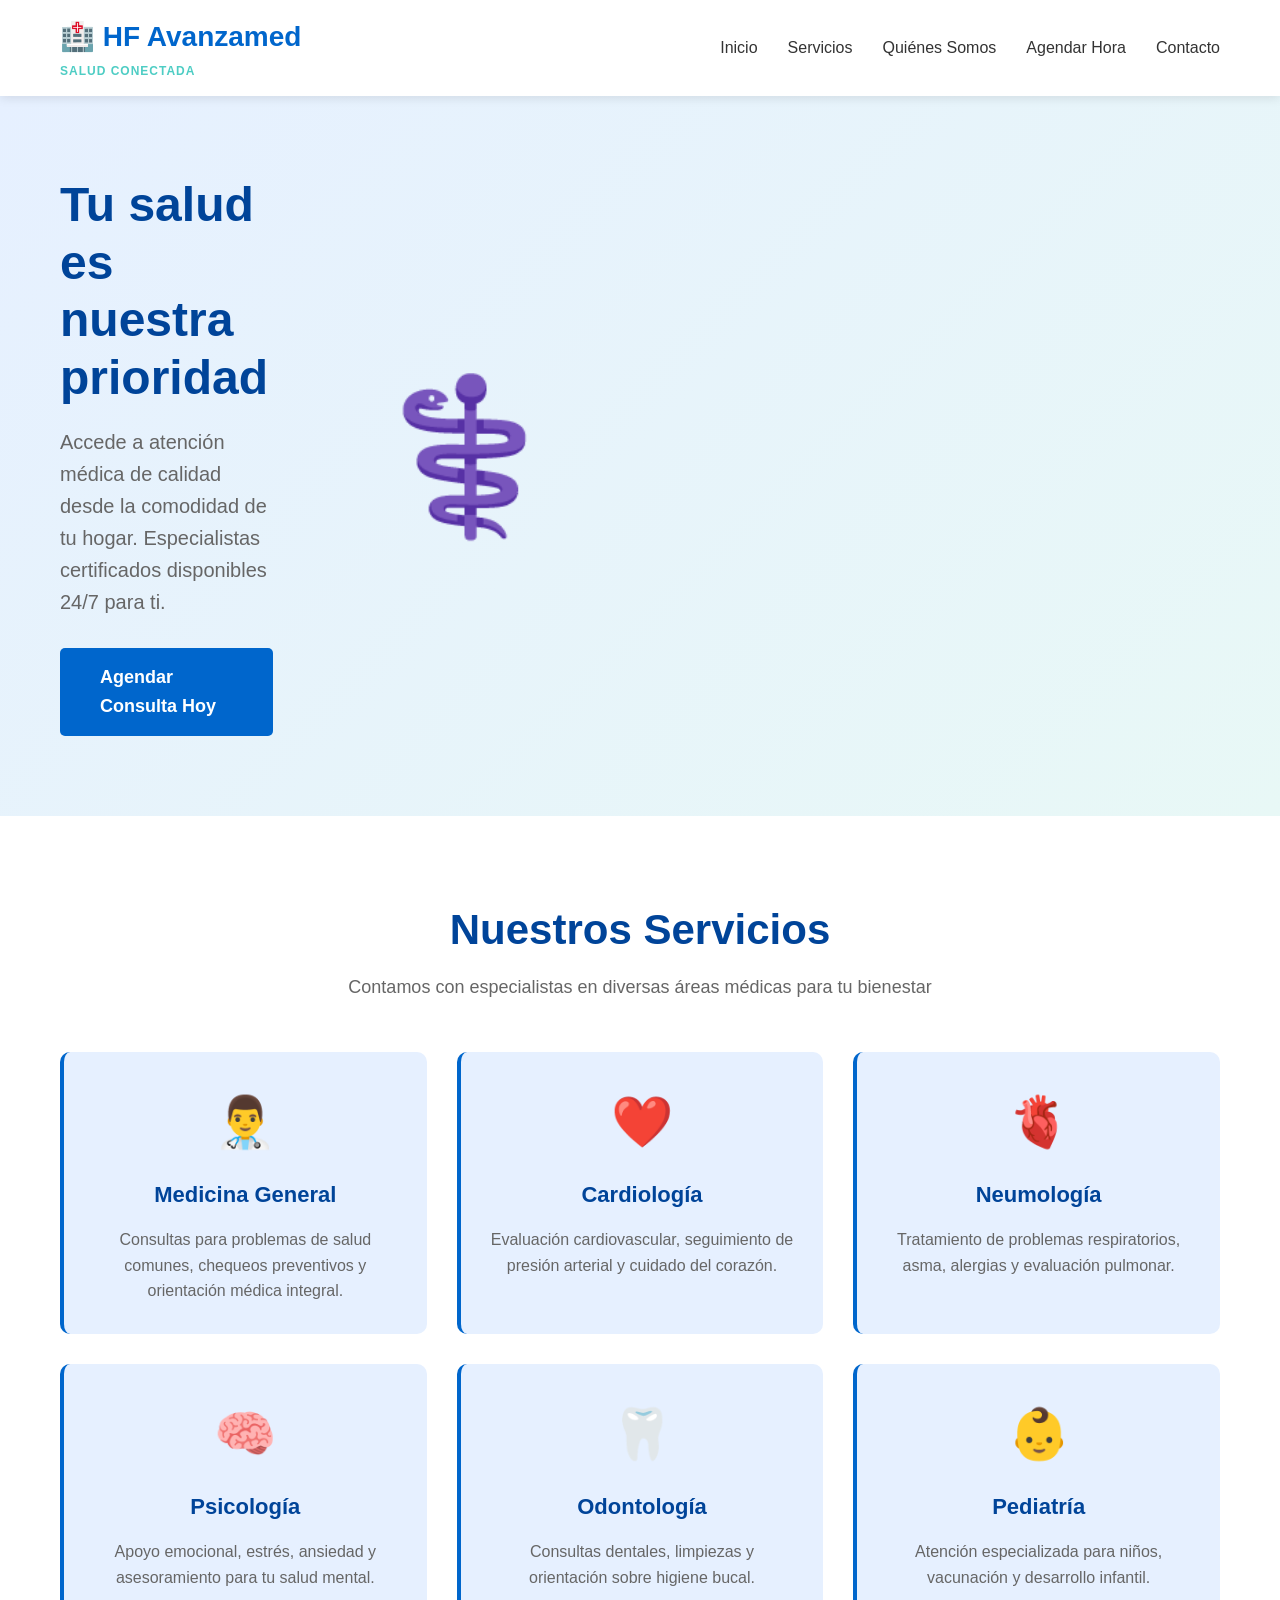
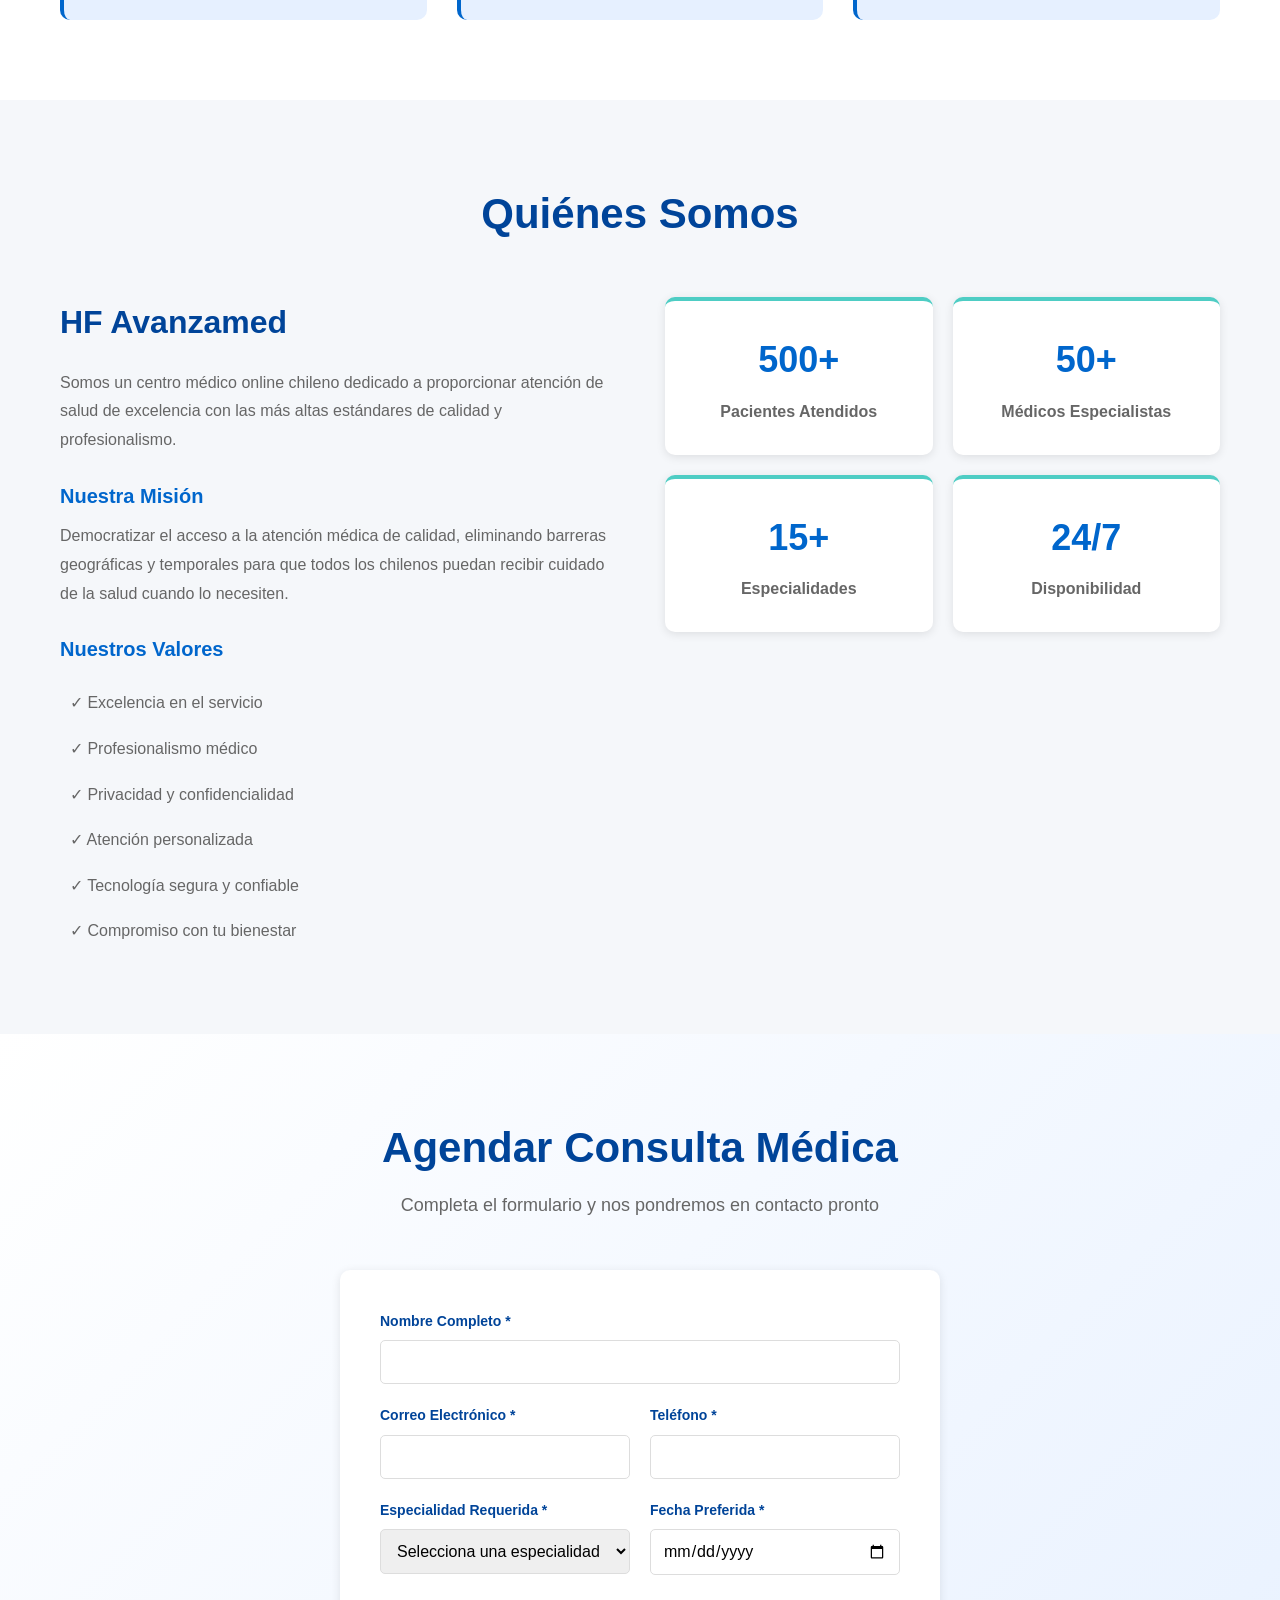
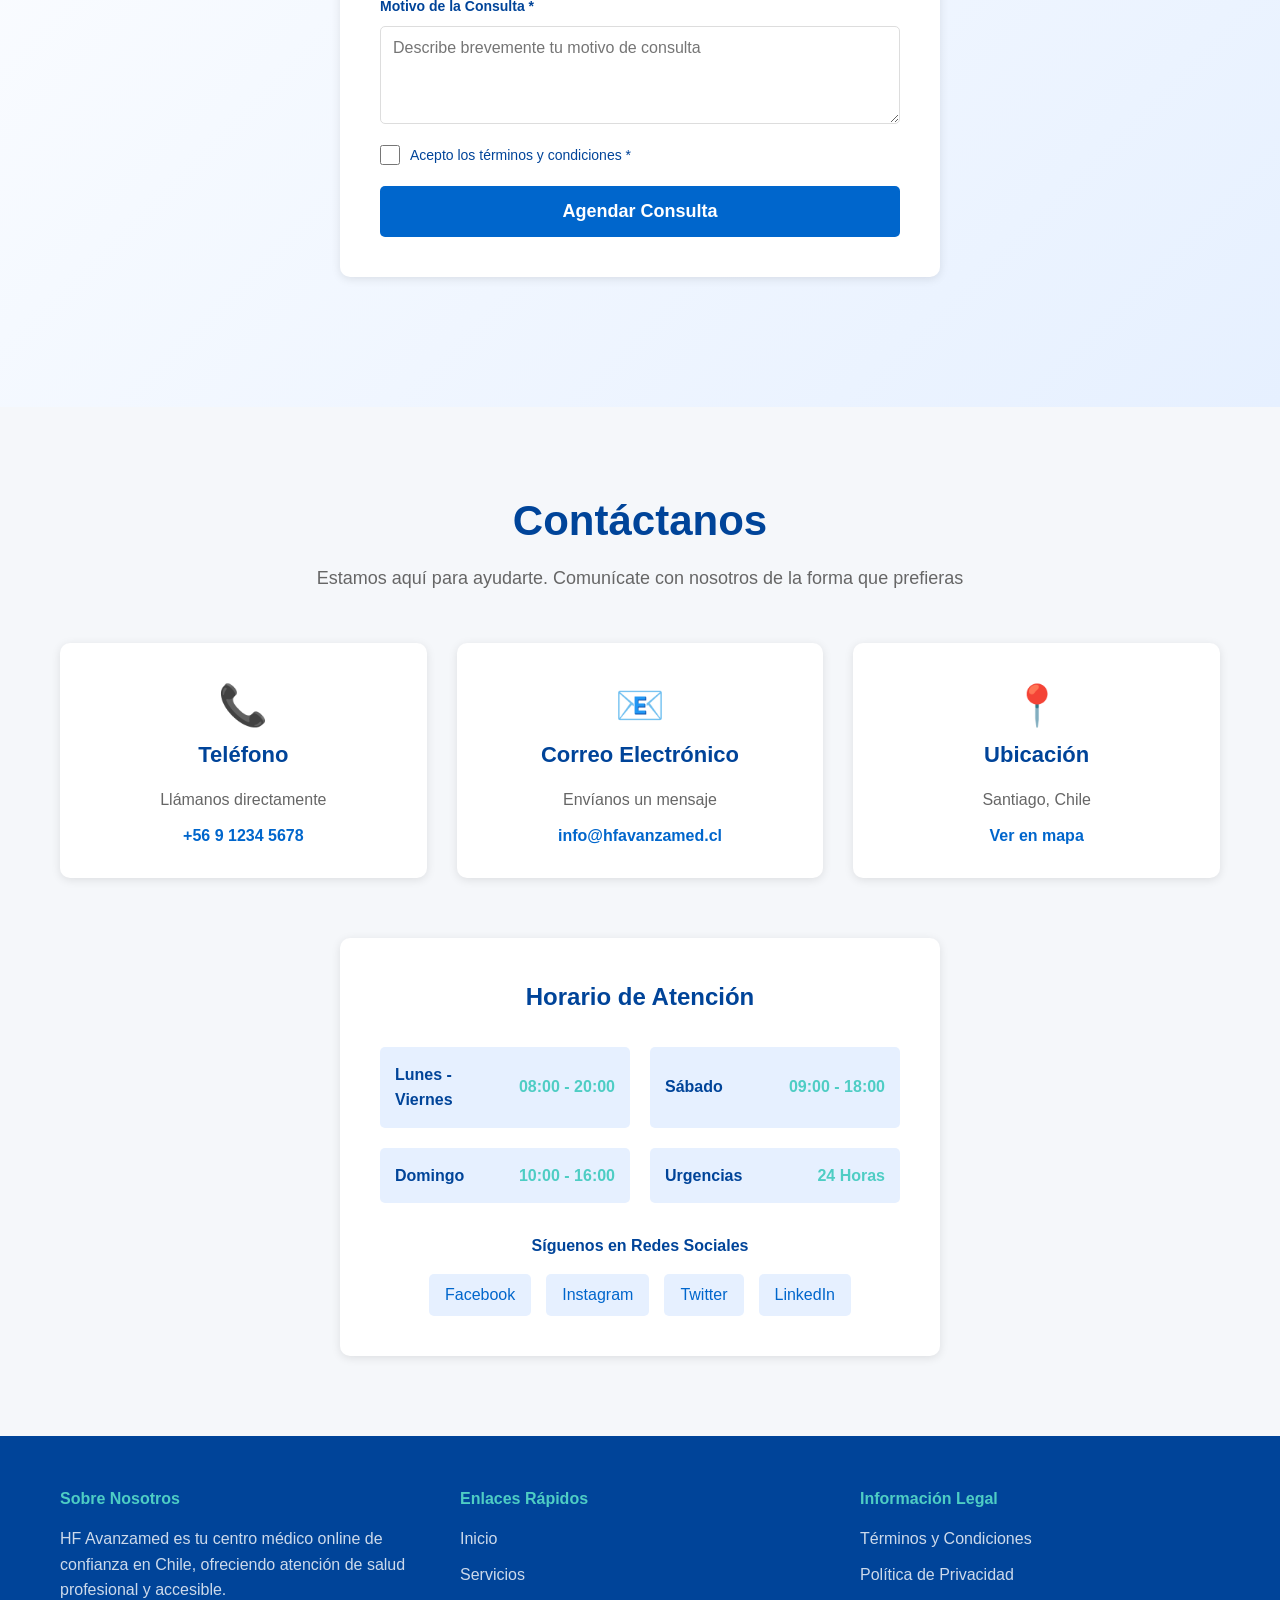
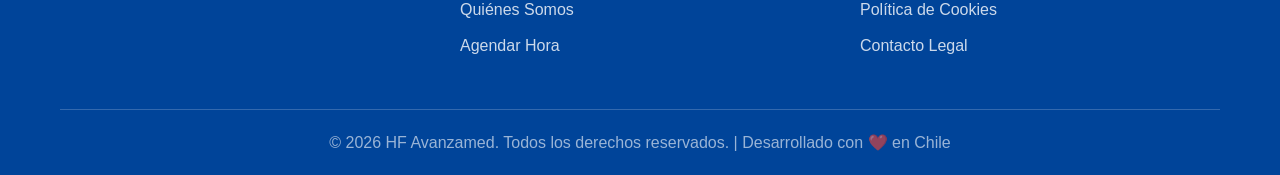
==== index.html @ 4df28be9 "Crear estructura HTML profesional para HF Avanzamed" ====
<!DOCTYPE html>
<html lang="es">
<head>
    <meta charset="UTF-8">
    <meta name="viewport" content="width=device-width, initial-scale=1.0">
    <title>HF Avanzamed - Centro Médico Online Chileno</title>
    <link rel="stylesheet" href="styles.css">
</head>
<body>
    <!-- Navegación -->
    <nav class="navbar">
        <div class="container">
            <div class="navbar-brand">
                <p class="logo">🏥 HF Avanzamed</p>
                <p class="tagline">Salud Conectada</p>
            </div>
            <ul class="nav-menu">
                <li><a href="#inicio" class="nav-link">Inicio</a></li>
                <li><a href="#servicios" class="nav-link">Servicios</a></li>
                <li><a href="#nosotros" class="nav-link">Quiénes Somos</a></li>
                <li><a href="#agendar" class="nav-link">Agendar Hora</a></li>
                <li><a href="#contacto" class="nav-link">Contacto</a></li>
            </ul>
            <div class="hamburger">
                <span></span>
                <span></span>
                <span></span>
            </div>
        </div>
    </nav>

    <!-- Sección Inicio / Hero -->
    <section id="inicio" class="hero">
        <div class="container" style="display: grid; grid-template-columns: 1fr 1fr; gap: 50px; align-items: center; width: 100%;">
            <div class="hero-content">
                <h1 class="hero-title">Tu salud es nuestra prioridad</h1>
                <p class="hero-subtitle">Accede a atención médica de calidad desde la comodidad de tu hogar. Especialistas certificados disponibles 24/7 para ti.</p>
                <a href="#agendar" class="btn btn-primary btn-large">Agendar Consulta Hoy</a>
            </div>
            <div class="hero-image">
                <span class="medical-icon">⚕️</span>
            </div>
        </div>
    </section>

    <!-- Sección Servicios -->
    <section id="servicios" class="servicios">
        <div class="container">
            <h2 class="section-title">Nuestros Servicios</h2>
            <p class="section-subtitle">Contamos con especialistas en diversas áreas médicas para tu bienestar</p>
            
            <div class="servicios-grid">
                <div class="servicio-card">
                    <span class="servicio-icon">👨‍⚕️</span>
                    <h3>Medicina General</h3>
                    <p>Consultas para problemas de salud comunes, chequeos preventivos y orientación médica integral.</p>
                </div>
                
                <div class="servicio-card">
                    <span class="servicio-icon">❤️</span>
                    <h3>Cardiología</h3>
                    <p>Evaluación cardiovascular, seguimiento de presión arterial y cuidado del corazón.</p>
                </div>
                
                <div class="servicio-card">
                    <span class="servicio-icon">🫀</span>
                    <h3>Neumología</h3>
                    <p>Tratamiento de problemas respiratorios, asma, alergias y evaluación pulmonar.</p>
                </div>
                
                <div class="servicio-card">
                    <span class="servicio-icon">🧠</span>
                    <h3>Psicología</h3>
                    <p>Apoyo emocional, estrés, ansiedad y asesoramiento para tu salud mental.</p>
                </div>
                
                <div class="servicio-card">
                    <span class="servicio-icon">🦷</span>
                    <h3>Odontología</h3>
                    <p>Consultas dentales, limpiezas y orientación sobre higiene bucal.</p>
                </div>
                
                <div class="servicio-card">
                    <span class="servicio-icon">👶</span>
                    <h3>Pediatría</h3>
                    <p>Atención especializada para niños, vacunación y desarrollo infantil.</p>
                </div>
            </div>
        </div>
    </section>

    <!-- Sección Quiénes Somos -->
    <section id="nosotros" class="nosotros">
        <div class="container">
            <h2 class="section-title">Quiénes Somos</h2>
            
            <div class="nosotros-content">
                <div class="nosotros-text">
                    <h3>HF Avanzamed</h3>
                    <p>Somos un centro médico online chileno dedicado a proporcionar atención de salud de excelencia con las más altas estándares de calidad y profesionalismo.</p>
                    
                    <h4>Nuestra Misión</h4>
                    <p>Democratizar el acceso a la atención médica de calidad, eliminando barreras geográficas y temporales para que todos los chilenos puedan recibir cuidado de la salud cuando lo necesiten.</p>
                    
                    <h4>Nuestros Valores</h4>
                    <ul class="valores-list">
                        <li>✓ Excelencia en el servicio</li>
                        <li>✓ Profesionalismo médico</li>
                        <li>✓ Privacidad y confidencialidad</li>
                        <li>✓ Atención personalizada</li>
                        <li>✓ Tecnología segura y confiable</li>
                        <li>✓ Compromiso con tu bienestar</li>
                    </ul>
                </div>
                
                <div class="nosotros-stats">
                    <div class="stat-box">
                        <span class="stat-number">500+</span>
                        <span class="stat-label">Pacientes Atendidos</span>
                    </div>
                    
                    <div class="stat-box">
                        <span class="stat-number">50+</span>
                        <span class="stat-label">Médicos Especialistas</span>
                    </div>
                    
                    <div class="stat-box">
                        <span class="stat-number">15+</span>
                        <span class="stat-label">Especialidades</span>
                    </div>
                    
                    <div class="stat-box">
                        <span class="stat-number">24/7</span>
                        <span class="stat-label">Disponibilidad</span>
                    </div>
                </div>
            </div>
        </div>
    </section>

    <!-- Sección Agendar Hora -->
    <section id="agendar" class="agendar">
        <div class="container">
            <h2 class="section-title">Agendar Consulta Médica</h2>
            <p class="section-subtitle">Completa el formulario y nos pondremos en contacto pronto</p>
            
            <div class="form-container">
                <form id="agendarForm" class="form">
                    <div class="form-group">
                        <label for="nombre">Nombre Completo *</label>
                        <input type="text" id="nombre" name="nombre" required>
                    </div>
                    
                    <div class="form-row">
                        <div class="form-group">
                            <label for="email">Correo Electrónico *</label>
                            <input type="email" id="email" name="email" required>
                        </div>
                        
                        <div class="form-group">
                            <label for="telefono">Teléfono *</label>
                            <input type="tel" id="telefono" name="telefono" required>
                        </div>
                    </div>
                    
                    <div class="form-row">
                        <div class="form-group">
                            <label for="especialidad">Especialidad Requerida *</label>
                            <select id="especialidad" name="especialidad" required>
                                <option value="">Selecciona una especialidad</option>
                                <option value="medicina-general">Medicina General</option>
                                <option value="cardiologia">Cardiología</option>
                                <option value="neumologia">Neumología</option>
                                <option value="psicologia">Psicología</option>
                                <option value="odontologia">Odontología</option>
                                <option value="pediatria">Pediatría</option>
                            </select>
                        </div>
                        
                        <div class="form-group">
                            <label for="fecha">Fecha Preferida *</label>
                            <input type="date" id="fecha" name="fecha" required>
                        </div>
                    </div>
                    
                    <div class="form-group">
                        <label for="razon">Motivo de la Consulta *</label>
                        <textarea id="razon" name="razon" rows="4" placeholder="Describe brevemente tu motivo de consulta" required></textarea>
                    </div>
                    
                    <div class="form-group checkbox">
                        <input type="checkbox" id="terminos" name="terminos" required>
                        <label for="terminos">Acepto los términos y condiciones *</label>
                    </div>
                    
                    <div id="formMessage" class="form-message"></div>
                    
                    <button type="submit" class="btn btn-primary btn-large">Agendar Consulta</button>
                </form>
            </div>
        </div>
    </section>

    <!-- Sección Contacto -->
    <section id="contacto" class="contacto">
        <div class="container">
            <h2 class="section-title">Contáctanos</h2>
            <p class="section-subtitle">Estamos aquí para ayudarte. Comunícate con nosotros de la forma que prefieras</p>
            
            <div class="contacto-grid">
                <div class="contacto-card">
                    <span class="contacto-icon">📞</span>
                    <h3>Teléfono</h3>
                    <p>Llámanos directamente</p>
                    <a href="tel:+56912345678">+56 9 1234 5678</a>
                </div>
                
                <div class="contacto-card">
                    <span class="contacto-icon">📧</span>
                    <h3>Correo Electrónico</h3>
                    <p>Envíanos un mensaje</p>
                    <a href="mailto:info@hfavanzamed.cl">info@hfavanzamed.cl</a>
                </div>
                
                <div class="contacto-card">
                    <span class="contacto-icon">📍</span>
                    <h3>Ubicación</h3>
                    <p>Santiago, Chile</p>
                    <a href="#">Ver en mapa</a>
                </div>
            </div>
            
            <div class="horario-atencion">
                <h3>Horario de Atención</h3>
                <div class="horario-grid">
                    <div class="horario-item">
                        <span class="dia">Lunes - Viernes</span>
                        <span class="hora">08:00 - 20:00</span>
                    </div>
                    <div class="horario-item">
                        <span class="dia">Sábado</span>
                        <span class="hora">09:00 - 18:00</span>
                    </div>
                    <div class="horario-item">
                        <span class="dia">Domingo</span>
                        <span class="hora">10:00 - 16:00</span>
                    </div>
                    <div class="horario-item">
                        <span class="dia">Urgencias</span>
                        <span class="hora">24 Horas</span>
                    </div>
                </div>
                
                <div style="margin-top: 30px; text-align: center;">
                    <h4 style="color: var(--dark-blue); margin-bottom: 15px;">Síguenos en Redes Sociales</h4>
                    <div class="social-links">
                        <a href="https://facebook.com" class="social-link" target="_blank">Facebook</a>
                        <a href="https://instagram.com" class="social-link" target="_blank">Instagram</a>
                        <a href="https://twitter.com" class="social-link" target="_blank">Twitter</a>
                        <a href="https://linkedin.com" class="social-link" target="_blank">LinkedIn</a>
                    </div>
                </div>
            </div>
        </div>
    </section>

    <!-- Footer -->
    <footer class="footer">
        <div class="container">
            <div class="footer-content">
                <div class="footer-section">
                    <h4>Sobre Nosotros</h4>
                    <p>HF Avanzamed es tu centro médico online de confianza en Chile, ofreciendo atención de salud profesional y accesible.</p>
                </div>
                
                <div class="footer-section">
                    <h4>Enlaces Rápidos</h4>
                    <ul>
                        <li><a href="#inicio">Inicio</a></li>
                        <li><a href="#servicios">Servicios</a></li>
                        <li><a href="#nosotros">Quiénes Somos</a></li>
                        <li><a href="#agendar">Agendar Hora</a></li>
                    </ul>
                </div>
                
                <div class="footer-section">
                    <h4>Información Legal</h4>
                    <ul>
                        <li><a href="#">Términos y Condiciones</a></li>
                        <li><a href="#">Política de Privacidad</a></li>
                        <li><a href="#">Política de Cookies</a></li>
                        <li><a href="#">Contacto Legal</a></li>
                    </ul>
                </div>
            </div>
            
            <div class="footer-bottom">
                <p>&copy; 2026 HF Avanzamed. Todos los derechos reservados. | Desarrollado con ❤️ en Chile</p>
            </div>
        </div>
    </footer>

    <script src="script.js"></script>
</body>
</html>
---- styles.css ----
/* ===================================
   Variables y Estilos Globales
   =================================== */

:root {
    --primary-blue: #0066cc;
    --dark-blue: #004499;
    --light-blue: #e6f0ff;
    --white: #ffffff;
    --light-gray: #f5f7fa;
    --dark-gray: #333333;
    --text-gray: #666666;
    --soft-green: #4ecdc4;
    --light-green: #e8f8f6;
    --success-green: #27ae60;
    --border-color: #ddd;
    --shadow: 0 2px 10px rgba(0, 0, 0, 0.1);
    --shadow-hover: 0 5px 20px rgba(0, 102, 204, 0.15);
}

* {
    margin: 0;
    padding: 0;
    box-sizing: border-box;
}

html {
    scroll-behavior: smooth;
}

body {
    font-family: 'Segoe UI', Tahoma, Geneva, Verdana, sans-serif;
    color: var(--dark-gray);
    background-color: var(--white);
    line-height: 1.6;
}

.container {
    max-width: 1200px;
    margin: 0 auto;
    padding: 0 20px;
}

/* ===================================
   Navegación
   =================================== */

.navbar {
    background-color: var(--white);
    box-shadow: var(--shadow);
    position: sticky;
    top: 0;
    z-index: 1000;
}

.navbar .container {
    display: flex;
    justify-content: space-between;
    align-items: center;
    padding: 15px 20px;
}

.navbar-brand {
    display: flex;
    flex-direction: column;
    gap: 2px;
}

.logo {
    color: var(--primary-blue);
    font-size: 28px;
    font-weight: 700;
    margin: 0;
}

.tagline {
    color: var(--soft-green);
    font-size: 12px;
    font-weight: 600;
    text-transform: uppercase;
    letter-spacing: 1px;
}

.nav-menu {
    display: flex;
    list-style: none;
    gap: 30px;
}

.nav-link {
    color: var(--dark-gray);
    text-decoration: none;
    font-weight: 500;
    transition: color 0.3s ease;
}

.nav-link:hover {
    color: var(--primary-blue);
}

.hamburger {
    display: none;
    flex-direction: column;
    cursor: pointer;
}

.hamburger span {
    width: 25px;
    height: 3px;
    background-color: var(--primary-blue);
    margin: 5px 0;
    transition: 0.3s;
}

/* ===================================
   Sección Hero/Inicio
   =================================== */

.hero {
    display: grid;
    grid-template-columns: 1fr 1fr;
    align-items: center;
    gap: 50px;
    padding: 80px 20px;
    background: linear-gradient(135deg, var(--light-blue) 0%, var(--light-green) 100%);
    min-height: 600px;
}

.hero-content {
    padding: 0 20px;
}

.hero-title {
    font-size: 48px;
    color: var(--dark-blue);
    margin-bottom: 20px;
    font-weight: 700;
    line-height: 1.2;
}

.hero-subtitle {
    font-size: 20px;
    color: var(--text-gray);
    margin-bottom: 30px;
    line-height: 1.6;
}

.hero-image {
    display: flex;
    justify-content: center;
    align-items: center;
    height: 400px;
}

.medical-icon {
    font-size: 150px;
    animation: float 3s ease-in-out infinite;
}

@keyframes float {
    0%, 100% { transform: translateY(0px); }
    50% { transform: translateY(-20px); }
}

/* ===================================
   Botones
   =================================== */

.btn {
    padding: 12px 30px;
    border: none;
    border-radius: 5px;
    font-size: 16px;
    font-weight: 600;
    cursor: pointer;
    transition: all 0.3s ease;
    text-decoration: none;
    display: inline-block;
}

.btn-primary {
    background-color: var(--primary-blue);
    color: var(--white);
}

.btn-primary:hover {
    background-color: var(--dark-blue);
    box-shadow: var(--shadow-hover);
    transform: translateY(-2px);
}

.btn-large {
    padding: 15px 40px;
    font-size: 18px;
}

/* ===================================
   Títulos de Secciones
   =================================== */

.section-title {
    font-size: 42px;
    color: var(--dark-blue);
    margin-bottom: 10px;
    font-weight: 700;
    text-align: center;
}

.section-subtitle {
    font-size: 18px;
    color: var(--text-gray);
    text-align: center;
    margin-bottom: 50px;
}

/* ===================================
   Sección Servicios
   =================================== */

.servicios {
    padding: 80px 20px;
    background-color: var(--white);
}

.servicios-grid {
    display: grid;
    grid-template-columns: repeat(auto-fit, minmax(300px, 1fr));
    gap: 30px;
    margin-top: 50px;
}

.servicio-card {
    background-color: var(--light-blue);
    padding: 30px;
    border-radius: 10px;
    text-align: center;
    transition: all 0.3s ease;
    border-left: 4px solid var(--primary-blue);
}

.servicio-card:hover {
    transform: translateY(-5px);
    box-shadow: var(--shadow-hover);
    border-left-color: var(--soft-green);
}

.servicio-icon {
    font-size: 50px;
    margin-bottom: 15px;
    display: block;
}

.servicio-card h3 {
    color: var(--dark-blue);
    margin-bottom: 15px;
    font-size: 22px;
}

.servicio-card p {
    color: var(--text-gray);
    line-height: 1.6;
}

/* ===================================
   Sección Quiénes Somos
   =================================== */

.nosotros {
    padding: 80px 20px;
    background-color: var(--light-gray);
}

.nosotros-content {
    display: grid;
    grid-template-columns: 1fr 1fr;
    gap: 50px;
    align-items: start;
    margin-top: 50px;
}

.nosotros-text h3 {
    color: var(--dark-blue);
    font-size: 32px;
    margin-bottom: 20px;
}

.nosotros-text h4 {
    color: var(--primary-blue);
    font-size: 20px;
    margin-top: 25px;
    margin-bottom: 10px;
}

.nosotros-text p {
    color: var(--text-gray);
    margin-bottom: 15px;
    line-height: 1.8;
}

.valores-list {
    list-style: none;
    margin-top: 15px;
}

.valores-list li {
    color: var(--text-gray);
    padding: 10px 0;
    font-size: 16px;
    line-height: 1.6;
}

.valores-list li::before {
    content: "";
    margin-right: 10px;
}

.nosotros-stats {
    display: grid;
    grid-template-columns: 1fr 1fr;
    gap: 20px;
}

.stat-box {
    background-color: var(--white);
    padding: 30px;
    border-radius: 10px;
    text-align: center;
    box-shadow: var(--shadow);
    border-top: 4px solid var(--soft-green);
}

.stat-number {
    font-size: 36px;
    font-weight: 700;
    color: var(--primary-blue);
    display: block;
    margin-bottom: 10px;
}

.stat-label {
    color: var(--text-gray);
    font-size: 16px;
    font-weight: 600;
}

/* ===================================
   Sección Agendar
   =================================== */

.agendar {
    padding: 80px 20px;
    background: linear-gradient(135deg, var(--white) 0%, var(--light-blue) 100%);
}

.form-container {
    max-width: 600px;
    margin: 50px auto;
    background-color: var(--white);
    padding: 40px;
    border-radius: 10px;
    box-shadow: var(--shadow);
}

.form {
    display: flex;
    flex-direction: column;
    gap: 20px;
}

.form-group {
    display: flex;
    flex-direction: column;
}

.form-group label {
    color: var(--dark-blue);
    font-weight: 600;
    margin-bottom: 8px;
    font-size: 14px;
}

.form-group input,
.form-group select,
.form-group textarea {
    padding: 12px;
    border: 1px solid var(--border-color);
    border-radius: 5px;
    font-size: 16px;
    font-family: inherit;
    transition: border-color 0.3s ease;
}

.form-group input:focus,
.form-group select:focus,
.form-group textarea:focus {
    outline: none;
    border-color: var(--primary-blue);
    box-shadow: 0 0 0 3px rgba(0, 102, 204, 0.1);
}

.form-row {
    display: grid;
    grid-template-columns: 1fr 1fr;
    gap: 20px;
}

.form-group.checkbox {
    flex-direction: row;
    align-items: center;
    gap: 10px;
}

.form-group.checkbox input[type="checkbox"] {
    width: 20px;
    height: 20px;
    margin: 0;
    cursor: pointer;
}

.form-group.checkbox label {
    margin: 0;
    font-weight: 500;
}

.form-message {
    padding: 15px;
    border-radius: 5px;
    text-align: center;
    font-weight: 600;
    display: none;
}

.form-message.success {
    background-color: #d4edda;
    color: #155724;
    border: 1px solid #c3e6cb;
    display: block;
}

.form-message.error {
    background-color: #f8d7da;
    color: #721c24;
    border: 1px solid #f5c6cb;
    display: block;
}

/* ===================================
   Sección Contacto
   =================================== */

.contacto {
    padding: 80px 20px;
    background-color: var(--light-gray);
}

.contacto-grid {
    display: grid;
    grid-template-columns: repeat(auto-fit, minmax(250px, 1fr));
    gap: 30px;
    margin-bottom: 60px;
}

.contacto-card {
    background-color: var(--white);
    padding: 30px;
    border-radius: 10px;
    text-align: center;
    box-shadow: var(--shadow);
    transition: all 0.3s ease;
}

.contacto-card:hover {
    transform: translateY(-5px);
    box-shadow: var(--shadow-hover);
}

.contacto-icon {
    font-size: 40px;
    margin-bottom: 15px;
}

.contacto-card h3 {
    color: var(--dark-blue);
    margin-bottom: 15px;
    font-size: 22px;
}

.contacto-card p {
    color: var(--text-gray);
    margin-bottom: 10px;
}

.contacto-card a {
    color: var(--primary-blue);
    text-decoration: none;
    font-weight: 600;
    transition: color 0.3s ease;
}

.contacto-card a:hover {
    color: var(--soft-green);
}

.social-links {
    display: flex;
    justify-content: center;
    gap: 15px;
}

.social-link {
    display: inline-block;
    padding: 8px 16px;
    background-color: var(--light-blue);
    color: var(--primary-blue);
    text-decoration: none;
    border-radius: 5px;
    transition: all 0.3s ease;
}

.social-link:hover {
    background-color: var(--primary-blue);
    color: var(--white);
}

.horario-atencion {
    background-color: var(--white);
    padding: 40px;
    border-radius: 10px;
    box-shadow: var(--shadow);
    max-width: 600px;
    margin: 0 auto;
}

.horario-atencion h3 {
    text-align: center;
    color: var(--dark-blue);
    margin-bottom: 30px;
    font-size: 24px;
}

.horario-grid {
    display: grid;
    grid-template-columns: 1fr 1fr;
    gap: 20px;
}

.horario-item {
    display: grid;
    grid-template-columns: 1fr 1fr;
    gap: 10px;
    padding: 15px;
    background-color: var(--light-blue);
    border-radius: 5px;
    align-items: center;
}

.dia {
    color: var(--dark-blue);
    font-weight: 600;
}

.hora {
    color: var(--soft-green);
    font-weight: 700;
    text-align: right;
}

/* ===================================
   Footer
   =================================== */

.footer {
    background-color: var(--dark-blue);
    color: var(--white);
    padding: 50px 20px 20px;
}

.footer-content {
    display: grid;
    grid-template-columns: repeat(auto-fit, minmax(250px, 1fr));
    gap: 40px;
    margin-bottom: 40px;
}

.footer-section h3,
.footer-section h4 {
    color: var(--soft-green);
    margin-bottom: 15px;
}

.footer-section p {
    color: rgba(255, 255, 255, 0.8);
    line-height: 1.6;
}

.footer-section ul {
    list-style: none;
}

.footer-section ul li {
    margin-bottom: 10px;
}

.footer-section a {
    color: rgba(255, 255, 255, 0.8);
    text-decoration: none;
    transition: color 0.3s ease;
}

.footer-section a:hover {
    color: var(--soft-green);
}

.footer-bottom {
    border-top: 1px solid rgba(255, 255, 255, 0.2);
    padding-top: 20px;
    text-align: center;
    color: rgba(255, 255, 255, 0.6);
}

/* ===================================
   Responsive Design
   =================================== */

@media (max-width: 768px) {
    .nav-menu {
        display: none;
        position: absolute;
        top: 70px;
        left: 0;
        right: 0;
        background-color: var(--white);
        flex-direction: column;
        gap: 0;
        padding: 20px;
        box-shadow: var(--shadow);
    }

    .nav-menu.active {
        display: flex;
    }

    .nav-menu li {
        padding: 15px 0;
        border-bottom: 1px solid var(--border-color);
    }

    .hamburger {
        display: flex;
    }

    .hero {
        grid-template-columns: 1fr;
        padding: 40px 20px;
        gap: 30px;
        min-height: auto;
    }

    .hero-title {
        font-size: 36px;
    }

    .hero-subtitle {
        font-size: 18px;
    }

    .hero-image {
        height: 300px;
    }

    .medical-icon {
        font-size: 100px;
    }

    .section-title {
        font-size: 32px;
    }

    .servicios-grid {
        grid-template-columns: 1fr;
    }

    .nosotros-content {
        grid-template-columns: 1fr;
        gap: 30px;
    }

    .nosotros-stats {
        grid-template-columns: 1fr;
    }

    .form-row {
        grid-template-columns: 1fr;
    }

    .form-container {
        padding: 25px;
    }

    .horario-grid {
        grid-template-columns: 1fr;
    }

    .horario-item {
        grid-template-columns: 1fr;
        text-align: center;
    }

    .hora {
        text-align: center;
    }
}

@media (max-width: 480px) {
    .logo {
        font-size: 22px;
    }

    .tagline {
        font-size: 10px;
    }

    .hero-title {
        font-size: 28px;
    }

    .hero-subtitle {
        font-size: 16px;
    }

    .section-title {
        font-size: 26px;
    }

    .section-subtitle {
        font-size: 16px;
    }

    .servicio-card,
    .stat-box,
    .contacto-card {
        padding: 20px;
    }

    .contacto-grid {
        gap: 20px;
    }

    .form-container {
        padding: 20px;
    }

    .form {
        gap: 15px;
    }
}
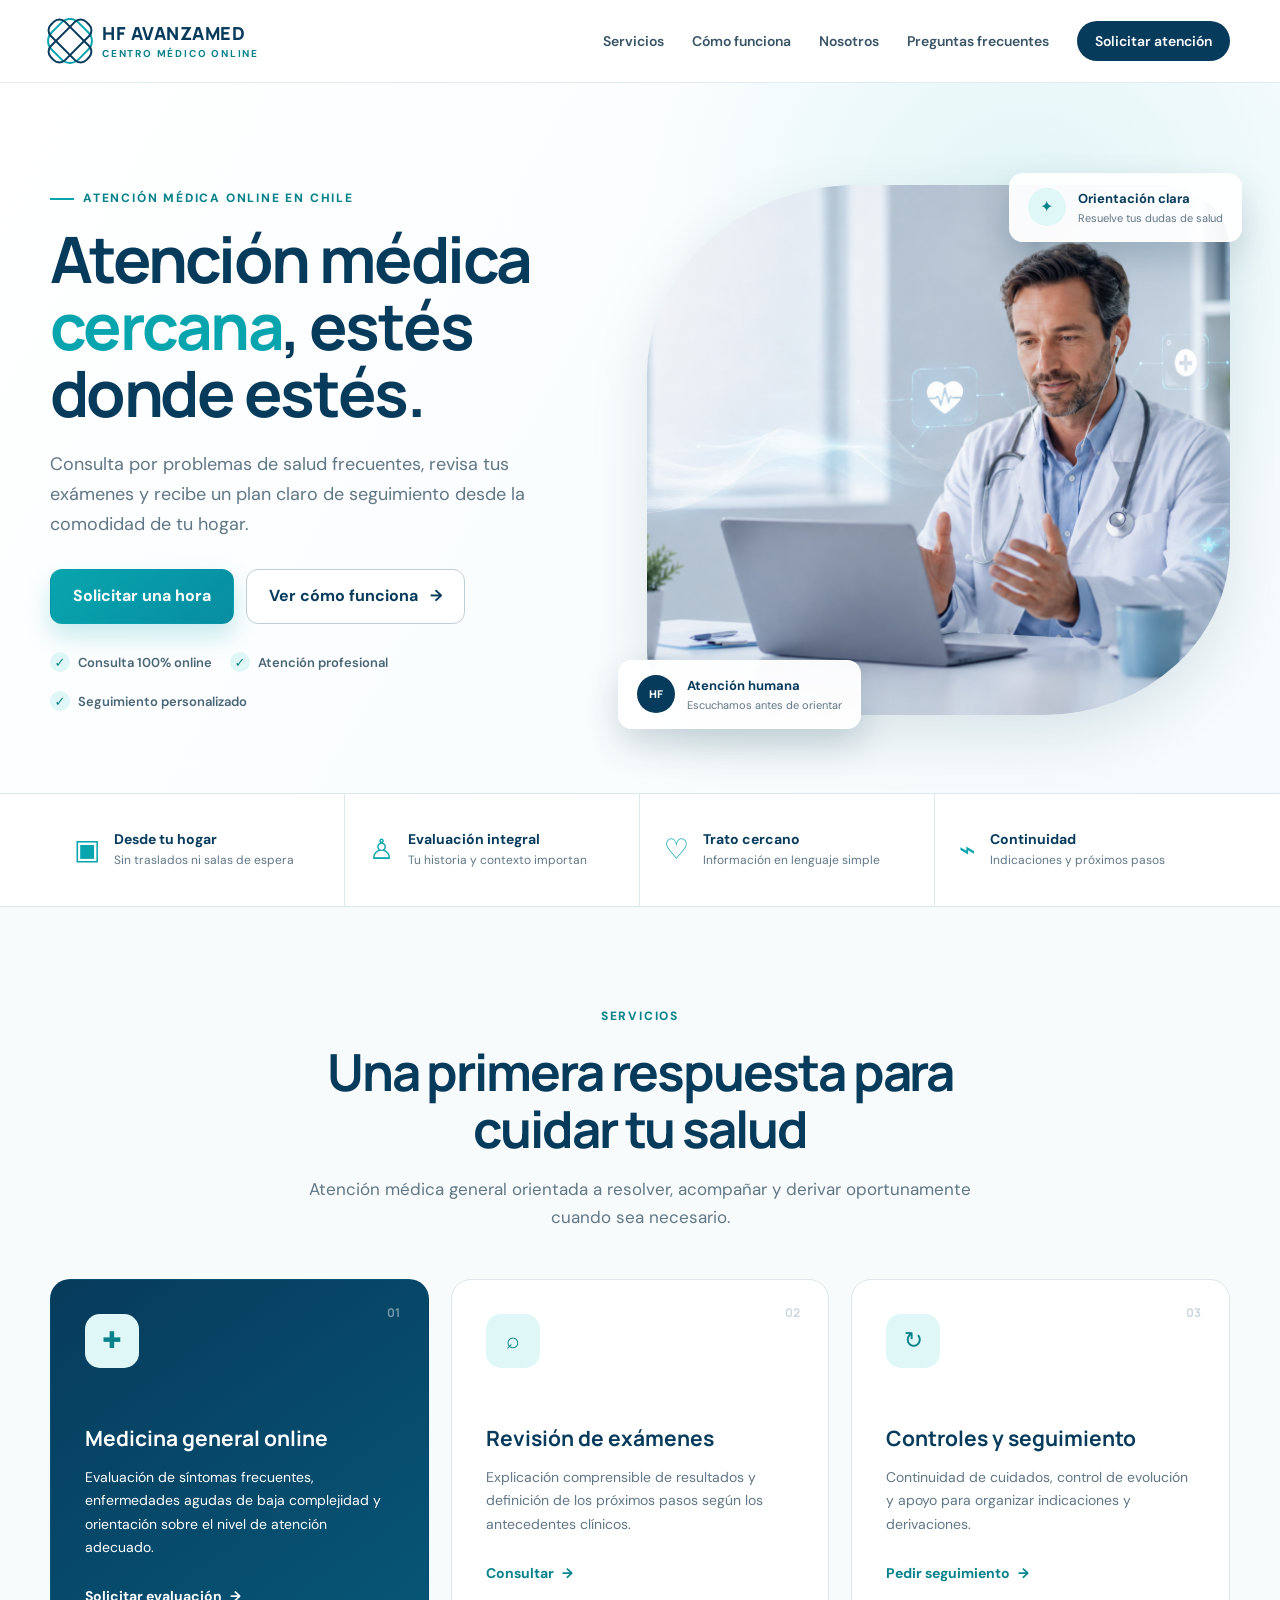
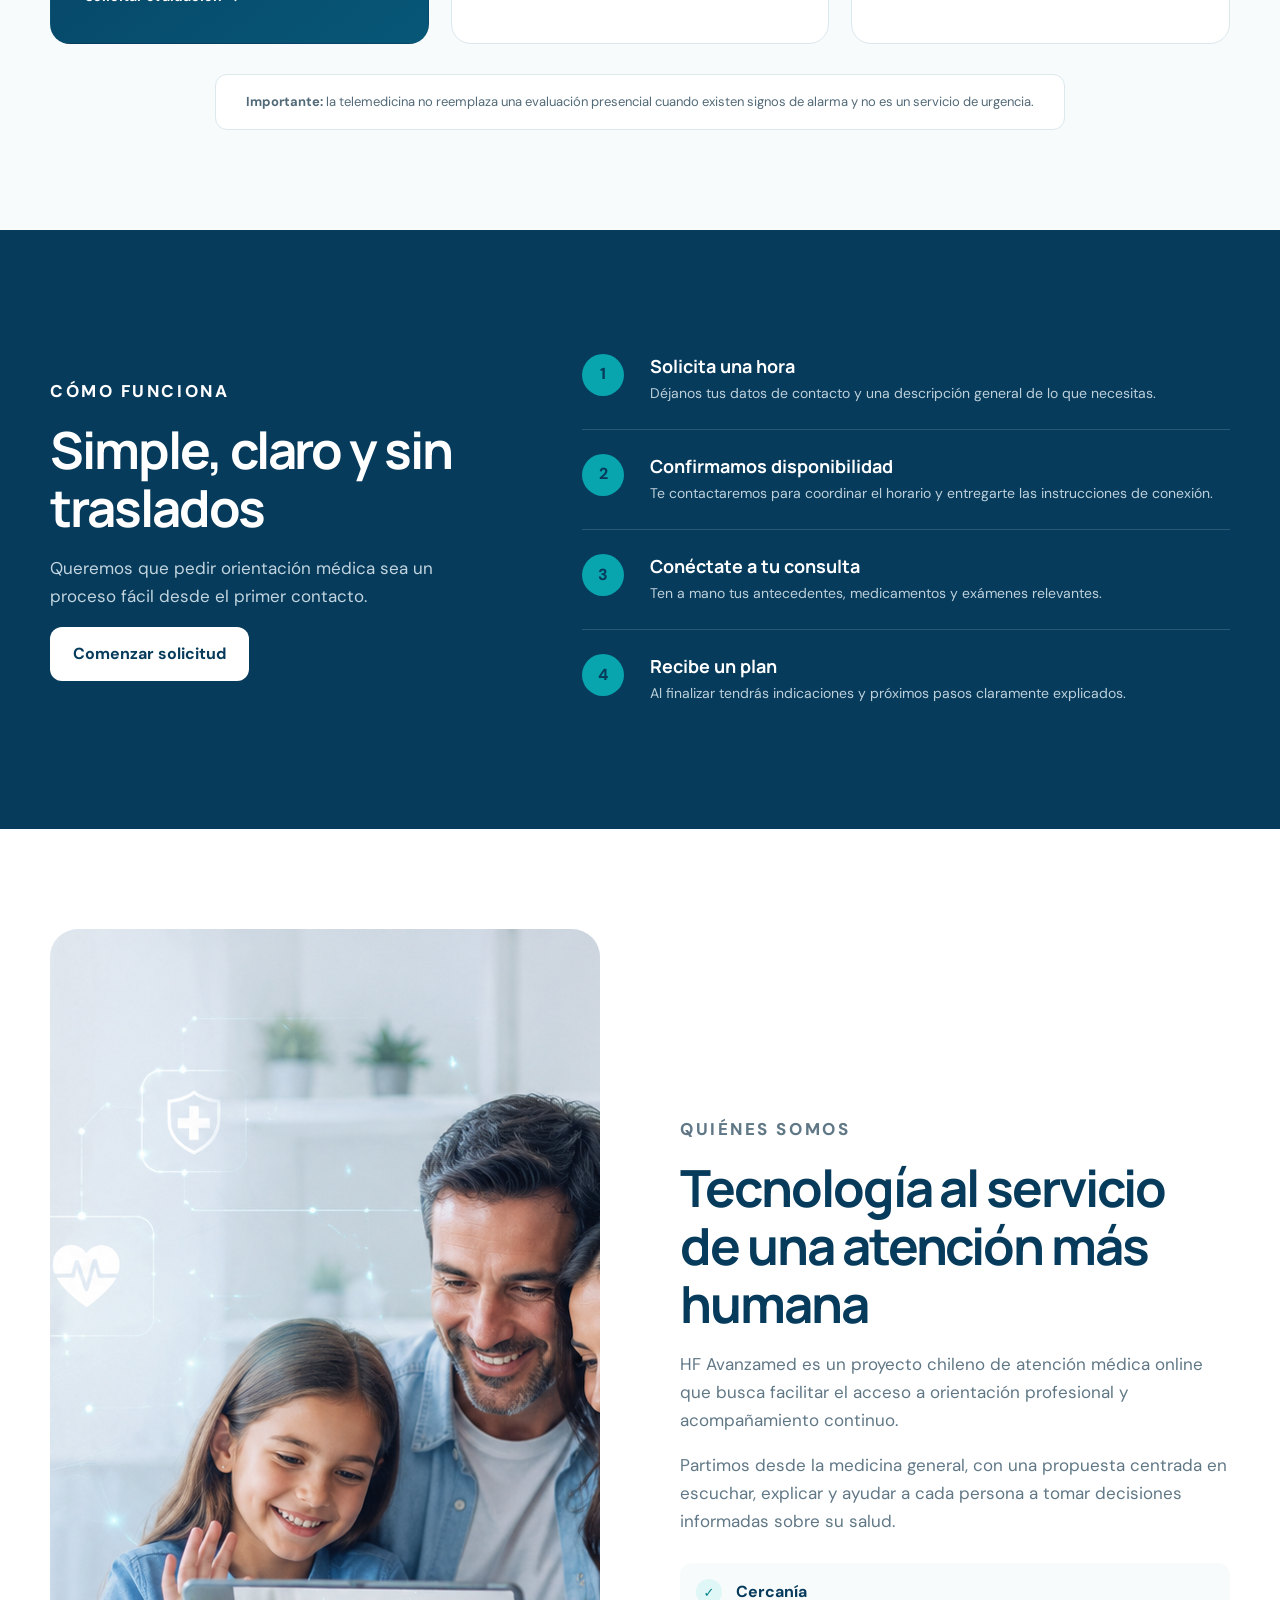
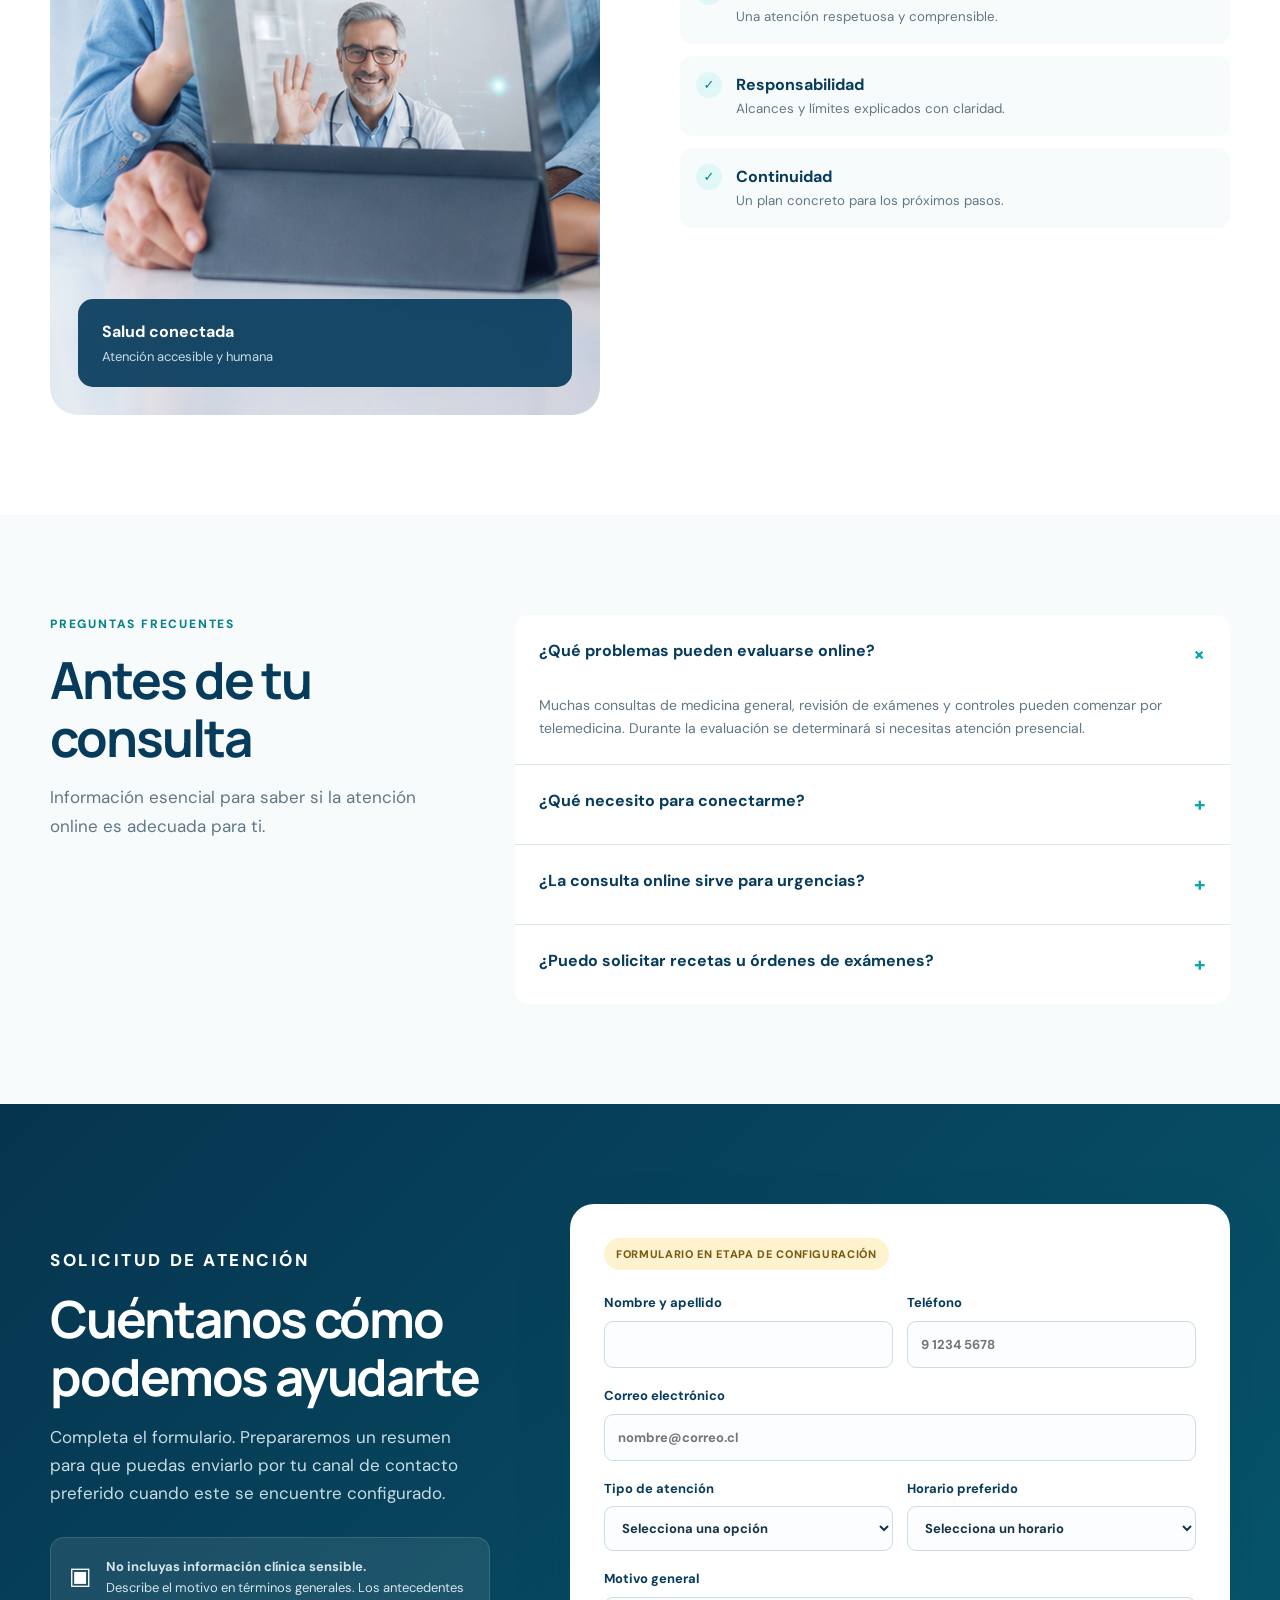
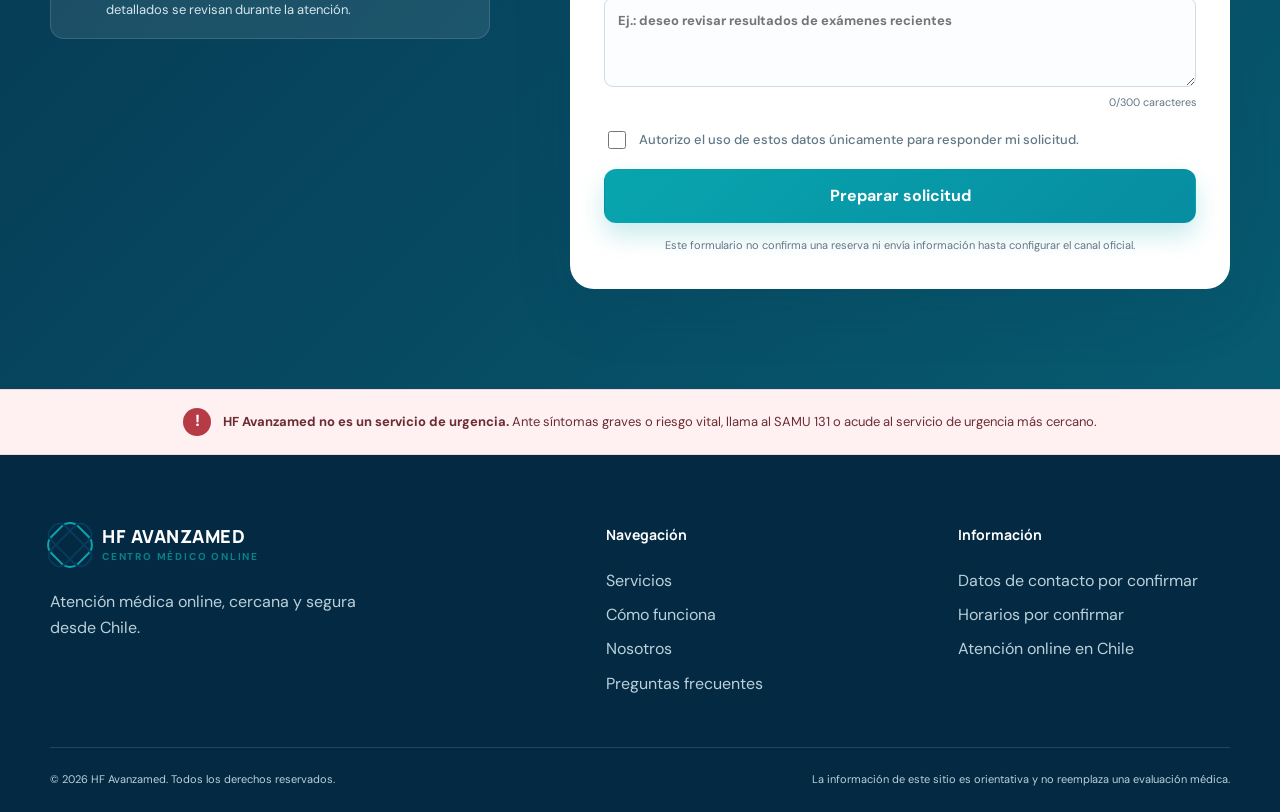
==== commit 2042419f: "Mejora la web de HF Avanzamed" ====
--- a/index.html
+++ b/index.html
@@ -1,305 +1,227 @@
-<!DOCTYPE html>
-<html lang="es">
+<!doctype html>
+<html lang="es-CL">
 <head>
-    <meta charset="UTF-8">
-    <meta name="viewport" content="width=device-width, initial-scale=1.0">
-    <title>HF Avanzamed - Centro Médico Online Chileno</title>
-    <link rel="stylesheet" href="styles.css">
+  <meta charset="utf-8">
+  <meta name="viewport" content="width=device-width, initial-scale=1">
+  <meta name="theme-color" content="#073b5c">
+  <meta name="description" content="HF Avanzamed: atención médica general online, cercana y segura para pacientes en Chile.">
+  <meta property="og:title" content="HF Avanzamed | Medicina general online">
+  <meta property="og:description" content="Orientación, evaluación y seguimiento médico desde donde estés.">
+  <meta property="og:type" content="website">
+  <meta property="og:image" content="public/images/hero-telemedicina.png">
+  <title>HF Avanzamed | Medicina general online en Chile</title>
+  <link rel="preload" as="image" href="public/images/hero-telemedicina.png">
+  <link rel="stylesheet" href="styles.css">
 </head>
 <body>
-    <!-- Navegación -->
-    <nav class="navbar">
-        <div class="container">
-            <div class="navbar-brand">
-                <p class="logo">🏥 HF Avanzamed</p>
-                <p class="tagline">Salud Conectada</p>
+  <a class="skip-link" href="#contenido">Saltar al contenido</a>
+
+  <header class="site-header" id="inicio">
+    <nav class="navbar container" aria-label="Navegación principal">
+      <a class="brand" href="#inicio" aria-label="HF Avanzamed, inicio">
+        <span class="brand-mark" aria-hidden="true"><span></span></span>
+        <span><strong>HF AVANZAMED</strong><small>Centro médico online</small></span>
+      </a>
+      <button class="menu-button" type="button" aria-expanded="false" aria-controls="nav-menu" aria-label="Abrir menú">
+        <span></span><span></span><span></span>
+      </button>
+      <ul class="nav-menu" id="nav-menu">
+        <li><a href="#servicios">Servicios</a></li>
+        <li><a href="#como-funciona">Cómo funciona</a></li>
+        <li><a href="#nosotros">Nosotros</a></li>
+        <li><a href="#preguntas">Preguntas frecuentes</a></li>
+        <li><a class="nav-cta" href="#agendar">Solicitar atención</a></li>
+      </ul>
+    </nav>
+  </header>
+
+  <main id="contenido">
+    <section class="hero" aria-labelledby="hero-title">
+      <div class="container hero-grid">
+        <div class="hero-copy">
+          <p class="eyebrow"><span></span> Atención médica online en Chile</p>
+          <h1 id="hero-title">Atención médica <em>cercana</em>, estés donde estés.</h1>
+          <p class="hero-lead">Consulta por problemas de salud frecuentes, revisa tus exámenes y recibe un plan claro de seguimiento desde la comodidad de tu hogar.</p>
+          <div class="hero-actions">
+            <a class="button button-primary" href="#agendar">Solicitar una hora</a>
+            <a class="button button-secondary" href="#como-funciona">Ver cómo funciona <span aria-hidden="true">→</span></a>
+          </div>
+          <ul class="trust-list" aria-label="Características de la atención">
+            <li><span aria-hidden="true">✓</span> Consulta 100% online</li>
+            <li><span aria-hidden="true">✓</span> Atención profesional</li>
+            <li><span aria-hidden="true">✓</span> Seguimiento personalizado</li>
+          </ul>
+        </div>
+        <div class="hero-visual">
+          <div class="image-shell">
+            <img src="public/images/hero-telemedicina.png" width="1448" height="1086" alt="Médico realizando una consulta por videollamada" fetchpriority="high">
+          </div>
+          <div class="floating-card floating-card-top">
+            <span class="mini-icon" aria-hidden="true">✦</span>
+            <span><strong>Orientación clara</strong><small>Resuelve tus dudas de salud</small></span>
+          </div>
+          <div class="floating-card floating-card-bottom">
+            <span class="avatar" aria-hidden="true">HF</span>
+            <span><strong>Atención humana</strong><small>Escuchamos antes de orientar</small></span>
+          </div>
+        </div>
+      </div>
+    </section>
+
+    <section class="confidence-strip" aria-label="Compromisos de atención">
+      <div class="container confidence-grid">
+        <article><span aria-hidden="true">▣</span><div><strong>Desde tu hogar</strong><small>Sin traslados ni salas de espera</small></div></article>
+        <article><span aria-hidden="true">♙</span><div><strong>Evaluación integral</strong><small>Tu historia y contexto importan</small></div></article>
+        <article><span aria-hidden="true">♡</span><div><strong>Trato cercano</strong><small>Información en lenguaje simple</small></div></article>
+        <article><span aria-hidden="true">⌁</span><div><strong>Continuidad</strong><small>Indicaciones y próximos pasos</small></div></article>
+      </div>
+    </section>
+
+    <section class="section services" id="servicios" aria-labelledby="services-title">
+      <div class="container">
+        <div class="section-heading">
+          <p class="eyebrow">Servicios</p>
+          <h2 id="services-title">Una primera respuesta para cuidar tu salud</h2>
+          <p>Atención médica general orientada a resolver, acompañar y derivar oportunamente cuando sea necesario.</p>
+        </div>
+        <div class="service-grid">
+          <article class="service-card featured">
+            <span class="service-number">01</span>
+            <div class="service-icon" aria-hidden="true">✚</div>
+            <h3>Medicina general online</h3>
+            <p>Evaluación de síntomas frecuentes, enfermedades agudas de baja complejidad y orientación sobre el nivel de atención adecuado.</p>
+            <a href="#agendar">Solicitar evaluación <span aria-hidden="true">→</span></a>
+          </article>
+          <article class="service-card">
+            <span class="service-number">02</span>
+            <div class="service-icon" aria-hidden="true">⌕</div>
+            <h3>Revisión de exámenes</h3>
+            <p>Explicación comprensible de resultados y definición de los próximos pasos según los antecedentes clínicos.</p>
+            <a href="#agendar">Consultar <span aria-hidden="true">→</span></a>
+          </article>
+          <article class="service-card">
+            <span class="service-number">03</span>
+            <div class="service-icon" aria-hidden="true">↻</div>
+            <h3>Controles y seguimiento</h3>
+            <p>Continuidad de cuidados, control de evolución y apoyo para organizar indicaciones y derivaciones.</p>
+            <a href="#agendar">Pedir seguimiento <span aria-hidden="true">→</span></a>
+          </article>
+        </div>
+        <p class="scope-note"><strong>Importante:</strong> la telemedicina no reemplaza una evaluación presencial cuando existen signos de alarma y no es un servicio de urgencia.</p>
+      </div>
+    </section>
+
+    <section class="section process" id="como-funciona" aria-labelledby="process-title">
+      <div class="container process-layout">
+        <div class="process-copy">
+          <p class="eyebrow light">Cómo funciona</p>
+          <h2 id="process-title">Simple, claro y sin traslados</h2>
+          <p>Queremos que pedir orientación médica sea un proceso fácil desde el primer contacto.</p>
+          <a class="button button-light" href="#agendar">Comenzar solicitud</a>
+        </div>
+        <ol class="steps">
+          <li><span>1</span><div><h3>Solicita una hora</h3><p>Déjanos tus datos de contacto y una descripción general de lo que necesitas.</p></div></li>
+          <li><span>2</span><div><h3>Confirmamos disponibilidad</h3><p>Te contactaremos para coordinar el horario y entregarte las instrucciones de conexión.</p></div></li>
+          <li><span>3</span><div><h3>Conéctate a tu consulta</h3><p>Ten a mano tus antecedentes, medicamentos y exámenes relevantes.</p></div></li>
+          <li><span>4</span><div><h3>Recibe un plan</h3><p>Al finalizar tendrás indicaciones y próximos pasos claramente explicados.</p></div></li>
+        </ol>
+      </div>
+    </section>
+
+    <section class="section about" id="nosotros" aria-labelledby="about-title">
+      <div class="container about-grid">
+        <div class="about-visual">
+          <img src="public/images/familia-salud.png" width="1448" height="1086" alt="Familia participando en una consulta médica online" loading="lazy">
+          <div class="about-badge"><strong>Salud conectada</strong><span>Atención accesible y humana</span></div>
+        </div>
+        <div class="about-copy">
+          <p class="eyebrow">Quiénes somos</p>
+          <h2 id="about-title">Tecnología al servicio de una atención más humana</h2>
+          <p>HF Avanzamed es un proyecto chileno de atención médica online que busca facilitar el acceso a orientación profesional y acompañamiento continuo.</p>
+          <p>Partimos desde la medicina general, con una propuesta centrada en escuchar, explicar y ayudar a cada persona a tomar decisiones informadas sobre su salud.</p>
+          <div class="values">
+            <article><span aria-hidden="true">✓</span><div><strong>Cercanía</strong><small>Una atención respetuosa y comprensible.</small></div></article>
+            <article><span aria-hidden="true">✓</span><div><strong>Responsabilidad</strong><small>Alcances y límites explicados con claridad.</small></div></article>
+            <article><span aria-hidden="true">✓</span><div><strong>Continuidad</strong><small>Un plan concreto para los próximos pasos.</small></div></article>
+          </div>
+        </div>
+      </div>
+    </section>
+
+    <section class="section faq" id="preguntas" aria-labelledby="faq-title">
+      <div class="container faq-grid">
+        <div class="section-heading left">
+          <p class="eyebrow">Preguntas frecuentes</p>
+          <h2 id="faq-title">Antes de tu consulta</h2>
+          <p>Información esencial para saber si la atención online es adecuada para ti.</p>
+        </div>
+        <div class="accordion">
+          <details open>
+            <summary>¿Qué problemas pueden evaluarse online?<span aria-hidden="true">+</span></summary>
+            <p>Muchas consultas de medicina general, revisión de exámenes y controles pueden comenzar por telemedicina. Durante la evaluación se determinará si necesitas atención presencial.</p>
+          </details>
+          <details>
+            <summary>¿Qué necesito para conectarme?<span aria-hidden="true">+</span></summary>
+            <p>Un teléfono, tablet o computador con cámara, micrófono y conexión estable a internet. También es útil disponer de tus medicamentos y exámenes recientes.</p>
+          </details>
+          <details>
+            <summary>¿La consulta online sirve para urgencias?<span aria-hidden="true">+</span></summary>
+            <p>No. Si presentas síntomas graves, deterioro rápido o una situación que pueda poner en riesgo tu vida, debes acudir inmediatamente a un servicio de urgencia.</p>
+          </details>
+          <details>
+            <summary>¿Puedo solicitar recetas u órdenes de exámenes?<span aria-hidden="true">+</span></summary>
+            <p>El profesional definirá durante la consulta si corresponde emitir documentos clínicos, de acuerdo con la evaluación y la normativa aplicable.</p>
+          </details>
+        </div>
+      </div>
+    </section>
+
+    <section class="section booking" id="agendar" aria-labelledby="booking-title">
+      <div class="container booking-grid">
+        <div class="booking-copy">
+          <p class="eyebrow light">Solicitud de atención</p>
+          <h2 id="booking-title">Cuéntanos cómo podemos ayudarte</h2>
+          <p>Completa el formulario. Prepararemos un resumen para que puedas enviarlo por tu canal de contacto preferido cuando este se encuentre configurado.</p>
+          <div class="privacy-note"><span aria-hidden="true">▣</span><p><strong>No incluyas información clínica sensible.</strong><br>Describe el motivo en términos generales. Los antecedentes detallados se revisan durante la atención.</p></div>
+        </div>
+        <div class="form-card">
+          <div class="setup-badge">Formulario en etapa de configuración</div>
+          <form id="contact-form" novalidate>
+            <div class="field-row">
+              <label>Nombre y apellido<input id="nombre" name="nombre" type="text" autocomplete="name" minlength="3" required></label>
+              <label>Teléfono<input id="telefono" name="telefono" type="tel" autocomplete="tel" inputmode="tel" placeholder="9 1234 5678" required></label>
             </div>
-            <ul class="nav-menu">
-                <li><a href="#inicio" class="nav-link">Inicio</a></li>
-                <li><a href="#servicios" class="nav-link">Servicios</a></li>
-                <li><a href="#nosotros" class="nav-link">Quiénes Somos</a></li>
-                <li><a href="#agendar" class="nav-link">Agendar Hora</a></li>
-                <li><a href="#contacto" class="nav-link">Contacto</a></li>
-            </ul>
-            <div class="hamburger">
-                <span></span>
-                <span></span>
-                <span></span>
+            <label>Correo electrónico<input id="email" name="email" type="email" autocomplete="email" placeholder="nombre@correo.cl" required></label>
+            <div class="field-row">
+              <label>Tipo de atención<select id="servicio" name="servicio" required><option value="">Selecciona una opción</option><option>Medicina general online</option><option>Revisión de exámenes</option><option>Control o seguimiento</option></select></label>
+              <label>Horario preferido<select id="horario" name="horario" required><option value="">Selecciona un horario</option><option>Mañana</option><option>Tarde</option><option>Indistinto</option></select></label>
             </div>
-        </div>
-    </nav>
-
-    <!-- Sección Inicio / Hero -->
-    <section id="inicio" class="hero">
-        <div class="container" style="display: grid; grid-template-columns: 1fr 1fr; gap: 50px; align-items: center; width: 100%;">
-            <div class="hero-content">
-                <h1 class="hero-title">Tu salud es nuestra prioridad</h1>
-                <p class="hero-subtitle">Accede a atención médica de calidad desde la comodidad de tu hogar. Especialistas certificados disponibles 24/7 para ti.</p>
-                <a href="#agendar" class="btn btn-primary btn-large">Agendar Consulta Hoy</a>
-            </div>
-            <div class="hero-image">
-                <span class="medical-icon">⚕️</span>
-            </div>
-        </div>
-    </section>
-
-    <!-- Sección Servicios -->
-    <section id="servicios" class="servicios">
-        <div class="container">
-            <h2 class="section-title">Nuestros Servicios</h2>
-            <p class="section-subtitle">Contamos con especialistas en diversas áreas médicas para tu bienestar</p>
-            
-            <div class="servicios-grid">
-                <div class="servicio-card">
-                    <span class="servicio-icon">👨‍⚕️</span>
-                    <h3>Medicina General</h3>
-                    <p>Consultas para problemas de salud comunes, chequeos preventivos y orientación médica integral.</p>
-                </div>
-                
-                <div class="servicio-card">
-                    <span class="servicio-icon">❤️</span>
-                    <h3>Cardiología</h3>
-                    <p>Evaluación cardiovascular, seguimiento de presión arterial y cuidado del corazón.</p>
-                </div>
-                
-                <div class="servicio-card">
-                    <span class="servicio-icon">🫀</span>
-                    <h3>Neumología</h3>
-                    <p>Tratamiento de problemas respiratorios, asma, alergias y evaluación pulmonar.</p>
-                </div>
-                
-                <div class="servicio-card">
-                    <span class="servicio-icon">🧠</span>
-                    <h3>Psicología</h3>
-                    <p>Apoyo emocional, estrés, ansiedad y asesoramiento para tu salud mental.</p>
-                </div>
-                
-                <div class="servicio-card">
-                    <span class="servicio-icon">🦷</span>
-                    <h3>Odontología</h3>
-                    <p>Consultas dentales, limpiezas y orientación sobre higiene bucal.</p>
-                </div>
-                
-                <div class="servicio-card">
-                    <span class="servicio-icon">👶</span>
-                    <h3>Pediatría</h3>
-                    <p>Atención especializada para niños, vacunación y desarrollo infantil.</p>
-                </div>
-            </div>
-        </div>
-    </section>
-
-    <!-- Sección Quiénes Somos -->
-    <section id="nosotros" class="nosotros">
-        <div class="container">
-            <h2 class="section-title">Quiénes Somos</h2>
-            
-            <div class="nosotros-content">
-                <div class="nosotros-text">
-                    <h3>HF Avanzamed</h3>
-                    <p>Somos un centro médico online chileno dedicado a proporcionar atención de salud de excelencia con las más altas estándares de calidad y profesionalismo.</p>
-                    
-                    <h4>Nuestra Misión</h4>
-                    <p>Democratizar el acceso a la atención médica de calidad, eliminando barreras geográficas y temporales para que todos los chilenos puedan recibir cuidado de la salud cuando lo necesiten.</p>
-                    
-                    <h4>Nuestros Valores</h4>
-                    <ul class="valores-list">
-                        <li>✓ Excelencia en el servicio</li>
-                        <li>✓ Profesionalismo médico</li>
-                        <li>✓ Privacidad y confidencialidad</li>
-                        <li>✓ Atención personalizada</li>
-                        <li>✓ Tecnología segura y confiable</li>
-                        <li>✓ Compromiso con tu bienestar</li>
-                    </ul>
-                </div>
-                
-                <div class="nosotros-stats">
-                    <div class="stat-box">
-                        <span class="stat-number">500+</span>
-                        <span class="stat-label">Pacientes Atendidos</span>
-                    </div>
-                    
-                    <div class="stat-box">
-                        <span class="stat-number">50+</span>
-                        <span class="stat-label">Médicos Especialistas</span>
-                    </div>
-                    
-                    <div class="stat-box">
-                        <span class="stat-number">15+</span>
-                        <span class="stat-label">Especialidades</span>
-                    </div>
-                    
-                    <div class="stat-box">
-                        <span class="stat-number">24/7</span>
-                        <span class="stat-label">Disponibilidad</span>
-                    </div>
-                </div>
-            </div>
-        </div>
-    </section>
-
-    <!-- Sección Agendar Hora -->
-    <section id="agendar" class="agendar">
-        <div class="container">
-            <h2 class="section-title">Agendar Consulta Médica</h2>
-            <p class="section-subtitle">Completa el formulario y nos pondremos en contacto pronto</p>
-            
-            <div class="form-container">
-                <form id="agendarForm" class="form">
-                    <div class="form-group">
-                        <label for="nombre">Nombre Completo *</label>
-                        <input type="text" id="nombre" name="nombre" required>
-                    </div>
-                    
-                    <div class="form-row">
-                        <div class="form-group">
-                            <label for="email">Correo Electrónico *</label>
-                            <input type="email" id="email" name="email" required>
-                        </div>
-                        
-                        <div class="form-group">
-                            <label for="telefono">Teléfono *</label>
-                            <input type="tel" id="telefono" name="telefono" required>
-                        </div>
-                    </div>
-                    
-                    <div class="form-row">
-                        <div class="form-group">
-                            <label for="especialidad">Especialidad Requerida *</label>
-                            <select id="especialidad" name="especialidad" required>
-                                <option value="">Selecciona una especialidad</option>
-                                <option value="medicina-general">Medicina General</option>
-                                <option value="cardiologia">Cardiología</option>
-                                <option value="neumologia">Neumología</option>
-                                <option value="psicologia">Psicología</option>
-                                <option value="odontologia">Odontología</option>
-                                <option value="pediatria">Pediatría</option>
-                            </select>
-                        </div>
-                        
-                        <div class="form-group">
-                            <label for="fecha">Fecha Preferida *</label>
-                            <input type="date" id="fecha" name="fecha" required>
-                        </div>
-                    </div>
-                    
-                    <div class="form-group">
-                        <label for="razon">Motivo de la Consulta *</label>
-                        <textarea id="razon" name="razon" rows="4" placeholder="Describe brevemente tu motivo de consulta" required></textarea>
-                    </div>
-                    
-                    <div class="form-group checkbox">
-                        <input type="checkbox" id="terminos" name="terminos" required>
-                        <label for="terminos">Acepto los términos y condiciones *</label>
-                    </div>
-                    
-                    <div id="formMessage" class="form-message"></div>
-                    
-                    <button type="submit" class="btn btn-primary btn-large">Agendar Consulta</button>
-                </form>
-            </div>
-        </div>
-    </section>
-
-    <!-- Sección Contacto -->
-    <section id="contacto" class="contacto">
-        <div class="container">
-            <h2 class="section-title">Contáctanos</h2>
-            <p class="section-subtitle">Estamos aquí para ayudarte. Comunícate con nosotros de la forma que prefieras</p>
-            
-            <div class="contacto-grid">
-                <div class="contacto-card">
-                    <span class="contacto-icon">📞</span>
-                    <h3>Teléfono</h3>
-                    <p>Llámanos directamente</p>
-                    <a href="tel:+56912345678">+56 9 1234 5678</a>
-                </div>
-                
-                <div class="contacto-card">
-                    <span class="contacto-icon">📧</span>
-                    <h3>Correo Electrónico</h3>
-                    <p>Envíanos un mensaje</p>
-                    <a href="mailto:info@hfavanzamed.cl">info@hfavanzamed.cl</a>
-                </div>
-                
-                <div class="contacto-card">
-                    <span class="contacto-icon">📍</span>
-                    <h3>Ubicación</h3>
-                    <p>Santiago, Chile</p>
-                    <a href="#">Ver en mapa</a>
-                </div>
-            </div>
-            
-            <div class="horario-atencion">
-                <h3>Horario de Atención</h3>
-                <div class="horario-grid">
-                    <div class="horario-item">
-                        <span class="dia">Lunes - Viernes</span>
-                        <span class="hora">08:00 - 20:00</span>
-                    </div>
-                    <div class="horario-item">
-                        <span class="dia">Sábado</span>
-                        <span class="hora">09:00 - 18:00</span>
-                    </div>
-                    <div class="horario-item">
-                        <span class="dia">Domingo</span>
-                        <span class="hora">10:00 - 16:00</span>
-                    </div>
-                    <div class="horario-item">
-                        <span class="dia">Urgencias</span>
-                        <span class="hora">24 Horas</span>
-                    </div>
-                </div>
-                
-                <div style="margin-top: 30px; text-align: center;">
-                    <h4 style="color: var(--dark-blue); margin-bottom: 15px;">Síguenos en Redes Sociales</h4>
-                    <div class="social-links">
-                        <a href="https://facebook.com" class="social-link" target="_blank">Facebook</a>
-                        <a href="https://instagram.com" class="social-link" target="_blank">Instagram</a>
-                        <a href="https://twitter.com" class="social-link" target="_blank">Twitter</a>
-                        <a href="https://linkedin.com" class="social-link" target="_blank">LinkedIn</a>
-                    </div>
-                </div>
-            </div>
-        </div>
-    </section>
-
-    <!-- Footer -->
-    <footer class="footer">
-        <div class="container">
-            <div class="footer-content">
-                <div class="footer-section">
-                    <h4>Sobre Nosotros</h4>
-                    <p>HF Avanzamed es tu centro médico online de confianza en Chile, ofreciendo atención de salud profesional y accesible.</p>
-                </div>
-                
-                <div class="footer-section">
-                    <h4>Enlaces Rápidos</h4>
-                    <ul>
-                        <li><a href="#inicio">Inicio</a></li>
-                        <li><a href="#servicios">Servicios</a></li>
-                        <li><a href="#nosotros">Quiénes Somos</a></li>
-                        <li><a href="#agendar">Agendar Hora</a></li>
-                    </ul>
-                </div>
-                
-                <div class="footer-section">
-                    <h4>Información Legal</h4>
-                    <ul>
-                        <li><a href="#">Términos y Condiciones</a></li>
-                        <li><a href="#">Política de Privacidad</a></li>
-                        <li><a href="#">Política de Cookies</a></li>
-                        <li><a href="#">Contacto Legal</a></li>
-                    </ul>
-                </div>
-            </div>
-            
-            <div class="footer-bottom">
-                <p>&copy; 2026 HF Avanzamed. Todos los derechos reservados. | Desarrollado con ❤️ en Chile</p>
-            </div>
-        </div>
-    </footer>
-
-    <script src="script.js"></script>
+            <label>Motivo general<textarea id="motivo" name="motivo" rows="3" maxlength="300" placeholder="Ej.: deseo revisar resultados de exámenes recientes" required></textarea><small><span id="char-count">0</span>/300 caracteres</small></label>
+            <label class="check"><input id="consentimiento" type="checkbox" required><span>Autorizo el uso de estos datos únicamente para responder mi solicitud.</span></label>
+            <div id="form-message" class="form-message" role="status" aria-live="polite"></div>
+            <button class="button button-primary full" type="submit">Preparar solicitud</button>
+            <p class="form-disclaimer">Este formulario no confirma una reserva ni envía información hasta configurar el canal oficial.</p>
+          </form>
+        </div>
+      </div>
+    </section>
+
+    <section class="urgent-note" aria-label="Aviso de urgencias">
+      <div class="container"><span aria-hidden="true">!</span><p><strong>HF Avanzamed no es un servicio de urgencia.</strong> Ante síntomas graves o riesgo vital, llama al SAMU 131 o acude al servicio de urgencia más cercano.</p></div>
+    </section>
+  </main>
+
+  <footer class="footer">
+    <div class="container footer-grid">
+      <div>
+        <a class="brand brand-footer" href="#inicio"><span class="brand-mark" aria-hidden="true"><span></span></span><span><strong>HF AVANZAMED</strong><small>Centro médico online</small></span></a>
+        <p>Atención médica online, cercana y segura desde Chile.</p>
+      </div>
+      <div><h2>Navegación</h2><a href="#servicios">Servicios</a><a href="#como-funciona">Cómo funciona</a><a href="#nosotros">Nosotros</a><a href="#preguntas">Preguntas frecuentes</a></div>
+      <div><h2>Información</h2><span>Datos de contacto por confirmar</span><span>Horarios por confirmar</span><span>Atención online en Chile</span></div>
+    </div>
+    <div class="container footer-bottom"><p>© <span id="year">2026</span> HF Avanzamed. Todos los derechos reservados.</p><p>La información de este sitio es orientativa y no reemplaza una evaluación médica.</p></div>
+  </footer>
+  <script src="script.js" defer></script>
 </body>
 </html>
--- a/styles.css
+++ b/styles.css
@@ -1,756 +1,252 @@
-/* ===================================
-   Variables y Estilos Globales
-   =================================== */
+@import url('https://fonts.googleapis.com/css2?family=DM+Sans:wght@400;500;600;700&family=Manrope:wght@500;600;700;800&display=swap');
 
 :root {
-    --primary-blue: #0066cc;
-    --dark-blue: #004499;
-    --light-blue: #e6f0ff;
-    --white: #ffffff;
-    --light-gray: #f5f7fa;
-    --dark-gray: #333333;
-    --text-gray: #666666;
-    --soft-green: #4ecdc4;
-    --light-green: #e8f8f6;
-    --success-green: #27ae60;
-    --border-color: #ddd;
-    --shadow: 0 2px 10px rgba(0, 0, 0, 0.1);
-    --shadow-hover: 0 5px 20px rgba(0, 102, 204, 0.15);
-}
-
-* {
-    margin: 0;
-    padding: 0;
-    box-sizing: border-box;
-}
-
-html {
-    scroll-behavior: smooth;
-}
-
-body {
-    font-family: 'Segoe UI', Tahoma, Geneva, Verdana, sans-serif;
-    color: var(--dark-gray);
-    background-color: var(--white);
-    line-height: 1.6;
-}
-
-.container {
-    max-width: 1200px;
-    margin: 0 auto;
-    padding: 0 20px;
-}
-
-/* ===================================
-   Navegación
-   =================================== */
-
-.navbar {
-    background-color: var(--white);
-    box-shadow: var(--shadow);
-    position: sticky;
-    top: 0;
-    z-index: 1000;
-}
-
-.navbar .container {
-    display: flex;
-    justify-content: space-between;
-    align-items: center;
-    padding: 15px 20px;
-}
-
-.navbar-brand {
-    display: flex;
-    flex-direction: column;
-    gap: 2px;
-}
-
-.logo {
-    color: var(--primary-blue);
-    font-size: 28px;
-    font-weight: 700;
-    margin: 0;
-}
-
-.tagline {
-    color: var(--soft-green);
-    font-size: 12px;
-    font-weight: 600;
-    text-transform: uppercase;
-    letter-spacing: 1px;
-}
-
-.nav-menu {
-    display: flex;
-    list-style: none;
-    gap: 30px;
-}
-
-.nav-link {
-    color: var(--dark-gray);
-    text-decoration: none;
-    font-weight: 500;
-    transition: color 0.3s ease;
-}
-
-.nav-link:hover {
-    color: var(--primary-blue);
-}
-
-.hamburger {
-    display: none;
-    flex-direction: column;
-    cursor: pointer;
-}
-
-.hamburger span {
-    width: 25px;
-    height: 3px;
-    background-color: var(--primary-blue);
-    margin: 5px 0;
-    transition: 0.3s;
-}
-
-/* ===================================
-   Sección Hero/Inicio
-   =================================== */
-
-.hero {
-    display: grid;
-    grid-template-columns: 1fr 1fr;
-    align-items: center;
-    gap: 50px;
-    padding: 80px 20px;
-    background: linear-gradient(135deg, var(--light-blue) 0%, var(--light-green) 100%);
-    min-height: 600px;
-}
-
-.hero-content {
-    padding: 0 20px;
-}
-
-.hero-title {
-    font-size: 48px;
-    color: var(--dark-blue);
-    margin-bottom: 20px;
-    font-weight: 700;
-    line-height: 1.2;
-}
-
-.hero-subtitle {
-    font-size: 20px;
-    color: var(--text-gray);
-    margin-bottom: 30px;
-    line-height: 1.6;
-}
-
-.hero-image {
-    display: flex;
-    justify-content: center;
-    align-items: center;
-    height: 400px;
-}
-
-.medical-icon {
-    font-size: 150px;
-    animation: float 3s ease-in-out infinite;
-}
-
-@keyframes float {
-    0%, 100% { transform: translateY(0px); }
-    50% { transform: translateY(-20px); }
-}
-
-/* ===================================
-   Botones
-   =================================== */
-
-.btn {
-    padding: 12px 30px;
-    border: none;
-    border-radius: 5px;
-    font-size: 16px;
-    font-weight: 600;
-    cursor: pointer;
-    transition: all 0.3s ease;
-    text-decoration: none;
-    display: inline-block;
-}
-
-.btn-primary {
-    background-color: var(--primary-blue);
-    color: var(--white);
-}
-
-.btn-primary:hover {
-    background-color: var(--dark-blue);
-    box-shadow: var(--shadow-hover);
-    transform: translateY(-2px);
-}
-
-.btn-large {
-    padding: 15px 40px;
-    font-size: 18px;
-}
-
-/* ===================================
-   Títulos de Secciones
-   =================================== */
-
-.section-title {
-    font-size: 42px;
-    color: var(--dark-blue);
-    margin-bottom: 10px;
-    font-weight: 700;
-    text-align: center;
-}
-
-.section-subtitle {
-    font-size: 18px;
-    color: var(--text-gray);
-    text-align: center;
-    margin-bottom: 50px;
-}
-
-/* ===================================
-   Sección Servicios
-   =================================== */
-
-.servicios {
-    padding: 80px 20px;
-    background-color: var(--white);
-}
-
-.servicios-grid {
-    display: grid;
-    grid-template-columns: repeat(auto-fit, minmax(300px, 1fr));
-    gap: 30px;
-    margin-top: 50px;
-}
-
-.servicio-card {
-    background-color: var(--light-blue);
-    padding: 30px;
-    border-radius: 10px;
-    text-align: center;
-    transition: all 0.3s ease;
-    border-left: 4px solid var(--primary-blue);
-}
-
-.servicio-card:hover {
-    transform: translateY(-5px);
-    box-shadow: var(--shadow-hover);
-    border-left-color: var(--soft-green);
-}
-
-.servicio-icon {
-    font-size: 50px;
-    margin-bottom: 15px;
-    display: block;
-}
-
-.servicio-card h3 {
-    color: var(--dark-blue);
-    margin-bottom: 15px;
-    font-size: 22px;
-}
-
-.servicio-card p {
-    color: var(--text-gray);
-    line-height: 1.6;
-}
-
-/* ===================================
-   Sección Quiénes Somos
-   =================================== */
-
-.nosotros {
-    padding: 80px 20px;
-    background-color: var(--light-gray);
-}
-
-.nosotros-content {
-    display: grid;
-    grid-template-columns: 1fr 1fr;
-    gap: 50px;
-    align-items: start;
-    margin-top: 50px;
-}
-
-.nosotros-text h3 {
-    color: var(--dark-blue);
-    font-size: 32px;
-    margin-bottom: 20px;
-}
-
-.nosotros-text h4 {
-    color: var(--primary-blue);
-    font-size: 20px;
-    margin-top: 25px;
-    margin-bottom: 10px;
-}
-
-.nosotros-text p {
-    color: var(--text-gray);
-    margin-bottom: 15px;
-    line-height: 1.8;
-}
-
-.valores-list {
-    list-style: none;
-    margin-top: 15px;
-}
-
-.valores-list li {
-    color: var(--text-gray);
-    padding: 10px 0;
-    font-size: 16px;
-    line-height: 1.6;
-}
-
-.valores-list li::before {
-    content: "";
-    margin-right: 10px;
-}
-
-.nosotros-stats {
-    display: grid;
-    grid-template-columns: 1fr 1fr;
-    gap: 20px;
-}
-
-.stat-box {
-    background-color: var(--white);
-    padding: 30px;
-    border-radius: 10px;
-    text-align: center;
-    box-shadow: var(--shadow);
-    border-top: 4px solid var(--soft-green);
-}
-
-.stat-number {
-    font-size: 36px;
-    font-weight: 700;
-    color: var(--primary-blue);
-    display: block;
-    margin-bottom: 10px;
-}
-
-.stat-label {
-    color: var(--text-gray);
-    font-size: 16px;
-    font-weight: 600;
-}
-
-/* ===================================
-   Sección Agendar
-   =================================== */
-
-.agendar {
-    padding: 80px 20px;
-    background: linear-gradient(135deg, var(--white) 0%, var(--light-blue) 100%);
-}
-
-.form-container {
-    max-width: 600px;
-    margin: 50px auto;
-    background-color: var(--white);
-    padding: 40px;
-    border-radius: 10px;
-    box-shadow: var(--shadow);
-}
-
-.form {
-    display: flex;
-    flex-direction: column;
-    gap: 20px;
-}
-
-.form-group {
-    display: flex;
-    flex-direction: column;
-}
-
-.form-group label {
-    color: var(--dark-blue);
-    font-weight: 600;
-    margin-bottom: 8px;
-    font-size: 14px;
-}
-
-.form-group input,
-.form-group select,
-.form-group textarea {
-    padding: 12px;
-    border: 1px solid var(--border-color);
-    border-radius: 5px;
-    font-size: 16px;
-    font-family: inherit;
-    transition: border-color 0.3s ease;
-}
-
-.form-group input:focus,
-.form-group select:focus,
-.form-group textarea:focus {
-    outline: none;
-    border-color: var(--primary-blue);
-    box-shadow: 0 0 0 3px rgba(0, 102, 204, 0.1);
-}
-
-.form-row {
-    display: grid;
-    grid-template-columns: 1fr 1fr;
-    gap: 20px;
-}
-
-.form-group.checkbox {
-    flex-direction: row;
-    align-items: center;
-    gap: 10px;
-}
-
-.form-group.checkbox input[type="checkbox"] {
-    width: 20px;
-    height: 20px;
-    margin: 0;
-    cursor: pointer;
-}
-
-.form-group.checkbox label {
-    margin: 0;
-    font-weight: 500;
-}
-
-.form-message {
-    padding: 15px;
-    border-radius: 5px;
-    text-align: center;
-    font-weight: 600;
-    display: none;
-}
-
-.form-message.success {
-    background-color: #d4edda;
-    color: #155724;
-    border: 1px solid #c3e6cb;
-    display: block;
-}
-
-.form-message.error {
-    background-color: #f8d7da;
-    color: #721c24;
-    border: 1px solid #f5c6cb;
-    display: block;
-}
-
-/* ===================================
-   Sección Contacto
-   =================================== */
-
-.contacto {
-    padding: 80px 20px;
-    background-color: var(--light-gray);
-}
-
-.contacto-grid {
-    display: grid;
-    grid-template-columns: repeat(auto-fit, minmax(250px, 1fr));
-    gap: 30px;
-    margin-bottom: 60px;
-}
-
-.contacto-card {
-    background-color: var(--white);
-    padding: 30px;
-    border-radius: 10px;
-    text-align: center;
-    box-shadow: var(--shadow);
-    transition: all 0.3s ease;
-}
-
-.contacto-card:hover {
-    transform: translateY(-5px);
-    box-shadow: var(--shadow-hover);
-}
-
-.contacto-icon {
-    font-size: 40px;
-    margin-bottom: 15px;
-}
-
-.contacto-card h3 {
-    color: var(--dark-blue);
-    margin-bottom: 15px;
-    font-size: 22px;
-}
-
-.contacto-card p {
-    color: var(--text-gray);
-    margin-bottom: 10px;
-}
-
-.contacto-card a {
-    color: var(--primary-blue);
-    text-decoration: none;
-    font-weight: 600;
-    transition: color 0.3s ease;
-}
-
-.contacto-card a:hover {
-    color: var(--soft-green);
-}
-
-.social-links {
-    display: flex;
-    justify-content: center;
-    gap: 15px;
-}
-
-.social-link {
-    display: inline-block;
-    padding: 8px 16px;
-    background-color: var(--light-blue);
-    color: var(--primary-blue);
-    text-decoration: none;
-    border-radius: 5px;
-    transition: all 0.3s ease;
-}
-
-.social-link:hover {
-    background-color: var(--primary-blue);
-    color: var(--white);
-}
-
-.horario-atencion {
-    background-color: var(--white);
-    padding: 40px;
-    border-radius: 10px;
-    box-shadow: var(--shadow);
-    max-width: 600px;
-    margin: 0 auto;
-}
-
-.horario-atencion h3 {
-    text-align: center;
-    color: var(--dark-blue);
-    margin-bottom: 30px;
-    font-size: 24px;
-}
-
-.horario-grid {
-    display: grid;
-    grid-template-columns: 1fr 1fr;
-    gap: 20px;
-}
-
-.horario-item {
-    display: grid;
-    grid-template-columns: 1fr 1fr;
-    gap: 10px;
-    padding: 15px;
-    background-color: var(--light-blue);
-    border-radius: 5px;
-    align-items: center;
-}
-
-.dia {
-    color: var(--dark-blue);
-    font-weight: 600;
-}
-
-.hora {
-    color: var(--soft-green);
-    font-weight: 700;
-    text-align: right;
-}
-
-/* ===================================
-   Footer
-   =================================== */
-
-.footer {
-    background-color: var(--dark-blue);
-    color: var(--white);
-    padding: 50px 20px 20px;
-}
-
-.footer-content {
-    display: grid;
-    grid-template-columns: repeat(auto-fit, minmax(250px, 1fr));
-    gap: 40px;
-    margin-bottom: 40px;
-}
-
-.footer-section h3,
-.footer-section h4 {
-    color: var(--soft-green);
-    margin-bottom: 15px;
-}
-
-.footer-section p {
-    color: rgba(255, 255, 255, 0.8);
-    line-height: 1.6;
-}
-
-.footer-section ul {
-    list-style: none;
-}
-
-.footer-section ul li {
-    margin-bottom: 10px;
-}
-
-.footer-section a {
-    color: rgba(255, 255, 255, 0.8);
-    text-decoration: none;
-    transition: color 0.3s ease;
-}
-
-.footer-section a:hover {
-    color: var(--soft-green);
-}
-
-.footer-bottom {
-    border-top: 1px solid rgba(255, 255, 255, 0.2);
-    padding-top: 20px;
-    text-align: center;
-    color: rgba(255, 255, 255, 0.6);
-}
-
-/* ===================================
-   Responsive Design
-   =================================== */
-
-@media (max-width: 768px) {
-    .nav-menu {
-        display: none;
-        position: absolute;
-        top: 70px;
-        left: 0;
-        right: 0;
-        background-color: var(--white);
-        flex-direction: column;
-        gap: 0;
-        padding: 20px;
-        box-shadow: var(--shadow);
-    }
-
-    .nav-menu.active {
-        display: flex;
-    }
-
-    .nav-menu li {
-        padding: 15px 0;
-        border-bottom: 1px solid var(--border-color);
-    }
-
-    .hamburger {
-        display: flex;
-    }
-
-    .hero {
-        grid-template-columns: 1fr;
-        padding: 40px 20px;
-        gap: 30px;
-        min-height: auto;
-    }
-
-    .hero-title {
-        font-size: 36px;
-    }
-
-    .hero-subtitle {
-        font-size: 18px;
-    }
-
-    .hero-image {
-        height: 300px;
-    }
-
-    .medical-icon {
-        font-size: 100px;
-    }
-
-    .section-title {
-        font-size: 32px;
-    }
-
-    .servicios-grid {
-        grid-template-columns: 1fr;
-    }
-
-    .nosotros-content {
-        grid-template-columns: 1fr;
-        gap: 30px;
-    }
-
-    .nosotros-stats {
-        grid-template-columns: 1fr;
-    }
-
-    .form-row {
-        grid-template-columns: 1fr;
-    }
-
-    .form-container {
-        padding: 25px;
-    }
-
-    .horario-grid {
-        grid-template-columns: 1fr;
-    }
-
-    .horario-item {
-        grid-template-columns: 1fr;
-        text-align: center;
-    }
-
-    .hora {
-        text-align: center;
-    }
+  --navy: #073b5c;
+  --navy-dark: #042a43;
+  --teal: #08a5ae;
+  --teal-dark: #07828b;
+  --cyan: #dff7f7;
+  --blue-soft: #eef7fb;
+  --ink: #173447;
+  --muted: #607786;
+  --line: #dbe8ed;
+  --white: #fff;
+  --warm: #f8fbfc;
+  --danger: #b63b46;
+  --radius: 20px;
+  --shadow: 0 22px 60px rgba(9, 56, 84, .12);
+  --container: 1180px;
+}
+
+* { box-sizing: border-box; }
+html { scroll-behavior: smooth; scroll-padding-top: 88px; }
+body { margin: 0; color: var(--ink); background: var(--white); font-family: "DM Sans", system-ui, sans-serif; line-height: 1.65; }
+body.menu-open { overflow: hidden; }
+img { display: block; max-width: 100%; }
+a { color: inherit; }
+button, input, select, textarea { font: inherit; }
+button, a { -webkit-tap-highlight-color: transparent; }
+.container { width: min(calc(100% - 40px), var(--container)); margin-inline: auto; }
+.skip-link { position: fixed; left: 16px; top: -100px; padding: 10px 16px; background: var(--navy); color: #fff; z-index: 999; border-radius: 8px; }
+.skip-link:focus { top: 12px; }
+
+.site-header { position: sticky; top: 0; z-index: 50; background: rgba(255,255,255,.92); border-bottom: 1px solid rgba(219,232,237,.8); backdrop-filter: blur(14px); }
+.navbar { height: 82px; display: flex; align-items: center; justify-content: space-between; }
+.brand { display: inline-flex; align-items: center; gap: 12px; color: var(--navy); text-decoration: none; line-height: 1; }
+.brand strong { display: block; font: 800 18px/1 "Manrope", sans-serif; letter-spacing: .03em; }
+.brand small { display: block; margin-top: 7px; color: var(--teal-dark); font-size: 10px; font-weight: 700; letter-spacing: .18em; text-transform: uppercase; }
+.brand-mark { width: 40px; height: 40px; position: relative; border: 2px solid var(--teal); border-radius: 13px; transform: rotate(45deg); }
+.brand-mark::before, .brand-mark::after { content: ""; position: absolute; inset: 7px -8px; border: 2px solid var(--navy); border-radius: 9px; }
+.brand-mark::after { inset: -8px 7px; }
+.brand-mark span { position: absolute; inset: 10px; background: var(--white); z-index: 1; border-radius: 3px; }
+.nav-menu { display: flex; align-items: center; gap: 28px; list-style: none; margin: 0; padding: 0; }
+.nav-menu a { text-decoration: none; color: #385465; font-size: 14px; font-weight: 600; }
+.nav-menu a:hover, .nav-menu a:focus-visible { color: var(--teal-dark); }
+.nav-menu .nav-cta { padding: 11px 18px; color: #fff; background: var(--navy); border-radius: 999px; }
+.menu-button { display: none; width: 44px; height: 44px; background: transparent; border: 0; padding: 9px; }
+.menu-button span { display: block; width: 24px; height: 2px; margin: 5px auto; background: var(--navy); transition: .25s; }
+
+.hero { overflow: hidden; padding: 78px 0 52px; background: radial-gradient(circle at 80% 20%, #e1f5f7 0, rgba(225,245,247,0) 32%), linear-gradient(120deg, #fff 0%, #f5fbfd 100%); }
+.hero-grid { display: grid; grid-template-columns: .95fr 1.05fr; gap: 70px; align-items: center; }
+.eyebrow { display: flex; align-items: center; gap: 9px; margin: 0 0 16px; color: var(--teal-dark); font-weight: 800; font-size: 12px; letter-spacing: .15em; text-transform: uppercase; }
+.eyebrow > span { width: 24px; height: 2px; background: var(--teal); }
+.hero h1, .section h2 { font-family: "Manrope", sans-serif; color: var(--navy); letter-spacing: -.04em; }
+.hero h1 { max-width: 660px; margin: 0; font-size: clamp(44px, 5vw, 72px); line-height: 1.05; }
+.hero h1 em { color: var(--teal); font-style: normal; }
+.hero-lead { max-width: 600px; margin: 24px 0 30px; color: var(--muted); font-size: 18px; }
+.hero-actions { display: flex; flex-wrap: wrap; gap: 12px; }
+.button { min-height: 50px; display: inline-flex; align-items: center; justify-content: center; gap: 12px; padding: 13px 22px; border: 1px solid transparent; border-radius: 12px; text-decoration: none; font-weight: 700; cursor: pointer; transition: transform .2s, box-shadow .2s, background .2s; }
+.button:hover { transform: translateY(-2px); }
+.button-primary { background: linear-gradient(135deg, var(--teal), #078da1); color: #fff; box-shadow: 0 12px 24px rgba(8,165,174,.22); }
+.button-primary:hover { box-shadow: 0 16px 30px rgba(8,165,174,.3); }
+.button-secondary { background: #fff; border-color: #bdd0d9; color: var(--navy); }
+.button-light { background: #fff; color: var(--navy); }
+.full { width: 100%; }
+.trust-list { display: flex; flex-wrap: wrap; gap: 18px; list-style: none; margin: 28px 0 0; padding: 0; color: #496676; font-size: 13px; font-weight: 600; }
+.trust-list span { display: inline-grid; width: 20px; height: 20px; margin-right: 5px; place-items: center; color: var(--teal-dark); background: var(--cyan); border-radius: 50%; }
+.hero-visual { min-width: 0; position: relative; padding: 24px 0 26px; }
+.image-shell { overflow: hidden; aspect-ratio: 1.1; border-radius: 36% 12% 32% 12%; background: var(--blue-soft); box-shadow: var(--shadow); }
+.image-shell img { width: 100%; height: 100%; object-fit: cover; object-position: 66% center; }
+.floating-card { position: absolute; display: flex; align-items: center; gap: 12px; padding: 14px 18px; background: rgba(255,255,255,.94); border: 1px solid rgba(255,255,255,.9); border-radius: 14px; box-shadow: 0 16px 35px rgba(6,51,76,.17); }
+.floating-card strong, .floating-card small { display: block; }
+.floating-card strong { color: var(--navy); font-size: 13px; }
+.floating-card small { color: var(--muted); font-size: 11px; }
+.floating-card-top { top: 2%; right: -2%; }
+.floating-card-bottom { bottom: 2%; left: -5%; }
+.mini-icon, .avatar { width: 38px; height: 38px; display: grid; place-items: center; flex: 0 0 auto; color: var(--teal-dark); background: var(--cyan); border-radius: 50%; font-weight: 800; }
+.avatar { background: var(--navy); color: #fff; font-size: 11px; }
+
+.confidence-strip { border-block: 1px solid var(--line); background: #fff; }
+.confidence-grid { display: grid; grid-template-columns: repeat(4, 1fr); }
+.confidence-grid article { display: flex; align-items: center; gap: 14px; min-height: 112px; padding: 24px; border-right: 1px solid var(--line); }
+.confidence-grid article:last-child { border: 0; }
+.confidence-grid article > span { color: var(--teal); font-size: 28px; }
+.confidence-grid strong, .confidence-grid small { display: block; }
+.confidence-grid strong { color: var(--navy); font-size: 14px; }
+.confidence-grid small { color: var(--muted); font-size: 12px; }
+
+.section { padding: 100px 0; }
+.section-heading { max-width: 720px; margin: 0 auto 48px; text-align: center; }
+.section-heading.left { margin: 0; text-align: left; }
+.section-heading .eyebrow { justify-content: center; }
+.section-heading.left .eyebrow { justify-content: flex-start; }
+.section h2 { margin: 0 0 16px; font-size: clamp(34px, 4vw, 52px); line-height: 1.13; }
+.section-heading > p:last-child, .process-copy > p, .about-copy > p, .booking-copy > p { color: var(--muted); font-size: 17px; }
+.services { background: var(--warm); }
+.service-grid { display: grid; grid-template-columns: repeat(3, 1fr); gap: 22px; }
+.service-card { position: relative; overflow: hidden; min-height: 355px; padding: 34px; background: #fff; border: 1px solid var(--line); border-radius: var(--radius); transition: transform .25s, box-shadow .25s, border-color .25s; }
+.service-card:hover { transform: translateY(-6px); border-color: #b5dadd; box-shadow: var(--shadow); }
+.service-card.featured { color: #fff; background: linear-gradient(145deg, var(--navy), #075778); border-color: transparent; }
+.service-number { position: absolute; right: 28px; top: 24px; color: #cad8de; font: 700 12px "Manrope", sans-serif; }
+.featured .service-number { color: rgba(255,255,255,.45); }
+.service-icon { width: 54px; height: 54px; display: grid; place-items: center; margin-bottom: 56px; color: var(--teal-dark); background: var(--cyan); border-radius: 15px; font-size: 23px; }
+.service-card h3 { margin: 0 0 12px; color: var(--navy); font: 700 21px "Manrope", sans-serif; }
+.service-card p { color: var(--muted); font-size: 14px; }
+.service-card a { display: inline-flex; gap: 8px; margin-top: 12px; color: var(--teal-dark); font-weight: 700; font-size: 14px; text-decoration: none; }
+.featured h3, .featured p, .featured a { color: #fff; }
+.scope-note { max-width: 850px; margin: 30px auto 0; padding: 16px 20px; color: #526a78; background: #fff; border: 1px solid var(--line); border-radius: 12px; font-size: 13px; text-align: center; }
+
+.process { color: #fff; background: var(--navy); }
+.process-layout { display: grid; grid-template-columns: .8fr 1.2fr; gap: 100px; align-items: center; }
+.eyebrow.light, .process h2, .booking h2 { color: #fff; }
+.process-copy > p { color: #c2d5df; }
+.steps { margin: 0; padding: 0; list-style: none; }
+.steps li { display: grid; grid-template-columns: 50px 1fr; gap: 18px; padding: 24px 0; border-bottom: 1px solid rgba(255,255,255,.14); }
+.steps li:last-child { border-bottom: 0; }
+.steps li > span { width: 42px; height: 42px; display: grid; place-items: center; color: var(--navy); background: var(--teal); border-radius: 50%; font-weight: 800; }
+.steps h3 { margin: 0 0 4px; font: 700 18px "Manrope", sans-serif; }
+.steps p { margin: 0; color: #bdd0da; font-size: 14px; }
+
+.about-grid { display: grid; grid-template-columns: 1fr 1fr; gap: 80px; align-items: center; }
+.about-visual { position: relative; }
+.about-visual img { width: 100%; aspect-ratio: 1; object-fit: cover; object-position: 66% center; border-radius: 28px; }
+.about-badge { position: absolute; left: 28px; right: 28px; bottom: 28px; padding: 20px 24px; color: #fff; background: rgba(7,59,92,.92); border-radius: 15px; backdrop-filter: blur(9px); }
+.about-badge strong, .about-badge span { display: block; }
+.about-badge span { color: #c8dce5; font-size: 13px; }
+.about-copy > p { margin-bottom: 16px; }
+.values { display: grid; gap: 12px; margin-top: 28px; }
+.values article { display: flex; gap: 14px; align-items: flex-start; padding: 16px; background: var(--warm); border-radius: 12px; }
+.values article > span { width: 26px; height: 26px; display: grid; place-items: center; flex: 0 0 auto; color: var(--teal-dark); background: var(--cyan); border-radius: 50%; font-size: 13px; font-weight: 800; }
+.values strong, .values small { display: block; }
+.values strong { color: var(--navy); }
+.values small { color: var(--muted); }
+
+.faq { background: var(--warm); }
+.faq-grid { display: grid; grid-template-columns: .7fr 1.3fr; gap: 80px; align-items: start; }
+.accordion details { background: #fff; border-bottom: 1px solid var(--line); }
+.accordion details:first-child { border-radius: 14px 14px 0 0; }
+.accordion details:last-child { border: 0; border-radius: 0 0 14px 14px; }
+.accordion summary { display: flex; justify-content: space-between; gap: 20px; padding: 23px 24px; color: var(--navy); font-weight: 700; cursor: pointer; list-style: none; }
+.accordion summary::-webkit-details-marker { display: none; }
+.accordion summary span { color: var(--teal); font-size: 20px; transition: transform .2s; }
+.accordion details[open] summary span { transform: rotate(45deg); }
+.accordion details p { margin: 0; padding: 0 24px 24px; color: var(--muted); font-size: 14px; }
+
+.booking { color: #fff; background: linear-gradient(135deg, #06344f, #075b70); }
+.booking-grid { display: grid; grid-template-columns: .8fr 1.2fr; gap: 80px; align-items: start; }
+.booking-copy { padding-top: 42px; }
+.booking-copy > p { color: #c9dce4; }
+.privacy-note { display: flex; gap: 14px; margin-top: 30px; padding: 18px; background: rgba(255,255,255,.09); border: 1px solid rgba(255,255,255,.13); border-radius: 14px; }
+.privacy-note > span { font-size: 24px; }
+.privacy-note p { margin: 0; color: #d6e5eb; font-size: 13px; }
+.form-card { position: relative; padding: 34px; color: var(--ink); background: #fff; border-radius: 24px; box-shadow: var(--shadow); }
+.setup-badge { display: inline-block; margin-bottom: 22px; padding: 7px 12px; color: #7a5a14; background: #fff2ce; border-radius: 999px; font-size: 11px; font-weight: 800; text-transform: uppercase; letter-spacing: .06em; }
+.form-card form { display: grid; gap: 17px; }
+.field-row { display: grid; grid-template-columns: 1fr 1fr; gap: 14px; }
+.form-card label { display: grid; gap: 7px; color: var(--navy); font-size: 13px; font-weight: 700; }
+.form-card input, .form-card select, .form-card textarea { width: 100%; padding: 12px 13px; color: var(--ink); background: #fbfdfe; border: 1px solid #cddde4; border-radius: 9px; outline: 0; }
+.form-card input:focus, .form-card select:focus, .form-card textarea:focus { border-color: var(--teal); box-shadow: 0 0 0 3px rgba(8,165,174,.13); }
+.form-card [aria-invalid="true"] { border-color: var(--danger); }
+.form-card label > small { color: var(--muted); font-weight: 400; text-align: right; }
+.form-card .check { display: flex; grid-template-columns: auto 1fr; gap: 10px; align-items: flex-start; color: var(--muted); font-weight: 500; }
+.check input { width: 18px; height: 18px; margin-top: 2px; accent-color: var(--teal); }
+.form-message { display: none; padding: 12px 14px; border-radius: 9px; font-size: 13px; }
+.form-message.error { display: block; color: #8d2630; background: #fff0f2; }
+.form-message.info { display: block; color: #185569; background: #e8f7fa; }
+.form-disclaimer { margin: -4px 0 0; color: var(--muted); font-size: 11px; text-align: center; }
+
+.urgent-note { padding: 18px 0; color: #6b2d33; background: #fff1f2; border-block: 1px solid #f4d6d9; }
+.urgent-note .container { display: flex; align-items: center; justify-content: center; gap: 12px; }
+.urgent-note span { width: 28px; height: 28px; display: grid; place-items: center; flex: 0 0 auto; color: #fff; background: var(--danger); border-radius: 50%; font-weight: 800; }
+.urgent-note p { margin: 0; font-size: 13px; }
+
+.footer { padding: 70px 0 24px; color: #bcd0da; background: var(--navy-dark); }
+.footer-grid { display: grid; grid-template-columns: 1.4fr .8fr .8fr; gap: 80px; padding-bottom: 50px; }
+.brand-footer { color: #fff; }
+.brand-footer .brand-mark span { background: var(--navy-dark); }
+.footer-grid > div:first-child > p { max-width: 340px; }
+.footer h2 { margin: 0 0 16px; color: #fff; font: 700 14px "Manrope", sans-serif; }
+.footer-grid > div:not(:first-child) { display: flex; flex-direction: column; gap: 8px; }
+.footer a { text-decoration: none; }
+.footer a:hover { color: #fff; }
+.footer-bottom { display: flex; justify-content: space-between; gap: 30px; padding-top: 22px; border-top: 1px solid rgba(255,255,255,.12); font-size: 11px; }
+.footer-bottom p { margin: 0; }
+
+@media (max-width: 980px) {
+  .hero-grid, .about-grid, .process-layout, .faq-grid, .booking-grid { grid-template-columns: 1fr; gap: 50px; }
+  .hero-copy { text-align: center; }
+  .hero-copy .eyebrow, .hero-actions, .trust-list { justify-content: center; }
+  .hero-lead { margin-inline: auto; }
+  .hero-visual { max-width: 680px; margin: auto; }
+  .confidence-grid { grid-template-columns: 1fr 1fr; }
+  .confidence-grid article:nth-child(2) { border-right: 0; }
+  .confidence-grid article:nth-child(-n+2) { border-bottom: 1px solid var(--line); }
+  .service-grid { grid-template-columns: 1fr; }
+  .service-card { min-height: auto; }
+  .service-icon { margin-bottom: 30px; }
+  .process-copy { text-align: center; }
+  .process-copy .eyebrow { justify-content: center; }
+  .about-visual { max-width: 650px; margin: auto; }
+  .faq .section-heading.left { max-width: 700px; text-align: center; margin-inline: auto; }
+  .faq .section-heading.left .eyebrow { justify-content: center; }
+  .booking-copy { padding-top: 0; }
+  .footer-grid { grid-template-columns: 1fr 1fr; }
+  .footer-grid > div:first-child { grid-column: 1 / -1; }
+}
+
+@media (max-width: 760px) {
+  .container { width: min(calc(100% - 28px), var(--container)); }
+  .navbar { height: 72px; }
+  .menu-button { display: block; }
+  .menu-button[aria-expanded="true"] span:nth-child(1) { transform: translateY(7px) rotate(45deg); }
+  .menu-button[aria-expanded="true"] span:nth-child(2) { opacity: 0; }
+  .menu-button[aria-expanded="true"] span:nth-child(3) { transform: translateY(-7px) rotate(-45deg); }
+  .nav-menu { position: fixed; inset: 72px 0 auto; display: grid; gap: 0; padding: 16px 20px 24px; background: #fff; border-bottom: 1px solid var(--line); box-shadow: var(--shadow); transform: translateY(-140%); visibility: hidden; transition: transform .25s, visibility .25s; }
+  .nav-menu.active { transform: translateY(0); visibility: visible; }
+  .nav-menu li { border-bottom: 1px solid var(--line); }
+  .nav-menu li:last-child { border: 0; padding-top: 14px; }
+  .nav-menu a { display: block; padding: 13px 4px; }
+  .nav-menu .nav-cta { text-align: center; }
+  .hero { padding: 52px 0 36px; }
+  .hero h1 { font-size: clamp(38px, 11vw, 56px); }
+  .hero-actions .button { width: 100%; }
+  .trust-list { display: grid; justify-items: start; width: max-content; margin-inline: auto; text-align: left; }
+  .floating-card-top { right: 0; }
+  .floating-card-bottom { left: 0; }
+  .section { padding: 74px 0; }
+  .confidence-grid { grid-template-columns: 1fr; }
+  .confidence-grid article { min-height: 92px; border-right: 0; border-bottom: 1px solid var(--line); }
+  .field-row { grid-template-columns: 1fr; }
+  .form-card { padding: 24px 18px; }
+  .footer-grid { grid-template-columns: 1fr; gap: 36px; }
+  .footer-grid > div:first-child { grid-column: auto; }
+  .footer-bottom { display: grid; }
 }
 
 @media (max-width: 480px) {
-    .logo {
-        font-size: 22px;
-    }
-
-    .tagline {
-        font-size: 10px;
-    }
-
-    .hero-title {
-        font-size: 28px;
-    }
-
-    .hero-subtitle {
-        font-size: 16px;
-    }
-
-    .section-title {
-        font-size: 26px;
-    }
-
-    .section-subtitle {
-        font-size: 16px;
-    }
-
-    .servicio-card,
-    .stat-box,
-    .contacto-card {
-        padding: 20px;
-    }
-
-    .contacto-grid {
-        gap: 20px;
-    }
-
-    .form-container {
-        padding: 20px;
-    }
-
-    .form {
-        gap: 15px;
-    }
-}
+  .brand strong { font-size: 15px; }
+  .brand small { font-size: 8px; }
+  .brand-mark { width: 34px; height: 34px; }
+  .hero-grid { gap: 28px; }
+  .hero-lead { font-size: 16px; }
+  .floating-card { position: static; margin-top: 10px; }
+  .hero-visual { padding: 0; }
+  .image-shell { border-radius: 24px 10px 24px 10px; }
+  .section h2 { font-size: 34px; }
+  .service-card { padding: 26px; }
+  .about-badge { left: 14px; right: 14px; bottom: 14px; }
+}
+
+@media (prefers-reduced-motion: reduce) {
+  *, *::before, *::after { scroll-behavior: auto !important; transition-duration: .01ms !important; }
+}
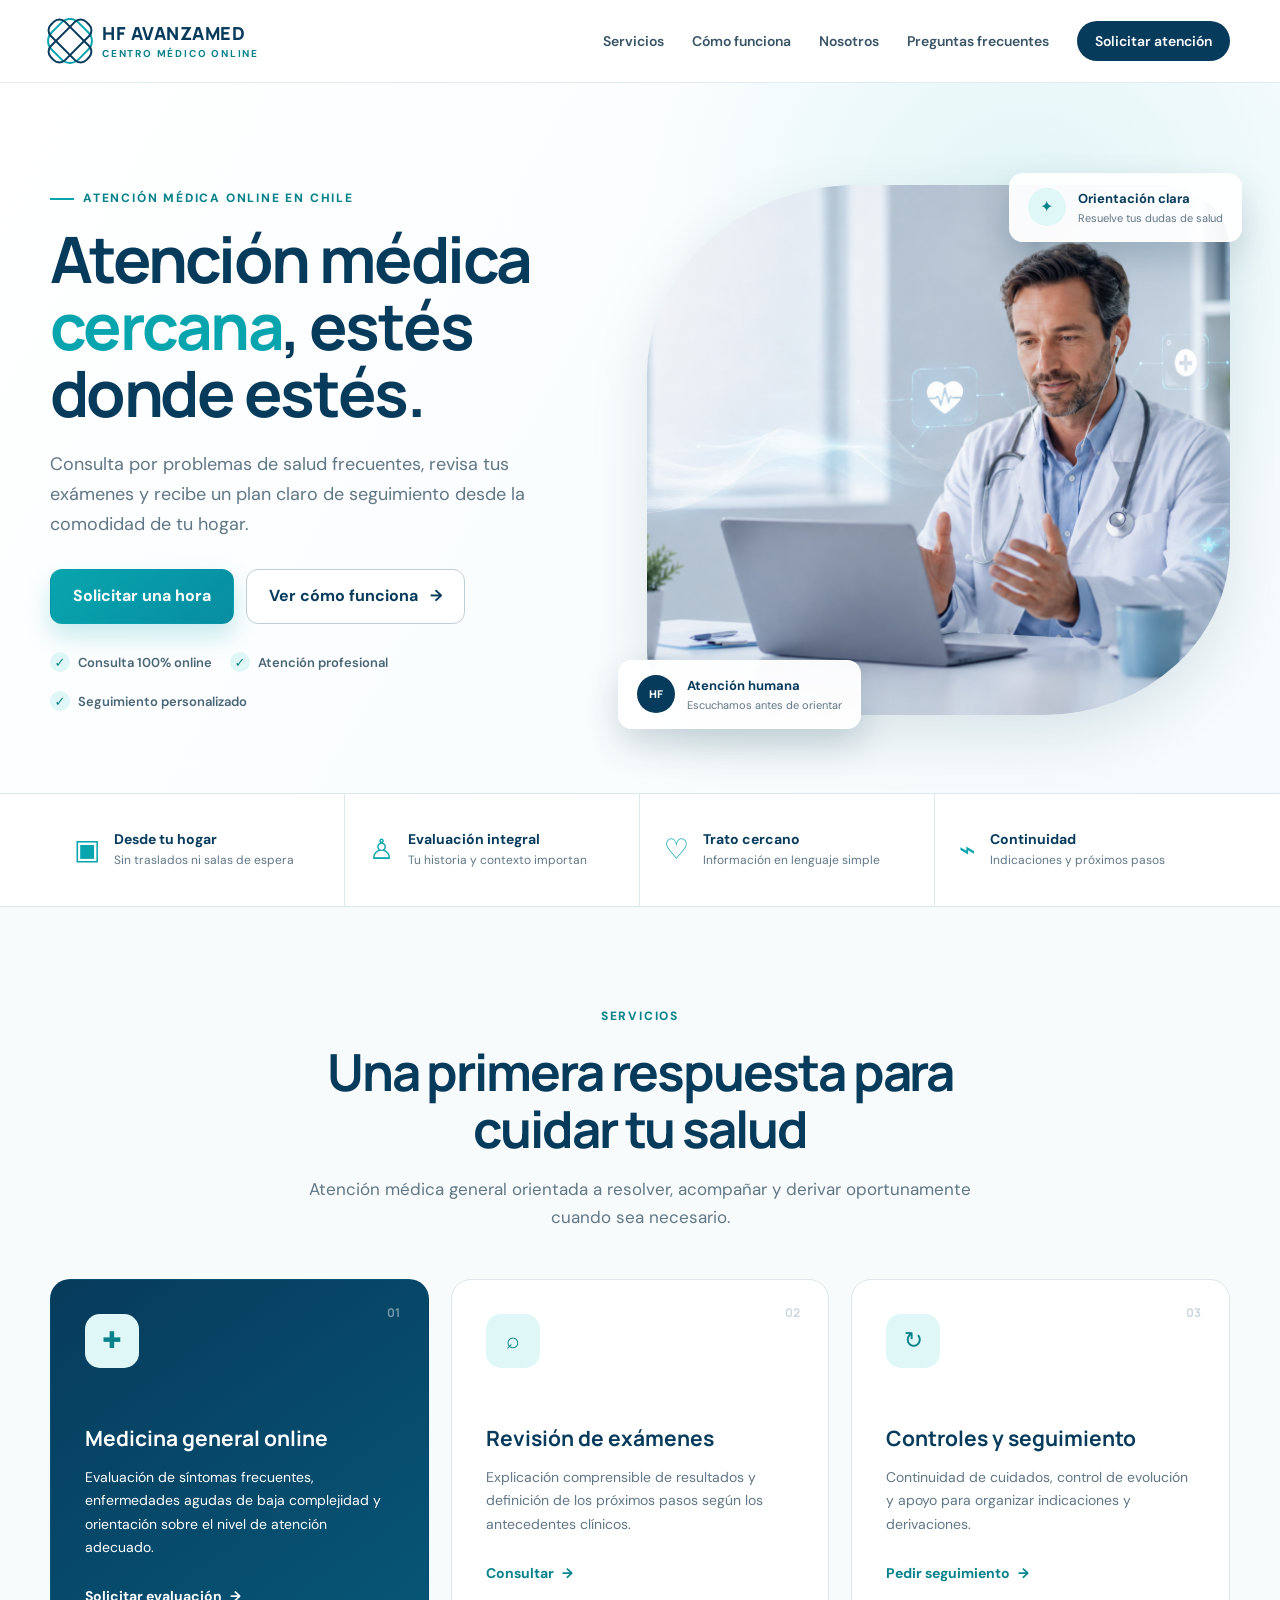
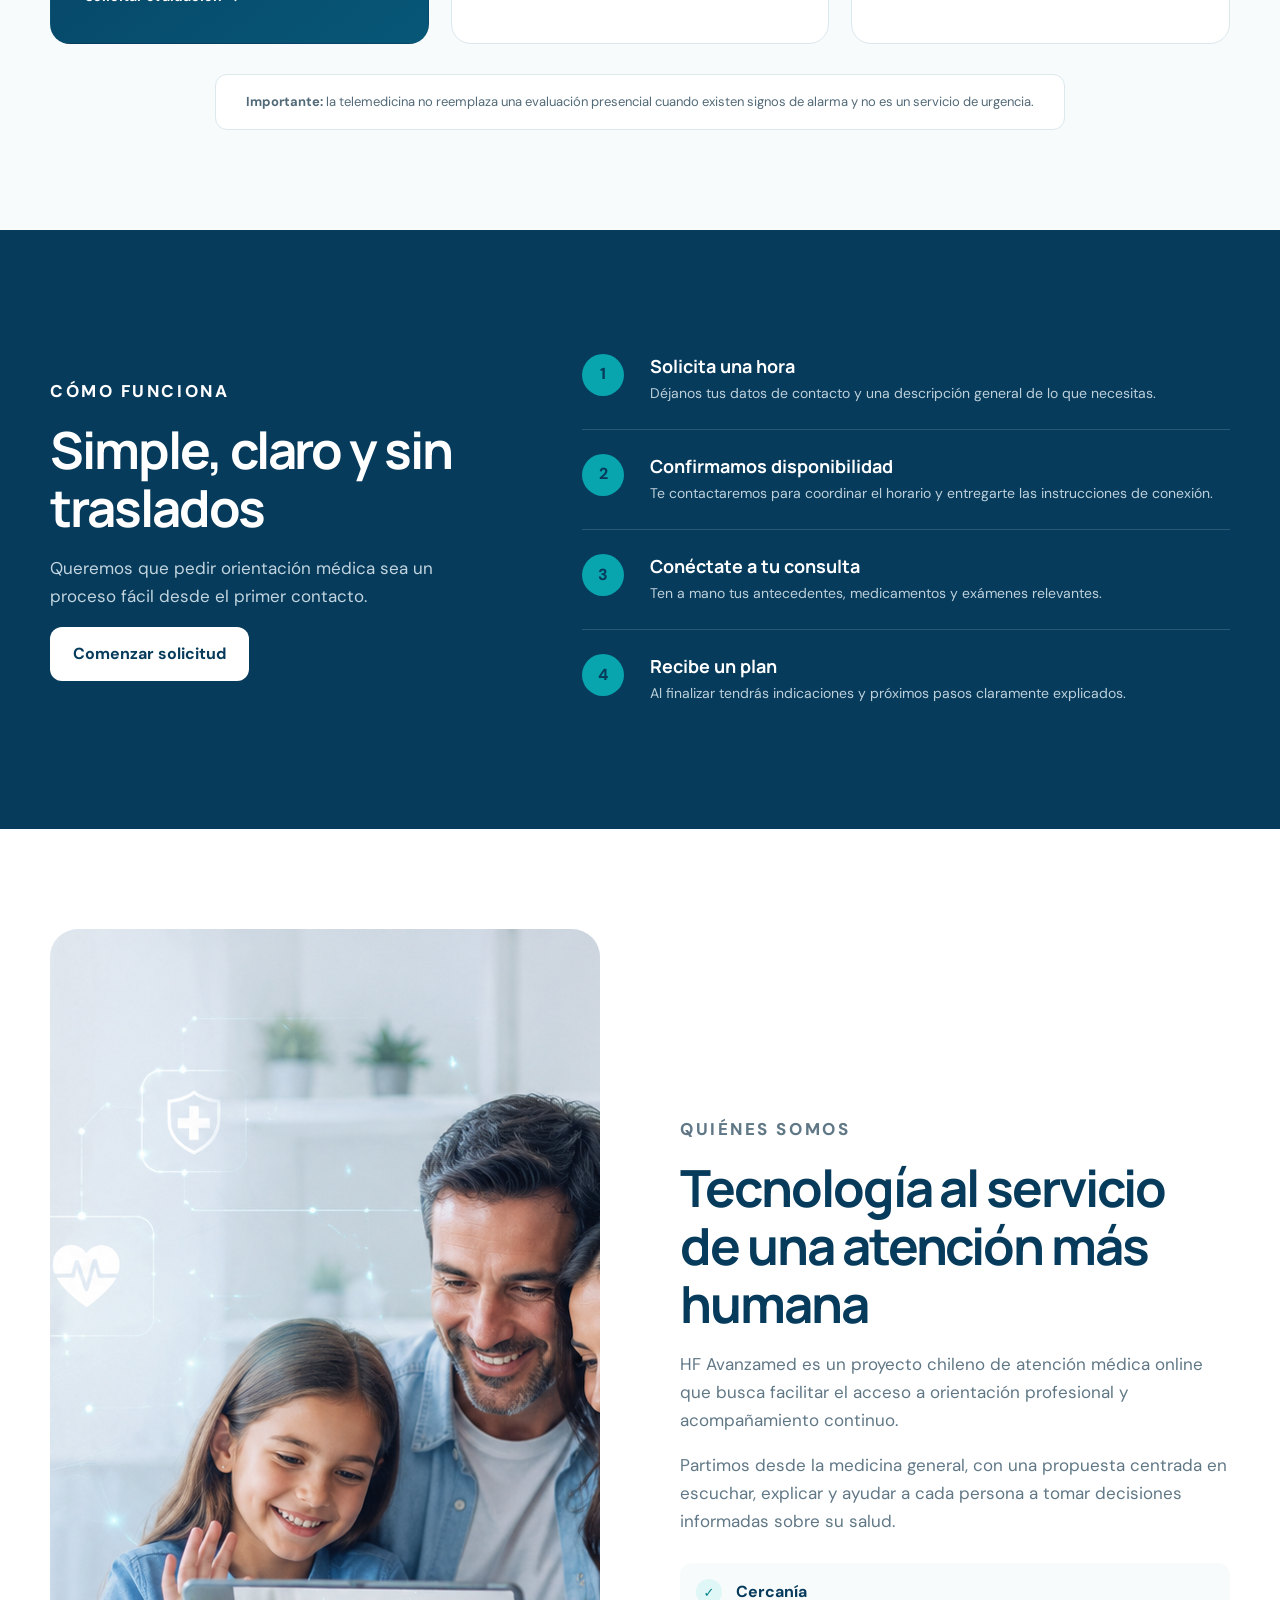
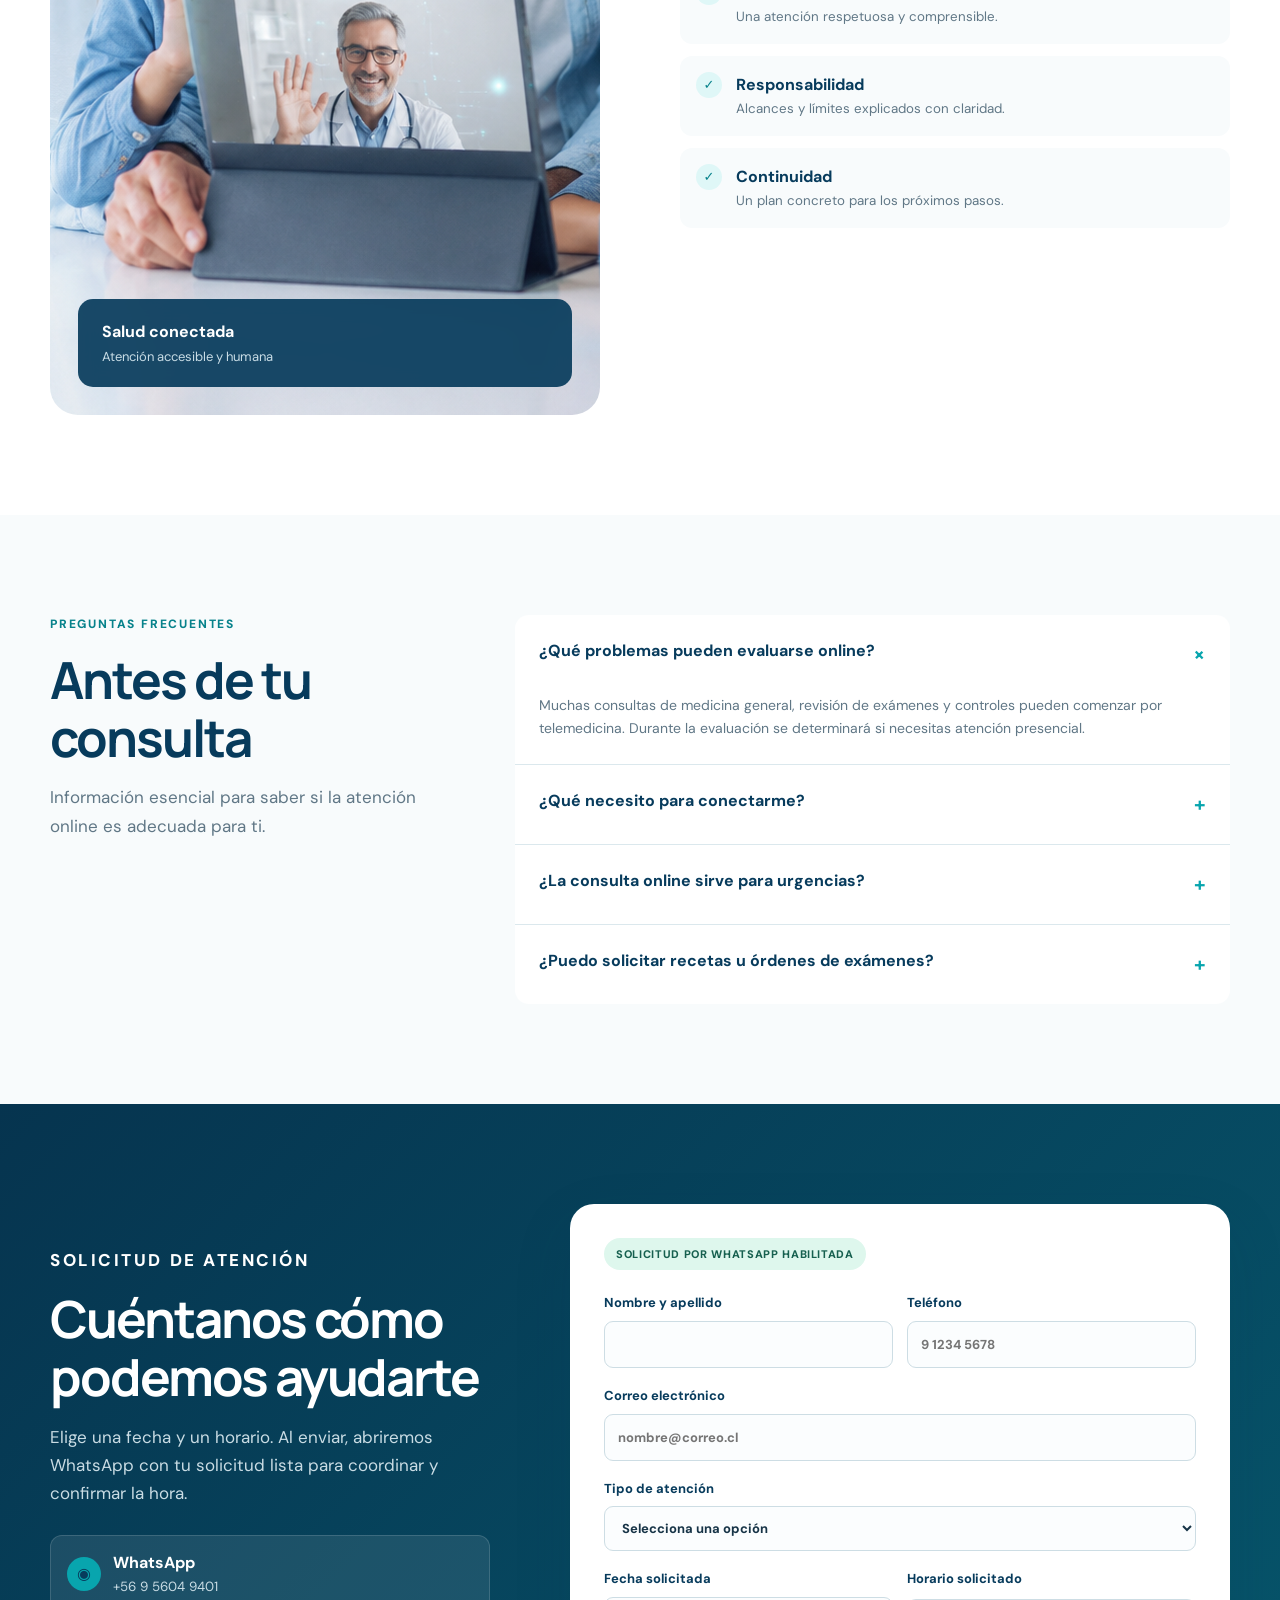
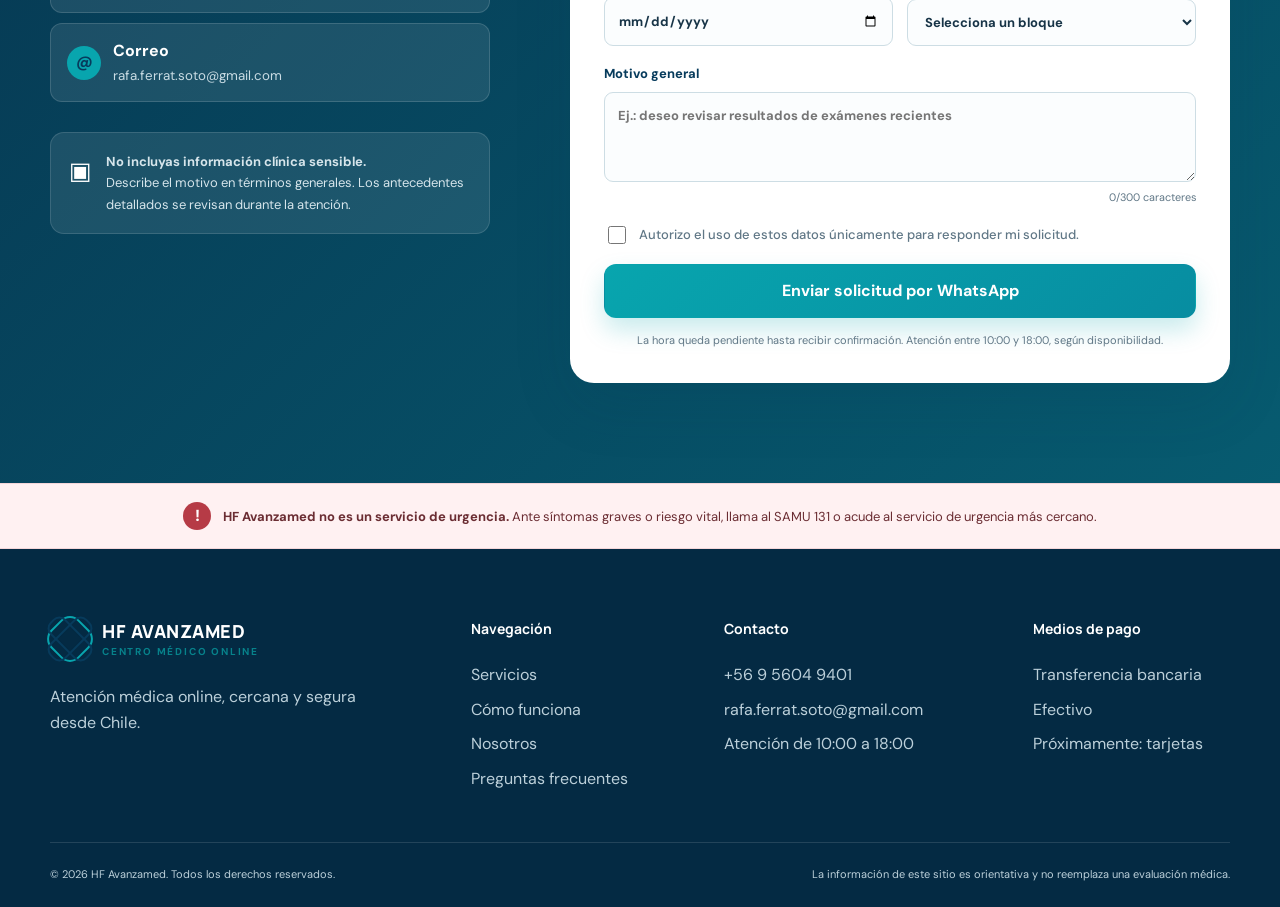
==== commit b592bc15: "Configura contacto y agenda por WhatsApp" ====
--- a/index.html
+++ b/index.html
@@ -181,26 +181,31 @@
         <div class="booking-copy">
           <p class="eyebrow light">Solicitud de atención</p>
           <h2 id="booking-title">Cuéntanos cómo podemos ayudarte</h2>
-          <p>Completa el formulario. Prepararemos un resumen para que puedas enviarlo por tu canal de contacto preferido cuando este se encuentre configurado.</p>
+          <p>Elige una fecha y un horario. Al enviar, abriremos WhatsApp con tu solicitud lista para coordinar y confirmar la hora.</p>
+          <div class="contact-shortcuts">
+            <a href="https://wa.me/56956049401" target="_blank" rel="noopener"><span aria-hidden="true">◉</span><span><strong>WhatsApp</strong><small>+56 9 5604 9401</small></span></a>
+            <a href="mailto:rafa.ferrat.soto@gmail.com"><span aria-hidden="true">@</span><span><strong>Correo</strong><small>rafa.ferrat.soto@gmail.com</small></span></a>
+          </div>
           <div class="privacy-note"><span aria-hidden="true">▣</span><p><strong>No incluyas información clínica sensible.</strong><br>Describe el motivo en términos generales. Los antecedentes detallados se revisan durante la atención.</p></div>
         </div>
         <div class="form-card">
-          <div class="setup-badge">Formulario en etapa de configuración</div>
+          <div class="setup-badge ready">Solicitud por WhatsApp habilitada</div>
           <form id="contact-form" novalidate>
             <div class="field-row">
               <label>Nombre y apellido<input id="nombre" name="nombre" type="text" autocomplete="name" minlength="3" required></label>
               <label>Teléfono<input id="telefono" name="telefono" type="tel" autocomplete="tel" inputmode="tel" placeholder="9 1234 5678" required></label>
             </div>
             <label>Correo electrónico<input id="email" name="email" type="email" autocomplete="email" placeholder="nombre@correo.cl" required></label>
+            <label>Tipo de atención<select id="servicio" name="servicio" required><option value="">Selecciona una opción</option><option>Medicina general online</option><option>Revisión de exámenes</option><option>Control o seguimiento</option></select></label>
             <div class="field-row">
-              <label>Tipo de atención<select id="servicio" name="servicio" required><option value="">Selecciona una opción</option><option>Medicina general online</option><option>Revisión de exámenes</option><option>Control o seguimiento</option></select></label>
-              <label>Horario preferido<select id="horario" name="horario" required><option value="">Selecciona un horario</option><option>Mañana</option><option>Tarde</option><option>Indistinto</option></select></label>
+              <label>Fecha solicitada<input id="fecha" name="fecha" type="date" required></label>
+              <label>Horario solicitado<select id="horario" name="horario" required><option value="">Selecciona un bloque</option></select></label>
             </div>
             <label>Motivo general<textarea id="motivo" name="motivo" rows="3" maxlength="300" placeholder="Ej.: deseo revisar resultados de exámenes recientes" required></textarea><small><span id="char-count">0</span>/300 caracteres</small></label>
             <label class="check"><input id="consentimiento" type="checkbox" required><span>Autorizo el uso de estos datos únicamente para responder mi solicitud.</span></label>
             <div id="form-message" class="form-message" role="status" aria-live="polite"></div>
-            <button class="button button-primary full" type="submit">Preparar solicitud</button>
-            <p class="form-disclaimer">Este formulario no confirma una reserva ni envía información hasta configurar el canal oficial.</p>
+            <button class="button button-primary full" type="submit">Enviar solicitud por WhatsApp</button>
+            <p class="form-disclaimer">La hora queda pendiente hasta recibir confirmación. Atención entre 10:00 y 18:00, según disponibilidad.</p>
           </form>
         </div>
       </div>
@@ -218,7 +223,8 @@
         <p>Atención médica online, cercana y segura desde Chile.</p>
       </div>
       <div><h2>Navegación</h2><a href="#servicios">Servicios</a><a href="#como-funciona">Cómo funciona</a><a href="#nosotros">Nosotros</a><a href="#preguntas">Preguntas frecuentes</a></div>
-      <div><h2>Información</h2><span>Datos de contacto por confirmar</span><span>Horarios por confirmar</span><span>Atención online en Chile</span></div>
+      <div><h2>Contacto</h2><a href="tel:+56956049401">+56 9 5604 9401</a><a href="mailto:rafa.ferrat.soto@gmail.com">rafa.ferrat.soto@gmail.com</a><span>Atención de 10:00 a 18:00</span></div>
+      <div><h2>Medios de pago</h2><span>Transferencia bancaria</span><span>Efectivo</span><span>Próximamente: tarjetas</span></div>
     </div>
     <div class="container footer-bottom"><p>© <span id="year">2026</span> HF Avanzamed. Todos los derechos reservados.</p><p>La información de este sitio es orientativa y no reemplaza una evaluación médica.</p></div>
   </footer>
--- a/styles.css
+++ b/styles.css
@@ -151,6 +151,13 @@
 .privacy-note p { margin: 0; color: #d6e5eb; font-size: 13px; }
 .form-card { position: relative; padding: 34px; color: var(--ink); background: #fff; border-radius: 24px; box-shadow: var(--shadow); }
 .setup-badge { display: inline-block; margin-bottom: 22px; padding: 7px 12px; color: #7a5a14; background: #fff2ce; border-radius: 999px; font-size: 11px; font-weight: 800; text-transform: uppercase; letter-spacing: .06em; }
+.setup-badge.ready { color: #16604f; background: #def7ed; }
+.contact-shortcuts { display: grid; gap: 10px; margin-top: 28px; }
+.contact-shortcuts a { display: flex; align-items: center; gap: 12px; padding: 14px 16px; color: #fff; background: rgba(255,255,255,.09); border: 1px solid rgba(255,255,255,.14); border-radius: 12px; text-decoration: none; }
+.contact-shortcuts a:hover { background: rgba(255,255,255,.14); }
+.contact-shortcuts a > span:first-child { width: 34px; height: 34px; display: grid; place-items: center; flex: 0 0 auto; color: var(--navy); background: var(--teal); border-radius: 50%; font-weight: 800; }
+.contact-shortcuts strong, .contact-shortcuts small { display: block; }
+.contact-shortcuts small { overflow-wrap: anywhere; color: #c9dce4; }
 .form-card form { display: grid; gap: 17px; }
 .field-row { display: grid; grid-template-columns: 1fr 1fr; gap: 14px; }
 .form-card label { display: grid; gap: 7px; color: var(--navy); font-size: 13px; font-weight: 700; }
@@ -171,7 +178,7 @@
 .urgent-note p { margin: 0; font-size: 13px; }
 
 .footer { padding: 70px 0 24px; color: #bcd0da; background: var(--navy-dark); }
-.footer-grid { display: grid; grid-template-columns: 1.4fr .8fr .8fr; gap: 80px; padding-bottom: 50px; }
+.footer-grid { display: grid; grid-template-columns: 1.3fr .7fr .9fr .7fr; gap: 56px; padding-bottom: 50px; }
 .brand-footer { color: #fff; }
 .brand-footer .brand-mark span { background: var(--navy-dark); }
 .footer-grid > div:first-child > p { max-width: 340px; }
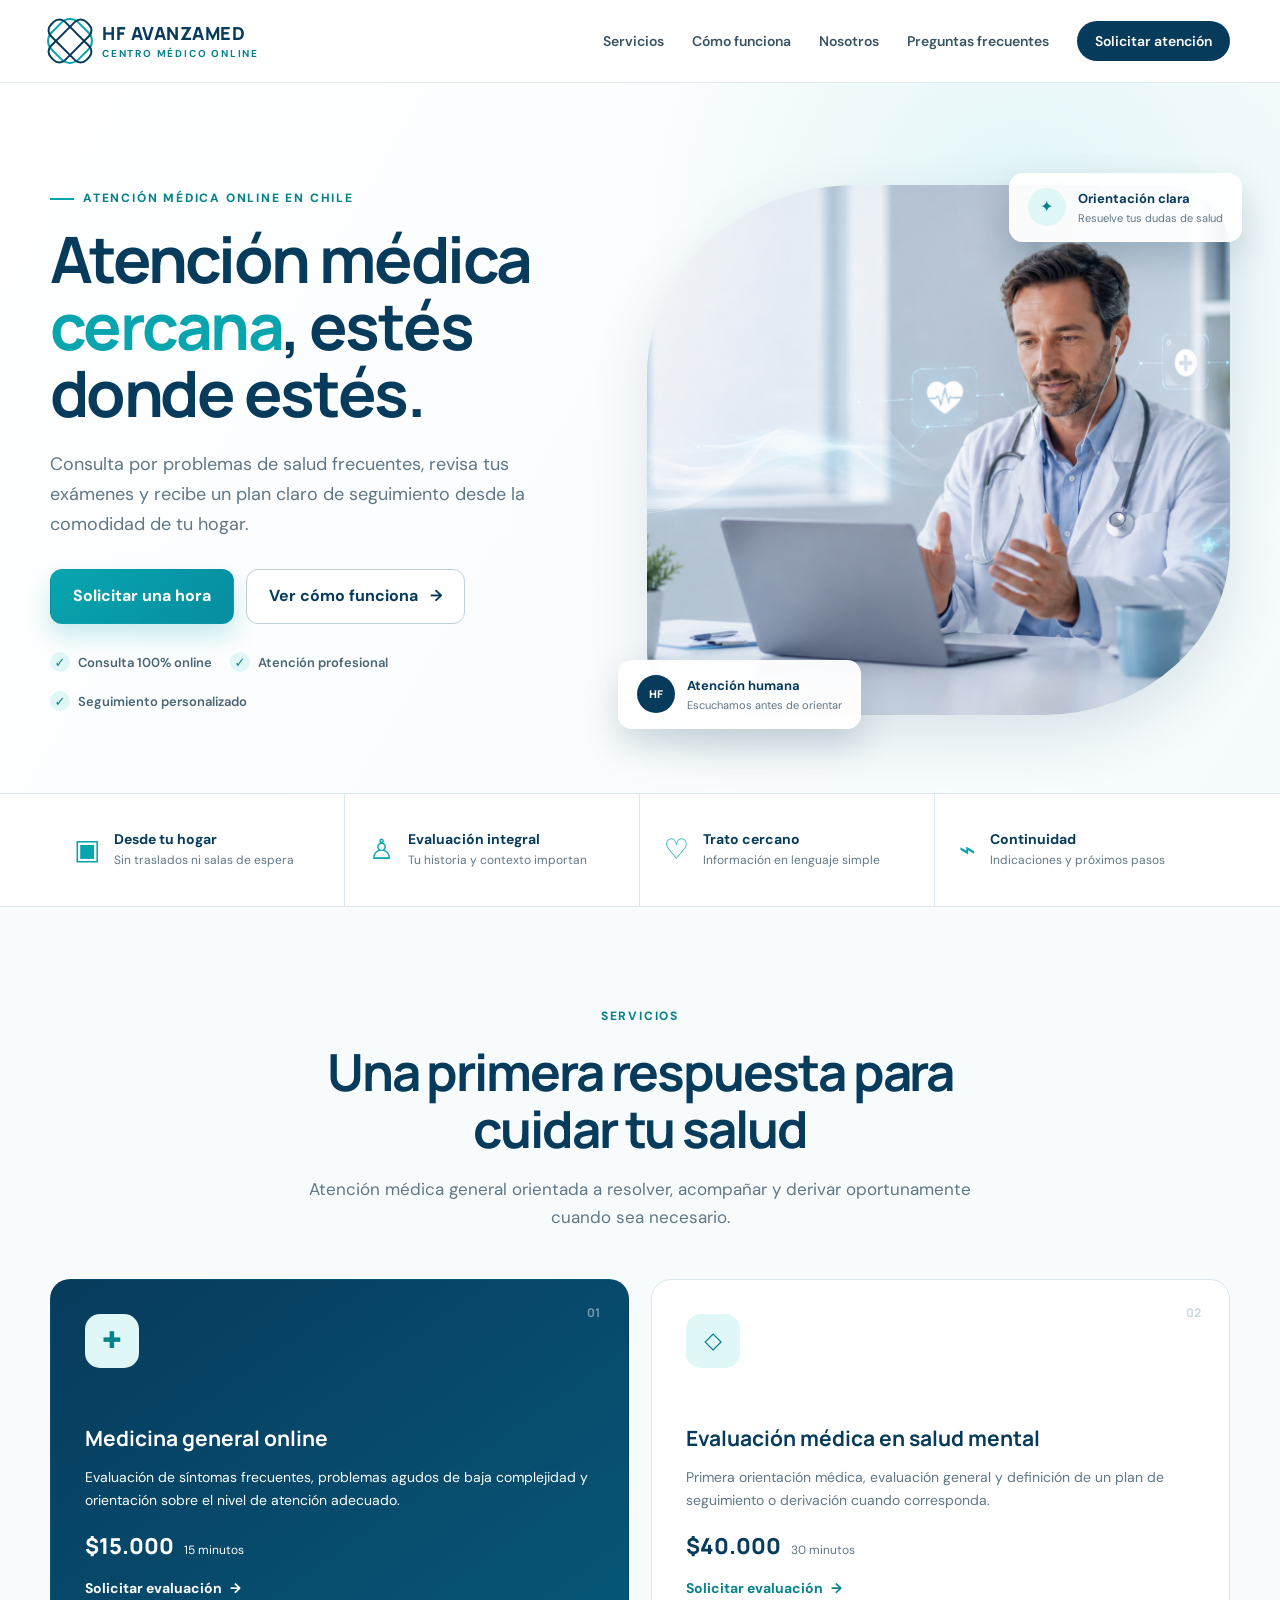
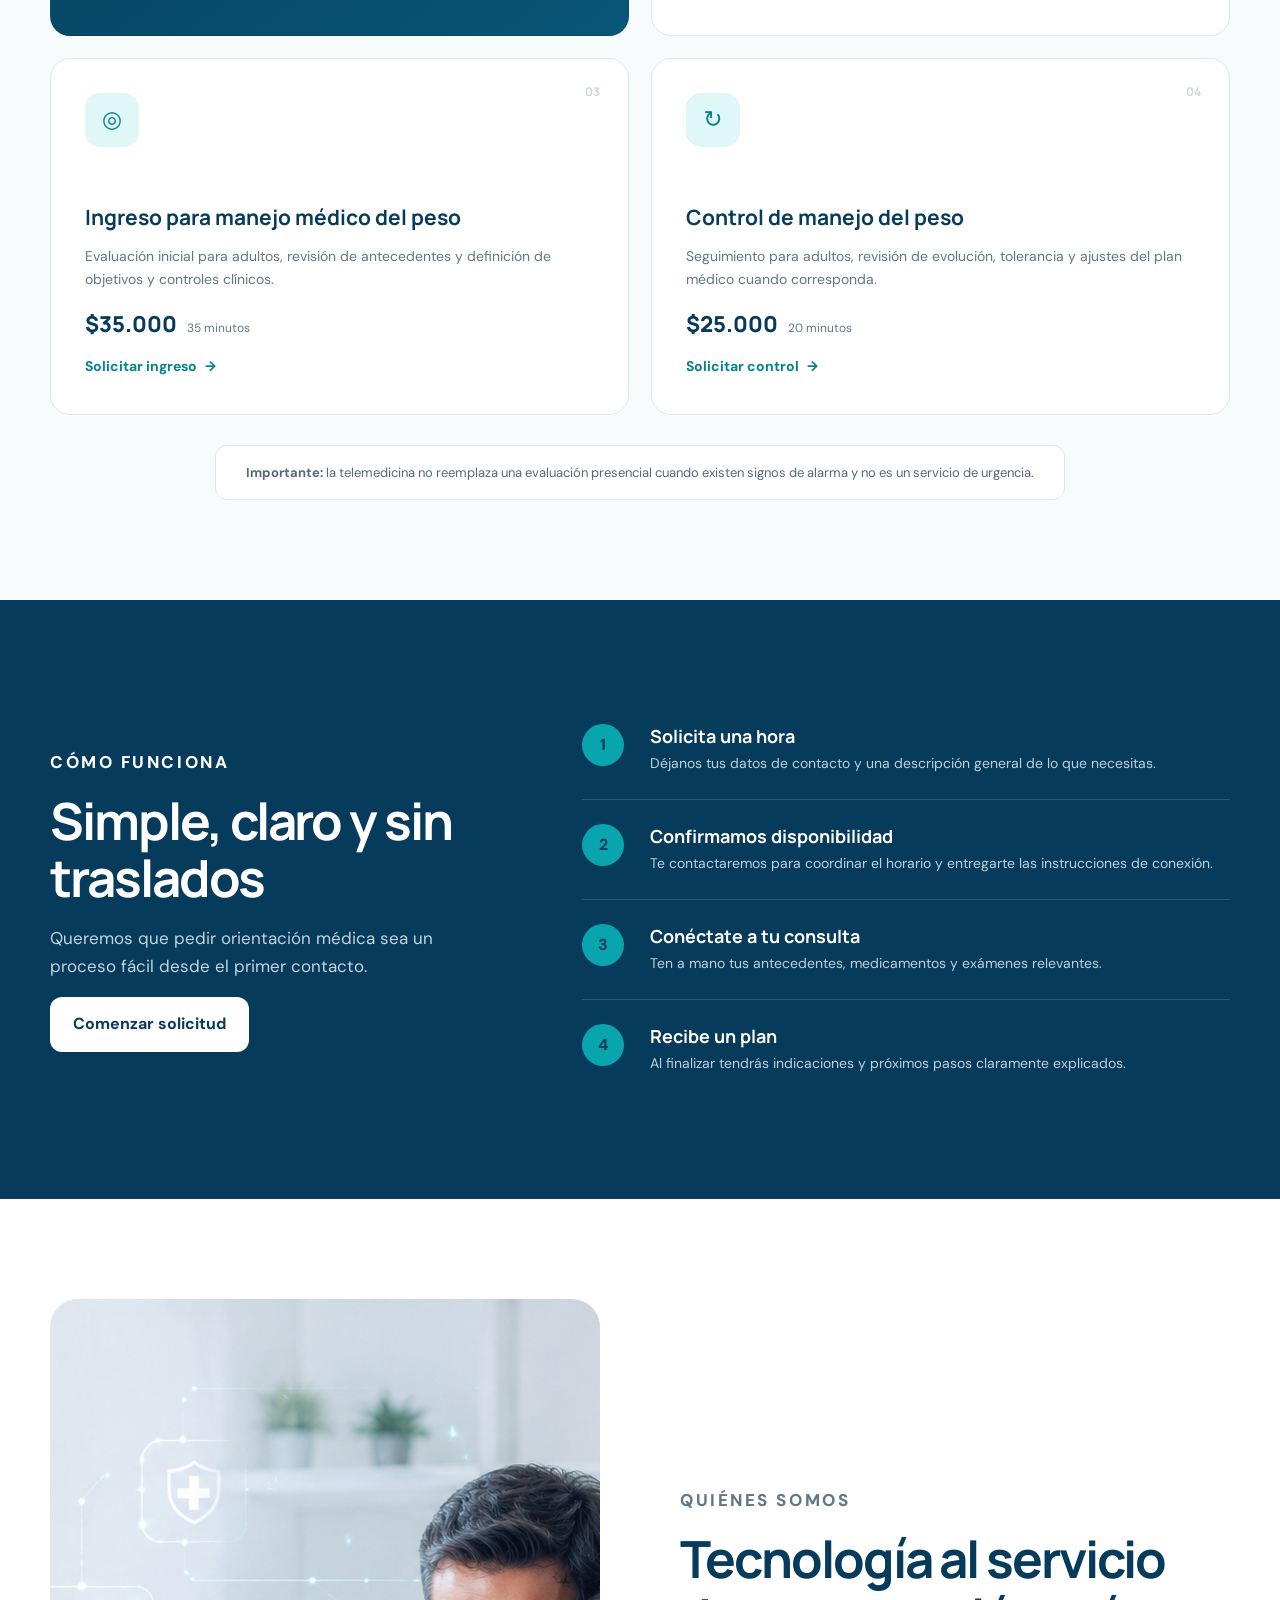
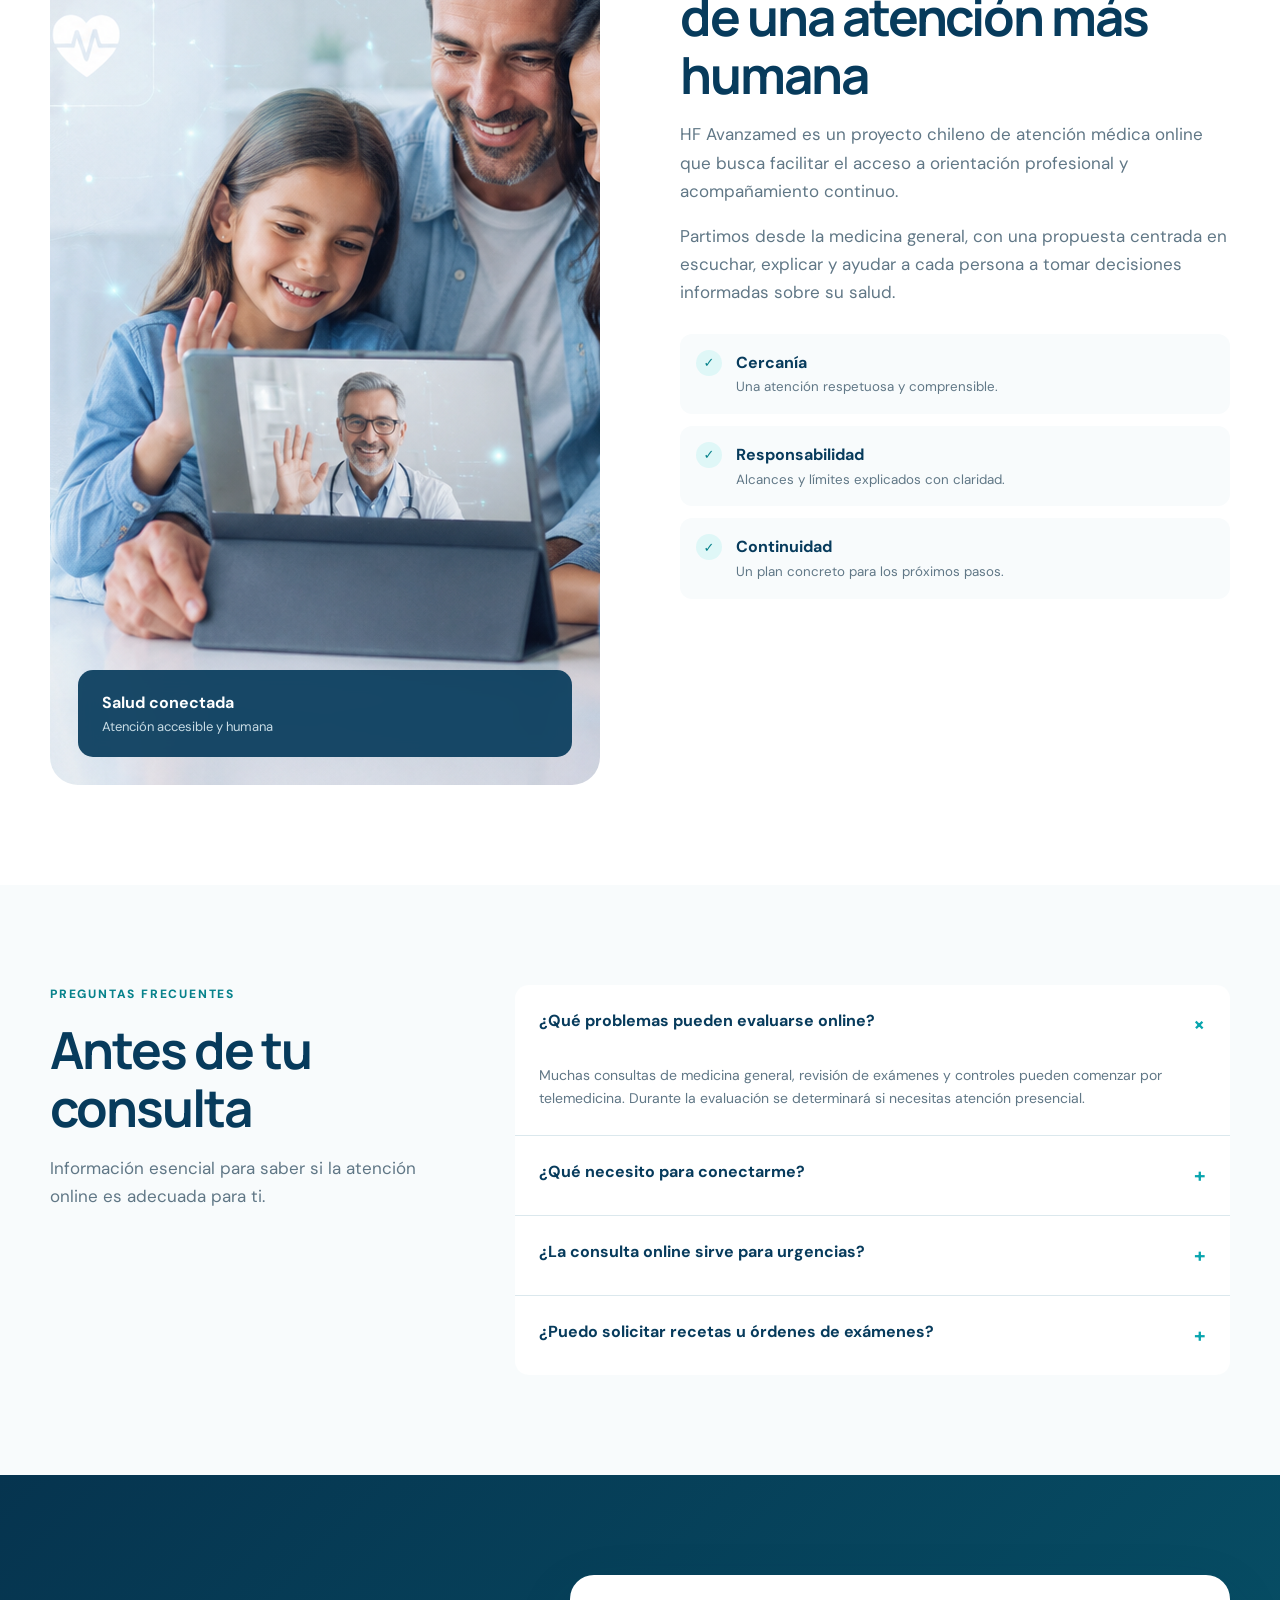
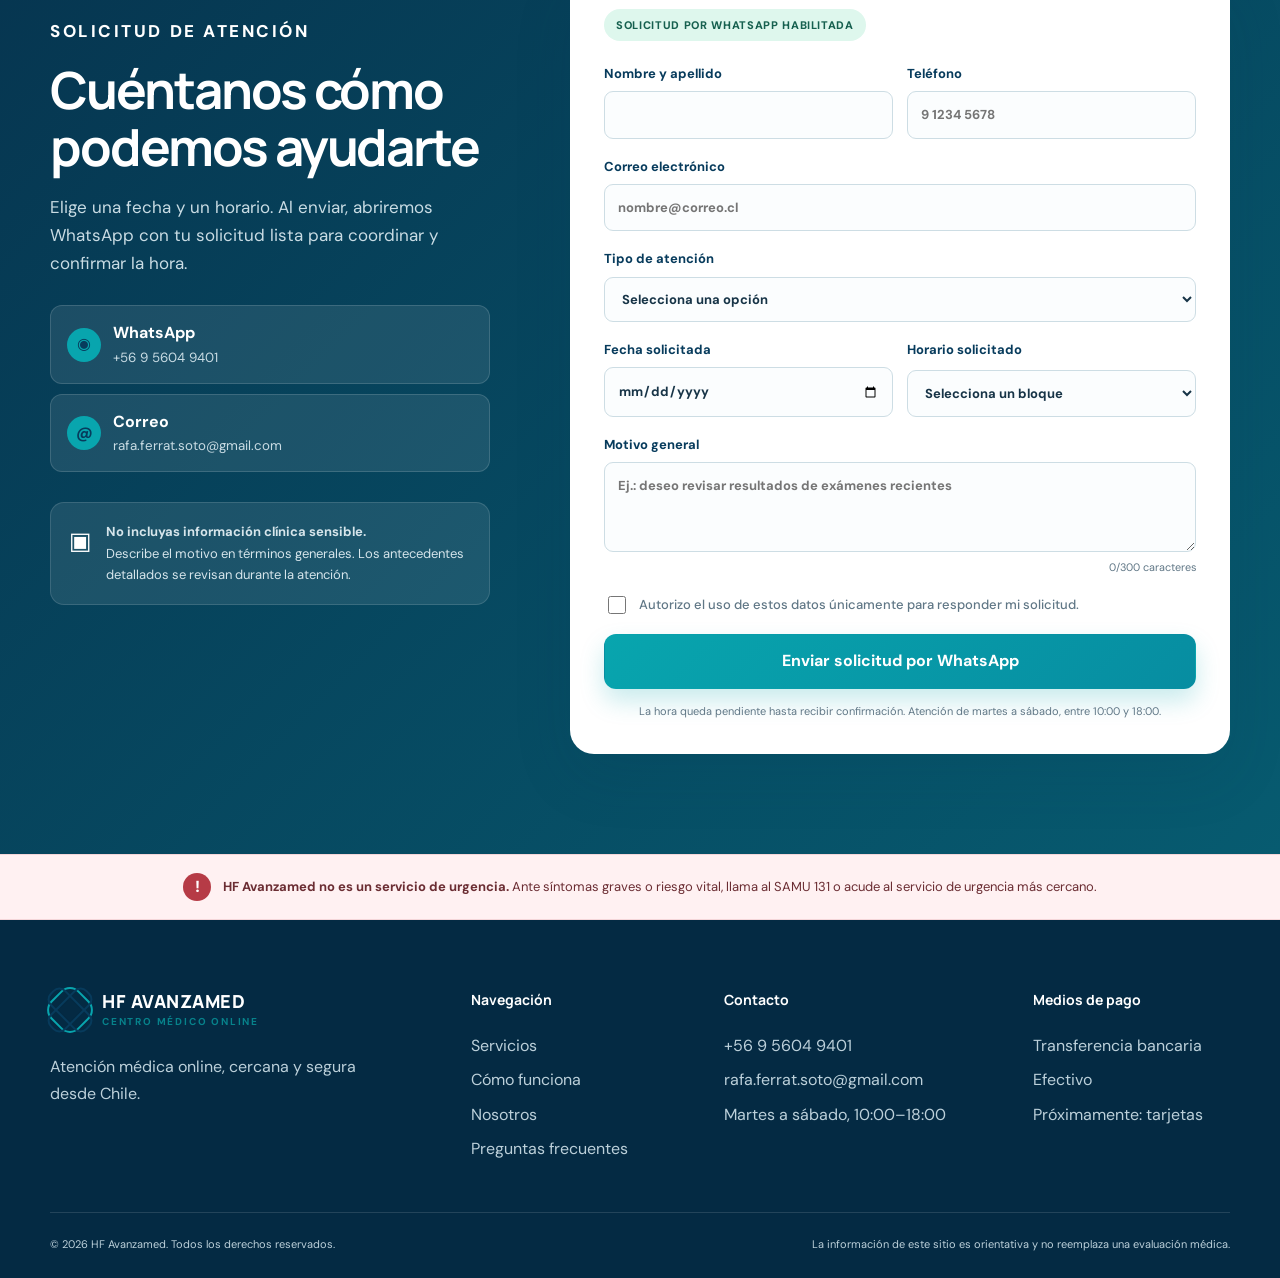
==== commit 375d8518: "Agrega servicios, valores y horarios" ====
--- a/index.html
+++ b/index.html
@@ -89,22 +89,33 @@
             <span class="service-number">01</span>
             <div class="service-icon" aria-hidden="true">✚</div>
             <h3>Medicina general online</h3>
-            <p>Evaluación de síntomas frecuentes, enfermedades agudas de baja complejidad y orientación sobre el nivel de atención adecuado.</p>
+            <p>Evaluación de síntomas frecuentes, problemas agudos de baja complejidad y orientación sobre el nivel de atención adecuado.</p>
+            <div class="service-meta"><strong>$15.000</strong><span>15 minutos</span></div>
             <a href="#agendar">Solicitar evaluación <span aria-hidden="true">→</span></a>
           </article>
           <article class="service-card">
             <span class="service-number">02</span>
-            <div class="service-icon" aria-hidden="true">⌕</div>
-            <h3>Revisión de exámenes</h3>
-            <p>Explicación comprensible de resultados y definición de los próximos pasos según los antecedentes clínicos.</p>
-            <a href="#agendar">Consultar <span aria-hidden="true">→</span></a>
+            <div class="service-icon" aria-hidden="true">◇</div>
+            <h3>Evaluación médica en salud mental</h3>
+            <p>Primera orientación médica, evaluación general y definición de un plan de seguimiento o derivación cuando corresponda.</p>
+            <div class="service-meta"><strong>$40.000</strong><span>30 minutos</span></div>
+            <a href="#agendar">Solicitar evaluación <span aria-hidden="true">→</span></a>
           </article>
           <article class="service-card">
             <span class="service-number">03</span>
+            <div class="service-icon" aria-hidden="true">◎</div>
+            <h3>Ingreso para manejo médico del peso</h3>
+            <p>Evaluación inicial para adultos, revisión de antecedentes y definición de objetivos y controles clínicos.</p>
+            <div class="service-meta"><strong>$35.000</strong><span>35 minutos</span></div>
+            <a href="#agendar">Solicitar ingreso <span aria-hidden="true">→</span></a>
+          </article>
+          <article class="service-card">
+            <span class="service-number">04</span>
             <div class="service-icon" aria-hidden="true">↻</div>
-            <h3>Controles y seguimiento</h3>
-            <p>Continuidad de cuidados, control de evolución y apoyo para organizar indicaciones y derivaciones.</p>
-            <a href="#agendar">Pedir seguimiento <span aria-hidden="true">→</span></a>
+            <h3>Control de manejo del peso</h3>
+            <p>Seguimiento para adultos, revisión de evolución, tolerancia y ajustes del plan médico cuando corresponda.</p>
+            <div class="service-meta"><strong>$25.000</strong><span>20 minutos</span></div>
+            <a href="#agendar">Solicitar control <span aria-hidden="true">→</span></a>
           </article>
         </div>
         <p class="scope-note"><strong>Importante:</strong> la telemedicina no reemplaza una evaluación presencial cuando existen signos de alarma y no es un servicio de urgencia.</p>
@@ -196,7 +207,13 @@
               <label>Teléfono<input id="telefono" name="telefono" type="tel" autocomplete="tel" inputmode="tel" placeholder="9 1234 5678" required></label>
             </div>
             <label>Correo electrónico<input id="email" name="email" type="email" autocomplete="email" placeholder="nombre@correo.cl" required></label>
-            <label>Tipo de atención<select id="servicio" name="servicio" required><option value="">Selecciona una opción</option><option>Medicina general online</option><option>Revisión de exámenes</option><option>Control o seguimiento</option></select></label>
+            <label>Tipo de atención<select id="servicio" name="servicio" required>
+              <option value="">Selecciona una opción</option>
+              <option value="medicina-general" data-name="Medicina general online" data-duration="15" data-price="$15.000">Medicina general · 15 min · $15.000</option>
+              <option value="salud-mental" data-name="Evaluación médica en salud mental" data-duration="30" data-price="$40.000">Salud mental · 30 min · $40.000</option>
+              <option value="peso-ingreso" data-name="Ingreso para manejo médico del peso" data-duration="35" data-price="$35.000">Manejo del peso: ingreso · 35 min · $35.000</option>
+              <option value="peso-control" data-name="Control de manejo del peso" data-duration="20" data-price="$25.000">Manejo del peso: control · 20 min · $25.000</option>
+            </select></label>
             <div class="field-row">
               <label>Fecha solicitada<input id="fecha" name="fecha" type="date" required></label>
               <label>Horario solicitado<select id="horario" name="horario" required><option value="">Selecciona un bloque</option></select></label>
@@ -205,7 +222,7 @@
             <label class="check"><input id="consentimiento" type="checkbox" required><span>Autorizo el uso de estos datos únicamente para responder mi solicitud.</span></label>
             <div id="form-message" class="form-message" role="status" aria-live="polite"></div>
             <button class="button button-primary full" type="submit">Enviar solicitud por WhatsApp</button>
-            <p class="form-disclaimer">La hora queda pendiente hasta recibir confirmación. Atención entre 10:00 y 18:00, según disponibilidad.</p>
+            <p class="form-disclaimer">La hora queda pendiente hasta recibir confirmación. Atención de martes a sábado, entre 10:00 y 18:00.</p>
           </form>
         </div>
       </div>
@@ -223,7 +240,7 @@
         <p>Atención médica online, cercana y segura desde Chile.</p>
       </div>
       <div><h2>Navegación</h2><a href="#servicios">Servicios</a><a href="#como-funciona">Cómo funciona</a><a href="#nosotros">Nosotros</a><a href="#preguntas">Preguntas frecuentes</a></div>
-      <div><h2>Contacto</h2><a href="tel:+56956049401">+56 9 5604 9401</a><a href="mailto:rafa.ferrat.soto@gmail.com">rafa.ferrat.soto@gmail.com</a><span>Atención de 10:00 a 18:00</span></div>
+      <div><h2>Contacto</h2><a href="tel:+56956049401">+56 9 5604 9401</a><a href="mailto:rafa.ferrat.soto@gmail.com">rafa.ferrat.soto@gmail.com</a><span>Martes a sábado, 10:00–18:00</span></div>
       <div><h2>Medios de pago</h2><span>Transferencia bancaria</span><span>Efectivo</span><span>Próximamente: tarjetas</span></div>
     </div>
     <div class="container footer-bottom"><p>© <span id="year">2026</span> HF Avanzamed. Todos los derechos reservados.</p><p>La información de este sitio es orientativa y no reemplaza una evaluación médica.</p></div>
--- a/styles.css
+++ b/styles.css
@@ -93,7 +93,7 @@
 .section h2 { margin: 0 0 16px; font-size: clamp(34px, 4vw, 52px); line-height: 1.13; }
 .section-heading > p:last-child, .process-copy > p, .about-copy > p, .booking-copy > p { color: var(--muted); font-size: 17px; }
 .services { background: var(--warm); }
-.service-grid { display: grid; grid-template-columns: repeat(3, 1fr); gap: 22px; }
+.service-grid { display: grid; grid-template-columns: repeat(2, 1fr); gap: 22px; }
 .service-card { position: relative; overflow: hidden; min-height: 355px; padding: 34px; background: #fff; border: 1px solid var(--line); border-radius: var(--radius); transition: transform .25s, box-shadow .25s, border-color .25s; }
 .service-card:hover { transform: translateY(-6px); border-color: #b5dadd; box-shadow: var(--shadow); }
 .service-card.featured { color: #fff; background: linear-gradient(145deg, var(--navy), #075778); border-color: transparent; }
@@ -102,6 +102,10 @@
 .service-icon { width: 54px; height: 54px; display: grid; place-items: center; margin-bottom: 56px; color: var(--teal-dark); background: var(--cyan); border-radius: 15px; font-size: 23px; }
 .service-card h3 { margin: 0 0 12px; color: var(--navy); font: 700 21px "Manrope", sans-serif; }
 .service-card p { color: var(--muted); font-size: 14px; }
+.service-meta { display: flex; align-items: baseline; gap: 10px; margin: 18px 0 4px; color: var(--navy); }
+.service-meta strong { font: 800 22px "Manrope", sans-serif; }
+.service-meta span { color: var(--muted); font-size: 12px; }
+.featured .service-meta, .featured .service-meta span { color: #fff; }
 .service-card a { display: inline-flex; gap: 8px; margin-top: 12px; color: var(--teal-dark); font-weight: 700; font-size: 14px; text-decoration: none; }
 .featured h3, .featured p, .featured a { color: #fff; }
 .scope-note { max-width: 850px; margin: 30px auto 0; padding: 16px 20px; color: #526a78; background: #fff; border: 1px solid var(--line); border-radius: 12px; font-size: 13px; text-align: center; }
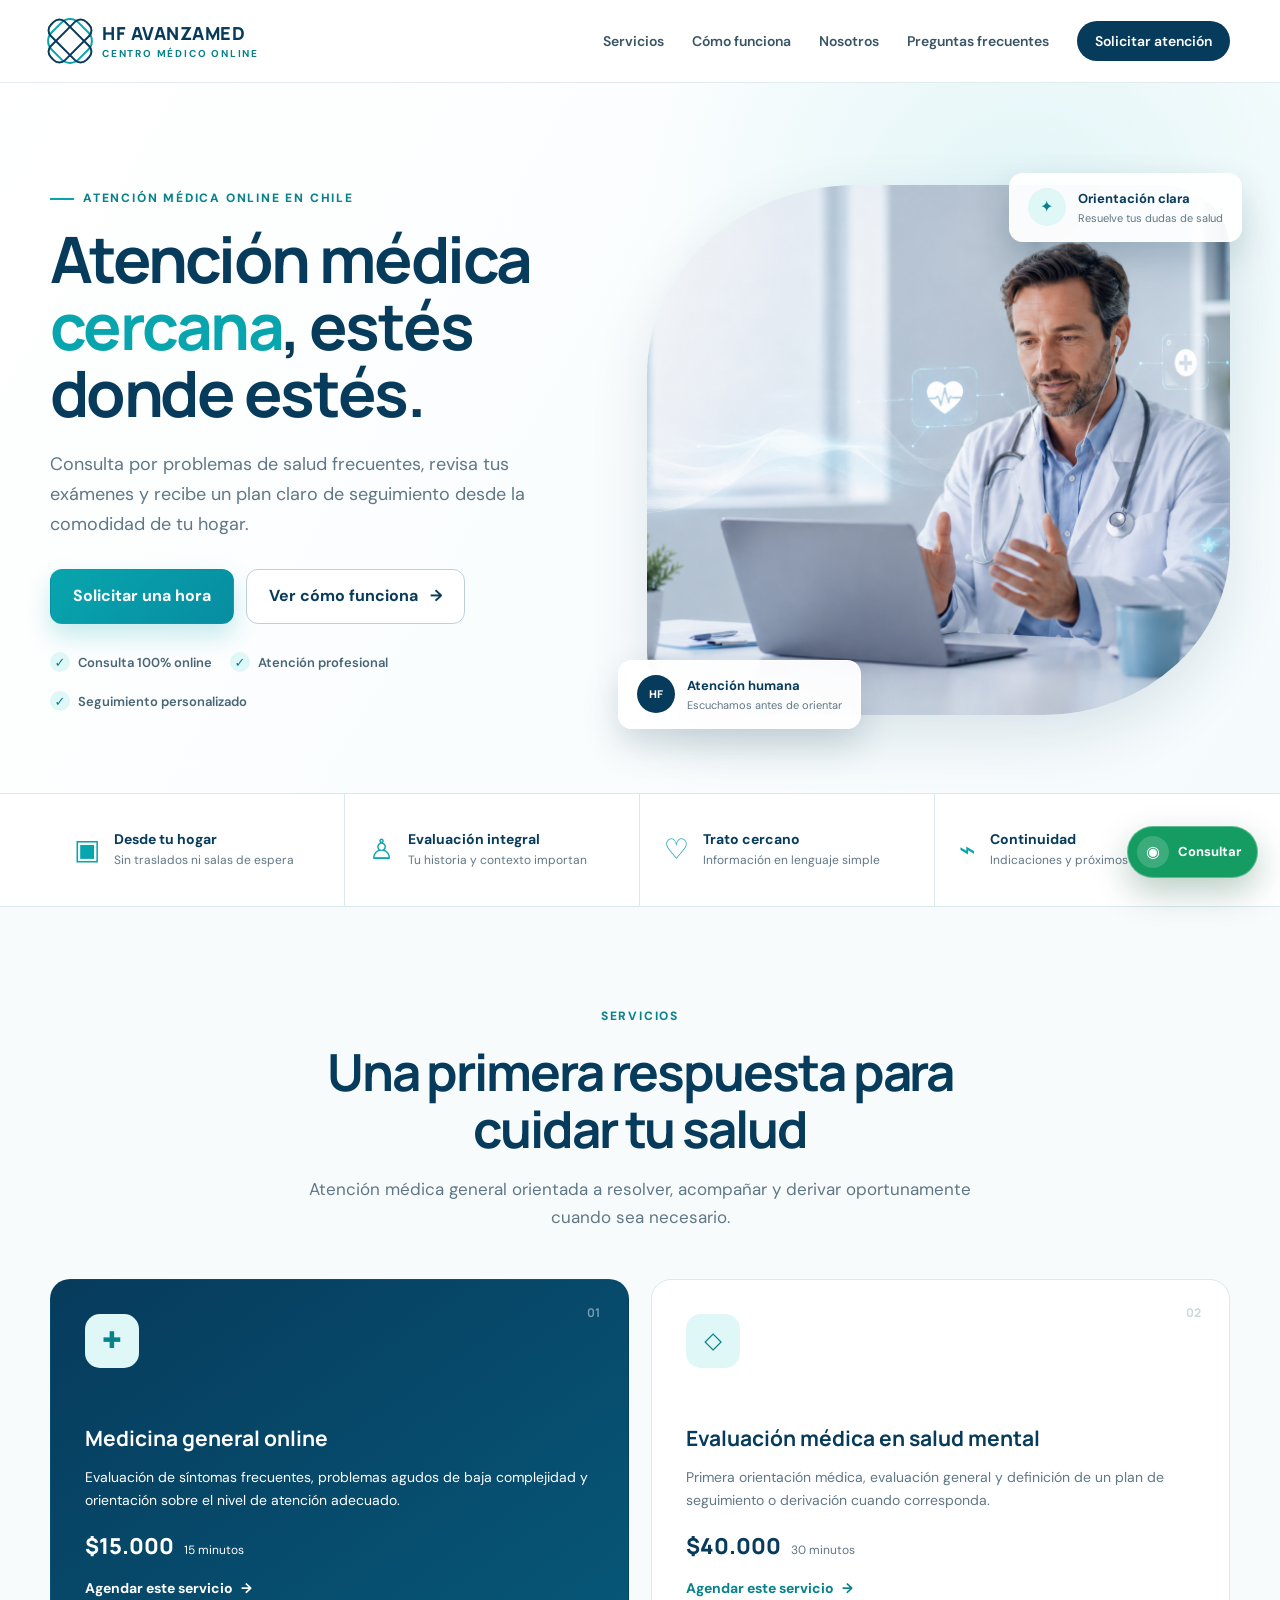
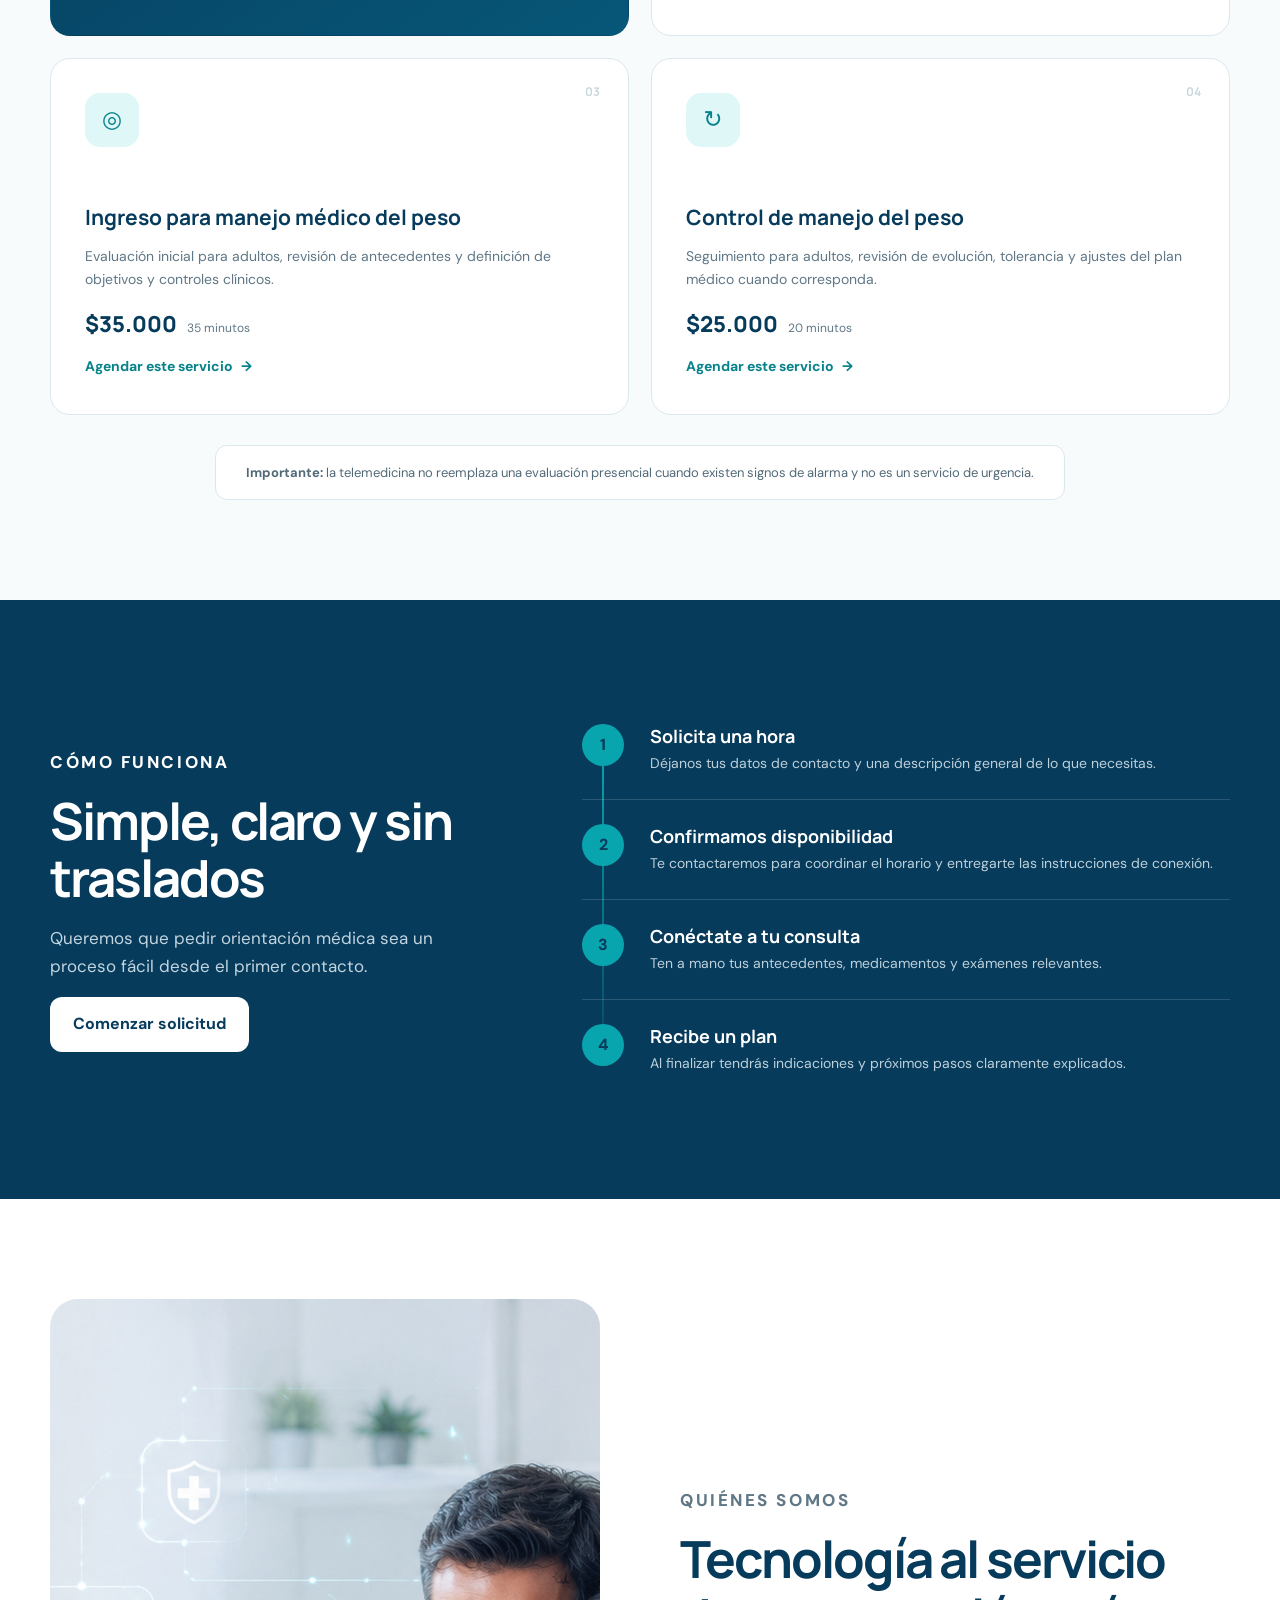
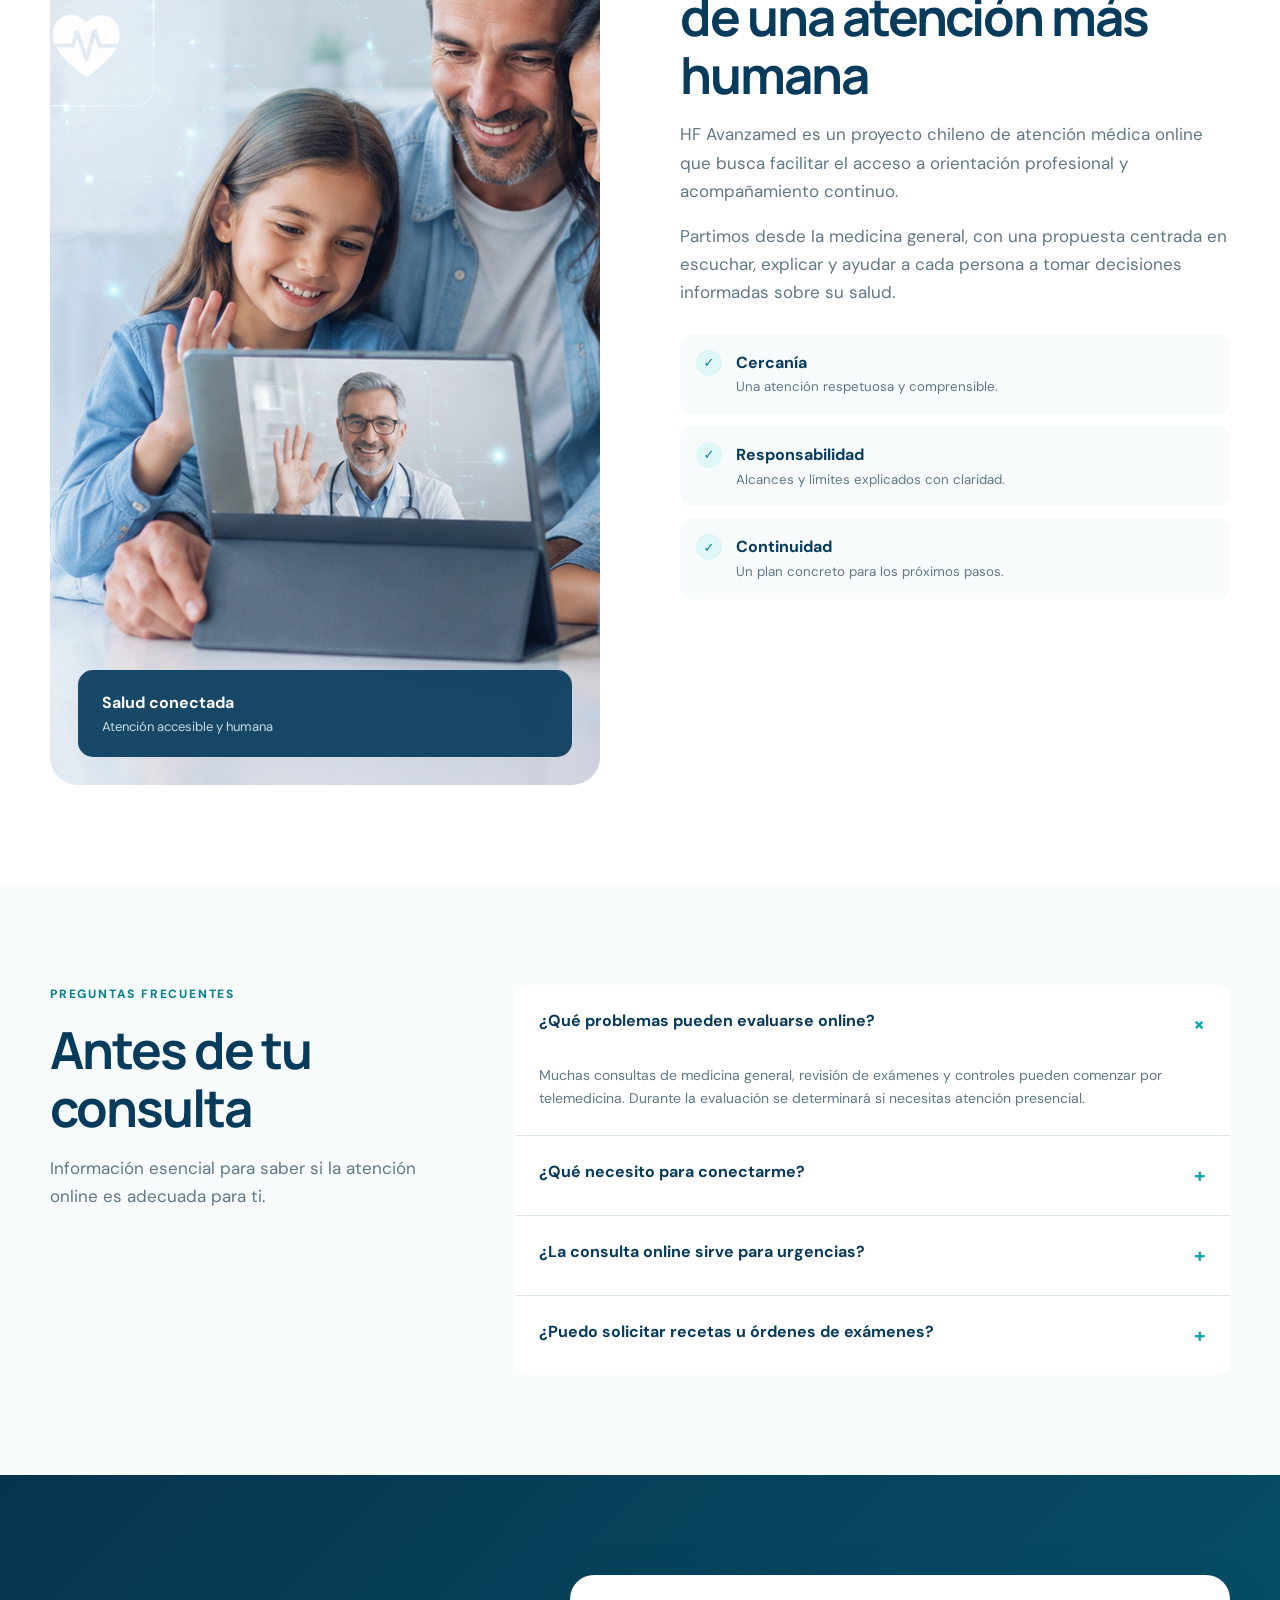
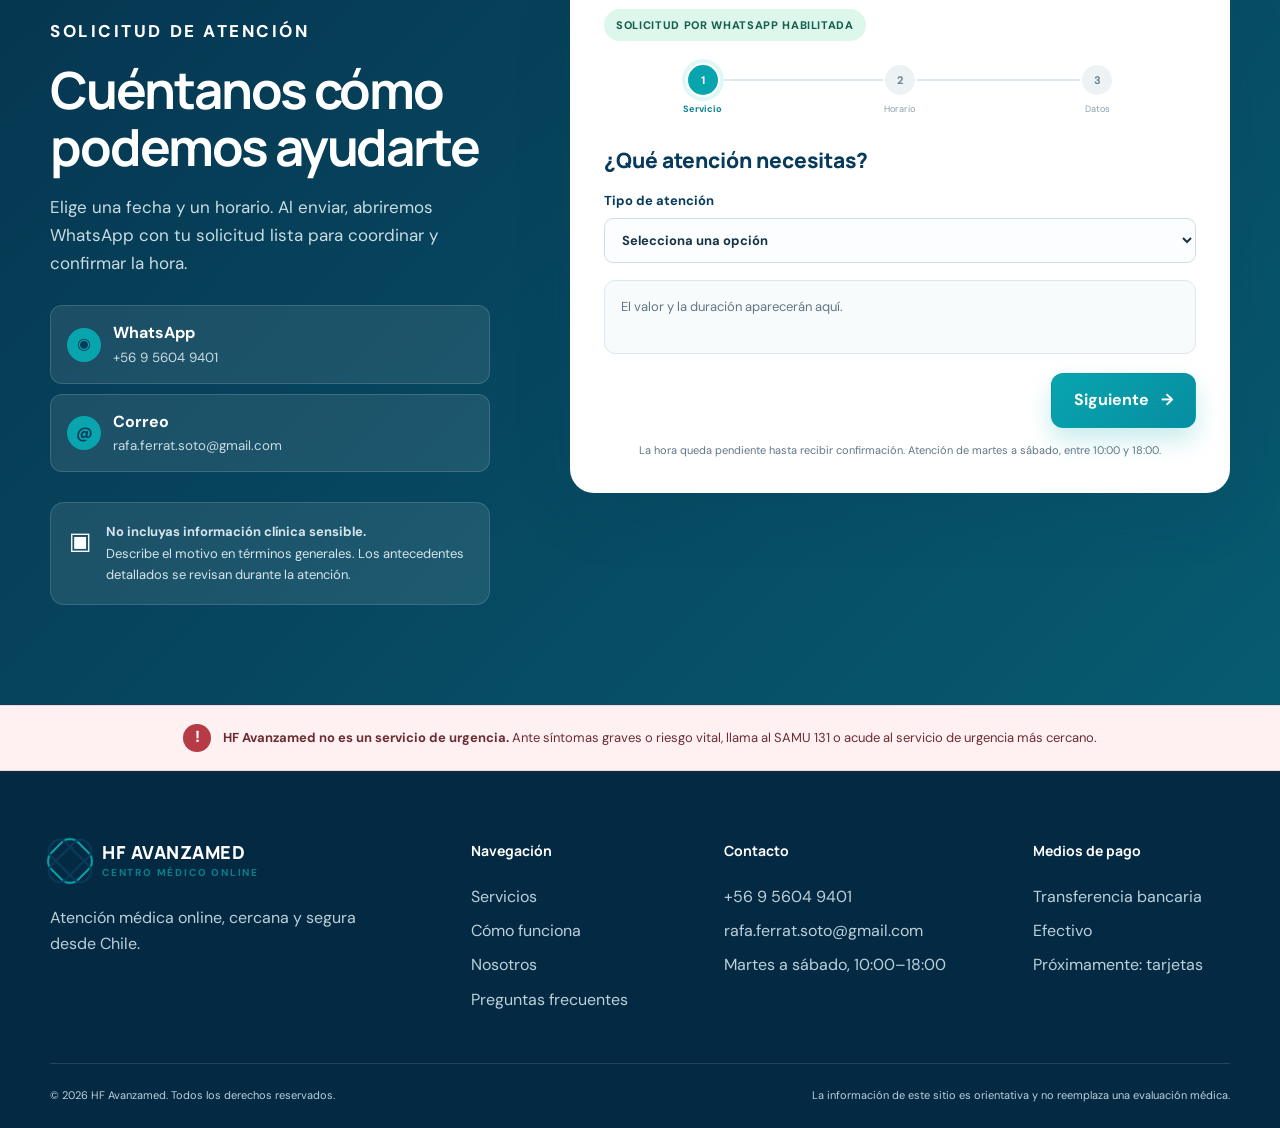
==== commit 39c5451a: "Agrega animaciones y agenda guiada" ====
--- a/index.html
+++ b/index.html
@@ -1,4 +1,4 @@
-<!doctype html>
+<!DOCTYPE html>
 <html lang="es-CL">
 <head>
   <meta charset="utf-8">
@@ -15,6 +15,7 @@
 </head>
 <body>
   <a class="skip-link" href="#contenido">Saltar al contenido</a>
+  <div class="scroll-progress" aria-hidden="true"><span></span></div>
 
   <header class="site-header" id="inicio">
     <nav class="navbar container" aria-label="Navegación principal">
@@ -46,7 +47,7 @@
             <a class="button button-primary" href="#agendar">Solicitar una hora</a>
             <a class="button button-secondary" href="#como-funciona">Ver cómo funciona <span aria-hidden="true">→</span></a>
           </div>
-          <ul class="trust-list" aria-label="Características de la atención">
+          <ul class="trust-list">
             <li><span aria-hidden="true">✓</span> Consulta 100% online</li>
             <li><span aria-hidden="true">✓</span> Atención profesional</li>
             <li><span aria-hidden="true">✓</span> Seguimiento personalizado</li>
@@ -91,7 +92,7 @@
             <h3>Medicina general online</h3>
             <p>Evaluación de síntomas frecuentes, problemas agudos de baja complejidad y orientación sobre el nivel de atención adecuado.</p>
             <div class="service-meta"><strong>$15.000</strong><span>15 minutos</span></div>
-            <a href="#agendar">Solicitar evaluación <span aria-hidden="true">→</span></a>
+            <a href="#agendar" data-service="medicina-general">Agendar este servicio <span aria-hidden="true">→</span></a>
           </article>
           <article class="service-card">
             <span class="service-number">02</span>
@@ -99,7 +100,7 @@
             <h3>Evaluación médica en salud mental</h3>
             <p>Primera orientación médica, evaluación general y definición de un plan de seguimiento o derivación cuando corresponda.</p>
             <div class="service-meta"><strong>$40.000</strong><span>30 minutos</span></div>
-            <a href="#agendar">Solicitar evaluación <span aria-hidden="true">→</span></a>
+            <a href="#agendar" data-service="salud-mental">Agendar este servicio <span aria-hidden="true">→</span></a>
           </article>
           <article class="service-card">
             <span class="service-number">03</span>
@@ -107,7 +108,7 @@
             <h3>Ingreso para manejo médico del peso</h3>
             <p>Evaluación inicial para adultos, revisión de antecedentes y definición de objetivos y controles clínicos.</p>
             <div class="service-meta"><strong>$35.000</strong><span>35 minutos</span></div>
-            <a href="#agendar">Solicitar ingreso <span aria-hidden="true">→</span></a>
+            <a href="#agendar" data-service="peso-ingreso">Agendar este servicio <span aria-hidden="true">→</span></a>
           </article>
           <article class="service-card">
             <span class="service-number">04</span>
@@ -115,7 +116,7 @@
             <h3>Control de manejo del peso</h3>
             <p>Seguimiento para adultos, revisión de evolución, tolerancia y ajustes del plan médico cuando corresponda.</p>
             <div class="service-meta"><strong>$25.000</strong><span>20 minutos</span></div>
-            <a href="#agendar">Solicitar control <span aria-hidden="true">→</span></a>
+            <a href="#agendar" data-service="peso-control">Agendar este servicio <span aria-hidden="true">→</span></a>
           </article>
         </div>
         <p class="scope-note"><strong>Importante:</strong> la telemedicina no reemplaza una evaluación presencial cuando existen signos de alarma y no es un servicio de urgencia.</p>
@@ -202,26 +203,48 @@
         <div class="form-card">
           <div class="setup-badge ready">Solicitud por WhatsApp habilitada</div>
           <form id="contact-form" novalidate>
-            <div class="field-row">
-              <label>Nombre y apellido<input id="nombre" name="nombre" type="text" autocomplete="name" minlength="3" required></label>
-              <label>Teléfono<input id="telefono" name="telefono" type="tel" autocomplete="tel" inputmode="tel" placeholder="9 1234 5678" required></label>
-            </div>
-            <label>Correo electrónico<input id="email" name="email" type="email" autocomplete="email" placeholder="nombre@correo.cl" required></label>
-            <label>Tipo de atención<select id="servicio" name="servicio" required>
-              <option value="">Selecciona una opción</option>
-              <option value="medicina-general" data-name="Medicina general online" data-duration="15" data-price="$15.000">Medicina general · 15 min · $15.000</option>
-              <option value="salud-mental" data-name="Evaluación médica en salud mental" data-duration="30" data-price="$40.000">Salud mental · 30 min · $40.000</option>
-              <option value="peso-ingreso" data-name="Ingreso para manejo médico del peso" data-duration="35" data-price="$35.000">Manejo del peso: ingreso · 35 min · $35.000</option>
-              <option value="peso-control" data-name="Control de manejo del peso" data-duration="20" data-price="$25.000">Manejo del peso: control · 20 min · $25.000</option>
-            </select></label>
-            <div class="field-row">
-              <label>Fecha solicitada<input id="fecha" name="fecha" type="date" required></label>
-              <label>Horario solicitado<select id="horario" name="horario" required><option value="">Selecciona un bloque</option></select></label>
-            </div>
-            <label>Motivo general<textarea id="motivo" name="motivo" rows="3" maxlength="300" placeholder="Ej.: deseo revisar resultados de exámenes recientes" required></textarea><small><span id="char-count">0</span>/300 caracteres</small></label>
-            <label class="check"><input id="consentimiento" type="checkbox" required><span>Autorizo el uso de estos datos únicamente para responder mi solicitud.</span></label>
+            <ol class="form-progress">
+              <li class="active" data-progress="0"><span>1</span><small>Servicio</small></li>
+              <li data-progress="1"><span>2</span><small>Horario</small></li>
+              <li data-progress="2"><span>3</span><small>Datos</small></li>
+            </ol>
+
+            <fieldset class="form-step active" data-step="0">
+              <legend>¿Qué atención necesitas?</legend>
+              <label>Tipo de atención<select id="servicio" name="servicio" required>
+                <option value="">Selecciona una opción</option>
+                <option value="medicina-general" data-name="Medicina general online" data-duration="15" data-price="$15.000">Medicina general · 15 min · $15.000</option>
+                <option value="salud-mental" data-name="Evaluación médica en salud mental" data-duration="30" data-price="$40.000">Salud mental · 30 min · $40.000</option>
+                <option value="peso-ingreso" data-name="Ingreso para manejo médico del peso" data-duration="35" data-price="$35.000">Manejo del peso: ingreso · 35 min · $35.000</option>
+                <option value="peso-control" data-name="Control de manejo del peso" data-duration="20" data-price="$25.000">Manejo del peso: control · 20 min · $25.000</option>
+              </select></label>
+              <div class="selected-service" id="selected-service" aria-live="polite"></div>
+              <div class="form-actions end"><button class="button button-primary" type="button" data-next>Siguiente <span aria-hidden="true">→</span></button></div>
+            </fieldset>
+
+            <fieldset class="form-step" data-step="1">
+              <legend>Elige fecha y horario</legend>
+              <div class="field-row">
+                <label>Fecha solicitada<input id="fecha" name="fecha" type="date" required></label>
+                <label>Horario solicitado<select id="horario" name="horario" required><option value="">Selecciona un bloque</option></select></label>
+              </div>
+              <p class="step-help">Atención de martes a sábado, entre 10:00 y 18:00. La hora queda pendiente de confirmación.</p>
+              <div class="form-actions"><button class="button button-ghost" type="button" data-back>← Volver</button><button class="button button-primary" type="button" data-next>Siguiente →</button></div>
+            </fieldset>
+
+            <fieldset class="form-step" data-step="2">
+              <legend>Datos de contacto</legend>
+              <div class="field-row">
+                <label>Nombre y apellido<input id="nombre" name="nombre" type="text" autocomplete="name" minlength="3" required></label>
+                <label>Teléfono<input id="telefono" name="telefono" type="tel" autocomplete="tel" inputmode="tel" placeholder="9 1234 5678" required></label>
+              </div>
+              <label>Correo electrónico<input id="email" name="email" type="email" autocomplete="email" placeholder="nombre@correo.cl" required></label>
+              <label>Motivo general<textarea id="motivo" name="motivo" rows="3" maxlength="300" placeholder="Ej.: deseo revisar resultados de exámenes recientes" required></textarea><small><span id="char-count">0</span>/300 caracteres</small></label>
+              <div class="request-summary" id="request-summary" aria-live="polite"></div>
+              <label class="check"><input id="consentimiento" type="checkbox" required><span>Autorizo el uso de estos datos únicamente para responder mi solicitud.</span></label>
+              <div class="form-actions"><button class="button button-ghost" type="button" data-back>← Volver</button><button class="button button-primary" type="submit">Enviar por WhatsApp</button></div>
+            </fieldset>
             <div id="form-message" class="form-message" role="status" aria-live="polite"></div>
-            <button class="button button-primary full" type="submit">Enviar solicitud por WhatsApp</button>
             <p class="form-disclaimer">La hora queda pendiente hasta recibir confirmación. Atención de martes a sábado, entre 10:00 y 18:00.</p>
           </form>
         </div>
@@ -240,11 +263,13 @@
         <p>Atención médica online, cercana y segura desde Chile.</p>
       </div>
       <div><h2>Navegación</h2><a href="#servicios">Servicios</a><a href="#como-funciona">Cómo funciona</a><a href="#nosotros">Nosotros</a><a href="#preguntas">Preguntas frecuentes</a></div>
-      <div><h2>Contacto</h2><a href="tel:+56956049401">+56 9 5604 9401</a><a href="mailto:rafa.ferrat.soto@gmail.com">rafa.ferrat.soto@gmail.com</a><span>Martes a sábado, 10:00–18:00</span></div>
+      <div><h2>Contacto</h2><a href="tel:+56956049401">+56&nbsp;9&nbsp;5604&nbsp;9401</a><a href="mailto:rafa.ferrat.soto@gmail.com">rafa.ferrat.soto@gmail.com</a><span>Martes a sábado, 10:00–18:00</span></div>
       <div><h2>Medios de pago</h2><span>Transferencia bancaria</span><span>Efectivo</span><span>Próximamente: tarjetas</span></div>
     </div>
     <div class="container footer-bottom"><p>© <span id="year">2026</span> HF Avanzamed. Todos los derechos reservados.</p><p>La información de este sitio es orientativa y no reemplaza una evaluación médica.</p></div>
   </footer>
+  <a class="whatsapp-float" href="https://wa.me/56956049401?text=Hola%2C%20quisiera%20consultar%20disponibilidad%20en%20HF%20Avanzamed." target="_blank" rel="noopener" aria-label="Consultar disponibilidad por WhatsApp"><span aria-hidden="true">◉</span><strong>Consultar</strong></a>
+  <button class="back-to-top" type="button" aria-label="Volver al inicio">↑</button>
   <script src="script.js" defer></script>
 </body>
 </html>
--- a/styles.css
+++ b/styles.css
@@ -29,6 +29,8 @@
 .container { width: min(calc(100% - 40px), var(--container)); margin-inline: auto; }
 .skip-link { position: fixed; left: 16px; top: -100px; padding: 10px 16px; background: var(--navy); color: #fff; z-index: 999; border-radius: 8px; }
 .skip-link:focus { top: 12px; }
+.scroll-progress { position: fixed; inset: 0 0 auto; height: 3px; z-index: 100; pointer-events: none; }
+.scroll-progress span { display: block; width: 100%; height: 100%; background: linear-gradient(90deg, var(--teal), #45c8d0); transform: scaleX(0); transform-origin: left; }
 
 .site-header { position: sticky; top: 0; z-index: 50; background: rgba(255,255,255,.92); border-bottom: 1px solid rgba(219,232,237,.8); backdrop-filter: blur(14px); }
 .navbar { height: 82px; display: flex; align-items: center; justify-content: space-between; }
@@ -42,6 +44,8 @@
 .nav-menu { display: flex; align-items: center; gap: 28px; list-style: none; margin: 0; padding: 0; }
 .nav-menu a { text-decoration: none; color: #385465; font-size: 14px; font-weight: 600; }
 .nav-menu a:hover, .nav-menu a:focus-visible { color: var(--teal-dark); }
+.nav-menu a.active:not(.nav-cta) { color: var(--teal-dark); }
+.nav-menu a.active:not(.nav-cta)::after { content: ""; display: block; width: 100%; height: 2px; margin-top: 5px; background: var(--teal); border-radius: 2px; }
 .nav-menu .nav-cta { padding: 11px 18px; color: #fff; background: var(--navy); border-radius: 999px; }
 .menu-button { display: none; width: 44px; height: 44px; background: transparent; border: 0; padding: 9px; }
 .menu-button span { display: block; width: 24px; height: 2px; margin: 5px auto; background: var(--navy); transition: .25s; }
@@ -76,6 +80,24 @@
 .mini-icon, .avatar { width: 38px; height: 38px; display: grid; place-items: center; flex: 0 0 auto; color: var(--teal-dark); background: var(--cyan); border-radius: 50%; font-weight: 800; }
 .avatar { background: var(--navy); color: #fff; font-size: 11px; }
 
+/* Entrada inicial del hero */
+.hero-copy > *, .hero-visual { opacity: 0; transform: translateY(22px); }
+.site-ready .hero-copy > *, .site-ready .hero-visual { opacity: 1; transform: translateY(0); transition: opacity .7s ease, transform .7s cubic-bezier(.22,1,.36,1); }
+.site-ready .hero-copy > *:nth-child(2) { transition-delay: .08s; }
+.site-ready .hero-copy > *:nth-child(3) { transition-delay: .16s; }
+.site-ready .hero-copy > *:nth-child(4) { transition-delay: .24s; }
+.site-ready .hero-copy > *:nth-child(5) { transition-delay: .32s; }
+.site-ready .hero-visual { transition-delay: .18s; }
+.site-ready .floating-card-top { animation: gentle-float 4.5s ease-in-out .9s infinite; }
+.site-ready .floating-card-bottom { animation: gentle-float 5s ease-in-out 1.2s infinite reverse; }
+@keyframes gentle-float { 0%,100% { translate: 0 0; } 50% { translate: 0 -8px; } }
+
+/* Aparición progresiva al desplazarse */
+.reveal { opacity: 0; transform: translateY(28px); transition: opacity .65s ease, transform .65s cubic-bezier(.22,1,.36,1); transition-delay: var(--reveal-delay, 0ms); }
+.reveal.reveal-left { transform: translateX(-32px); }
+.reveal.reveal-right { transform: translateX(32px); }
+.reveal.is-visible { opacity: 1; transform: translate(0, 0); }
+
 .confidence-strip { border-block: 1px solid var(--line); background: #fff; }
 .confidence-grid { display: grid; grid-template-columns: repeat(4, 1fr); }
 .confidence-grid article { display: flex; align-items: center; gap: 14px; min-height: 112px; padding: 24px; border-right: 1px solid var(--line); }
@@ -96,6 +118,7 @@
 .service-grid { display: grid; grid-template-columns: repeat(2, 1fr); gap: 22px; }
 .service-card { position: relative; overflow: hidden; min-height: 355px; padding: 34px; background: #fff; border: 1px solid var(--line); border-radius: var(--radius); transition: transform .25s, box-shadow .25s, border-color .25s; }
 .service-card:hover { transform: translateY(-6px); border-color: #b5dadd; box-shadow: var(--shadow); }
+.service-card.selected { border-color: var(--teal); box-shadow: 0 18px 44px rgba(8,165,174,.18); }
 .service-card.featured { color: #fff; background: linear-gradient(145deg, var(--navy), #075778); border-color: transparent; }
 .service-number { position: absolute; right: 28px; top: 24px; color: #cad8de; font: 700 12px "Manrope", sans-serif; }
 .featured .service-number { color: rgba(255,255,255,.45); }
@@ -114,7 +137,9 @@
 .process-layout { display: grid; grid-template-columns: .8fr 1.2fr; gap: 100px; align-items: center; }
 .eyebrow.light, .process h2, .booking h2 { color: #fff; }
 .process-copy > p { color: #c2d5df; }
-.steps { margin: 0; padding: 0; list-style: none; }
+.steps { position: relative; margin: 0; padding: 0; list-style: none; }
+.steps::before { content: ""; position: absolute; left: 20px; top: 42px; bottom: 42px; width: 2px; background: linear-gradient(var(--teal), rgba(8,165,174,.12)); transform: scaleY(0); transform-origin: top; transition: transform 1.15s ease .25s; }
+.steps.is-visible::before { transform: scaleY(1); }
 .steps li { display: grid; grid-template-columns: 50px 1fr; gap: 18px; padding: 24px 0; border-bottom: 1px solid rgba(255,255,255,.14); }
 .steps li:last-child { border-bottom: 0; }
 .steps li > span { width: 42px; height: 42px; display: grid; place-items: center; color: var(--navy); background: var(--teal); border-radius: 50%; font-weight: 800; }
@@ -163,6 +188,26 @@
 .contact-shortcuts strong, .contact-shortcuts small { display: block; }
 .contact-shortcuts small { overflow-wrap: anywhere; color: #c9dce4; }
 .form-card form { display: grid; gap: 17px; }
+.form-progress { position: relative; display: grid; grid-template-columns: repeat(3, 1fr); margin: 0 0 12px; padding: 0; list-style: none; }
+.form-progress::before { content: ""; position: absolute; left: 16.66%; right: 16.66%; top: 16px; height: 2px; background: var(--line); }
+.form-progress li { position: relative; display: grid; justify-items: center; gap: 5px; color: #8ba0ac; font-size: 11px; z-index: 1; }
+.form-progress li span { width: 34px; height: 34px; display: grid; place-items: center; color: #6c8592; background: #edf3f5; border: 2px solid #fff; border-radius: 50%; font-weight: 800; transition: .25s; }
+.form-progress li.active { color: var(--teal-dark); font-weight: 700; }
+.form-progress li.active span { color: #fff; background: var(--teal); box-shadow: 0 0 0 4px var(--cyan); }
+.form-progress li.done span { color: #fff; background: var(--navy); }
+.form-step { display: none; min-width: 0; margin: 0; padding: 0; border: 0; }
+.form-step.active { display: grid; gap: 17px; animation: step-in .35s ease both; }
+.form-step legend { width: 100%; margin-bottom: 16px; padding: 0; color: var(--navy); font: 800 21px "Manrope", sans-serif; }
+@keyframes step-in { from { opacity: 0; transform: translateX(14px); } to { opacity: 1; transform: translateX(0); } }
+.selected-service { min-height: 74px; padding: 15px 16px; color: var(--muted); background: var(--warm); border: 1px solid var(--line); border-radius: 11px; font-size: 13px; }
+.selected-service:empty::before { content: "El valor y la duración aparecerán aquí."; }
+.selected-service strong { display: block; margin-bottom: 2px; color: var(--navy); }
+.step-help { margin: 0; padding: 12px 14px; color: var(--muted); background: var(--warm); border-radius: 9px; font-size: 12px; }
+.form-actions { display: flex; justify-content: space-between; gap: 12px; margin-top: 2px; }
+.form-actions.end { justify-content: flex-end; }
+.button-ghost { color: var(--navy); background: #fff; border-color: var(--line); }
+.request-summary { padding: 15px 16px; color: #315465; background: #eaf8f9; border: 1px solid #c9ecee; border-radius: 11px; font-size: 12px; }
+.request-summary strong { display: block; color: var(--navy); }
 .field-row { display: grid; grid-template-columns: 1fr 1fr; gap: 14px; }
 .form-card label { display: grid; gap: 7px; color: var(--navy); font-size: 13px; font-weight: 700; }
 .form-card input, .form-card select, .form-card textarea { width: 100%; padding: 12px 13px; color: var(--ink); background: #fbfdfe; border: 1px solid #cddde4; border-radius: 9px; outline: 0; }
@@ -192,6 +237,13 @@
 .footer a:hover { color: #fff; }
 .footer-bottom { display: flex; justify-content: space-between; gap: 30px; padding-top: 22px; border-top: 1px solid rgba(255,255,255,.12); font-size: 11px; }
 .footer-bottom p { margin: 0; }
+
+.whatsapp-float { position: fixed; right: 22px; bottom: 22px; z-index: 45; display: flex; align-items: center; gap: 9px; min-height: 50px; padding: 9px 16px 9px 9px; color: #fff; background: #159c63; border: 1px solid rgba(255,255,255,.3); border-radius: 999px; box-shadow: 0 14px 34px rgba(11,79,49,.28); text-decoration: none; transition: transform .2s, box-shadow .2s; }
+.whatsapp-float:hover { transform: translateY(-3px); box-shadow: 0 18px 38px rgba(11,79,49,.36); }
+.whatsapp-float span { width: 32px; height: 32px; display: grid; place-items: center; background: rgba(255,255,255,.17); border-radius: 50%; }
+.whatsapp-float strong { font-size: 13px; }
+.back-to-top { position: fixed; right: 25px; bottom: 86px; z-index: 44; width: 42px; height: 42px; color: var(--navy); background: #fff; border: 1px solid var(--line); border-radius: 50%; box-shadow: var(--shadow); opacity: 0; visibility: hidden; transform: translateY(10px); transition: .25s; cursor: pointer; }
+.back-to-top.visible { opacity: 1; visibility: visible; transform: translateY(0); }
 
 @media (max-width: 980px) {
   .hero-grid, .about-grid, .process-layout, .faq-grid, .booking-grid { grid-template-columns: 1fr; gap: 50px; }
@@ -239,6 +291,7 @@
   .confidence-grid article { min-height: 92px; border-right: 0; border-bottom: 1px solid var(--line); }
   .field-row { grid-template-columns: 1fr; }
   .form-card { padding: 24px 18px; }
+  .form-actions .button { flex: 1; padding-inline: 12px; }
   .footer-grid { grid-template-columns: 1fr; gap: 36px; }
   .footer-grid > div:first-child { grid-column: auto; }
   .footer-bottom { display: grid; }
@@ -256,8 +309,14 @@
   .section h2 { font-size: 34px; }
   .service-card { padding: 26px; }
   .about-badge { left: 14px; right: 14px; bottom: 14px; }
+  .whatsapp-float { right: 14px; bottom: 14px; }
+  .whatsapp-float strong { display: none; }
+  .whatsapp-float { padding: 8px; }
+  .back-to-top { right: 17px; bottom: 76px; }
 }
 
 @media (prefers-reduced-motion: reduce) {
   *, *::before, *::after { scroll-behavior: auto !important; transition-duration: .01ms !important; }
-}
+  .hero-copy > *, .hero-visual, .reveal { opacity: 1 !important; transform: none !important; }
+  .floating-card { animation: none !important; }
+}
